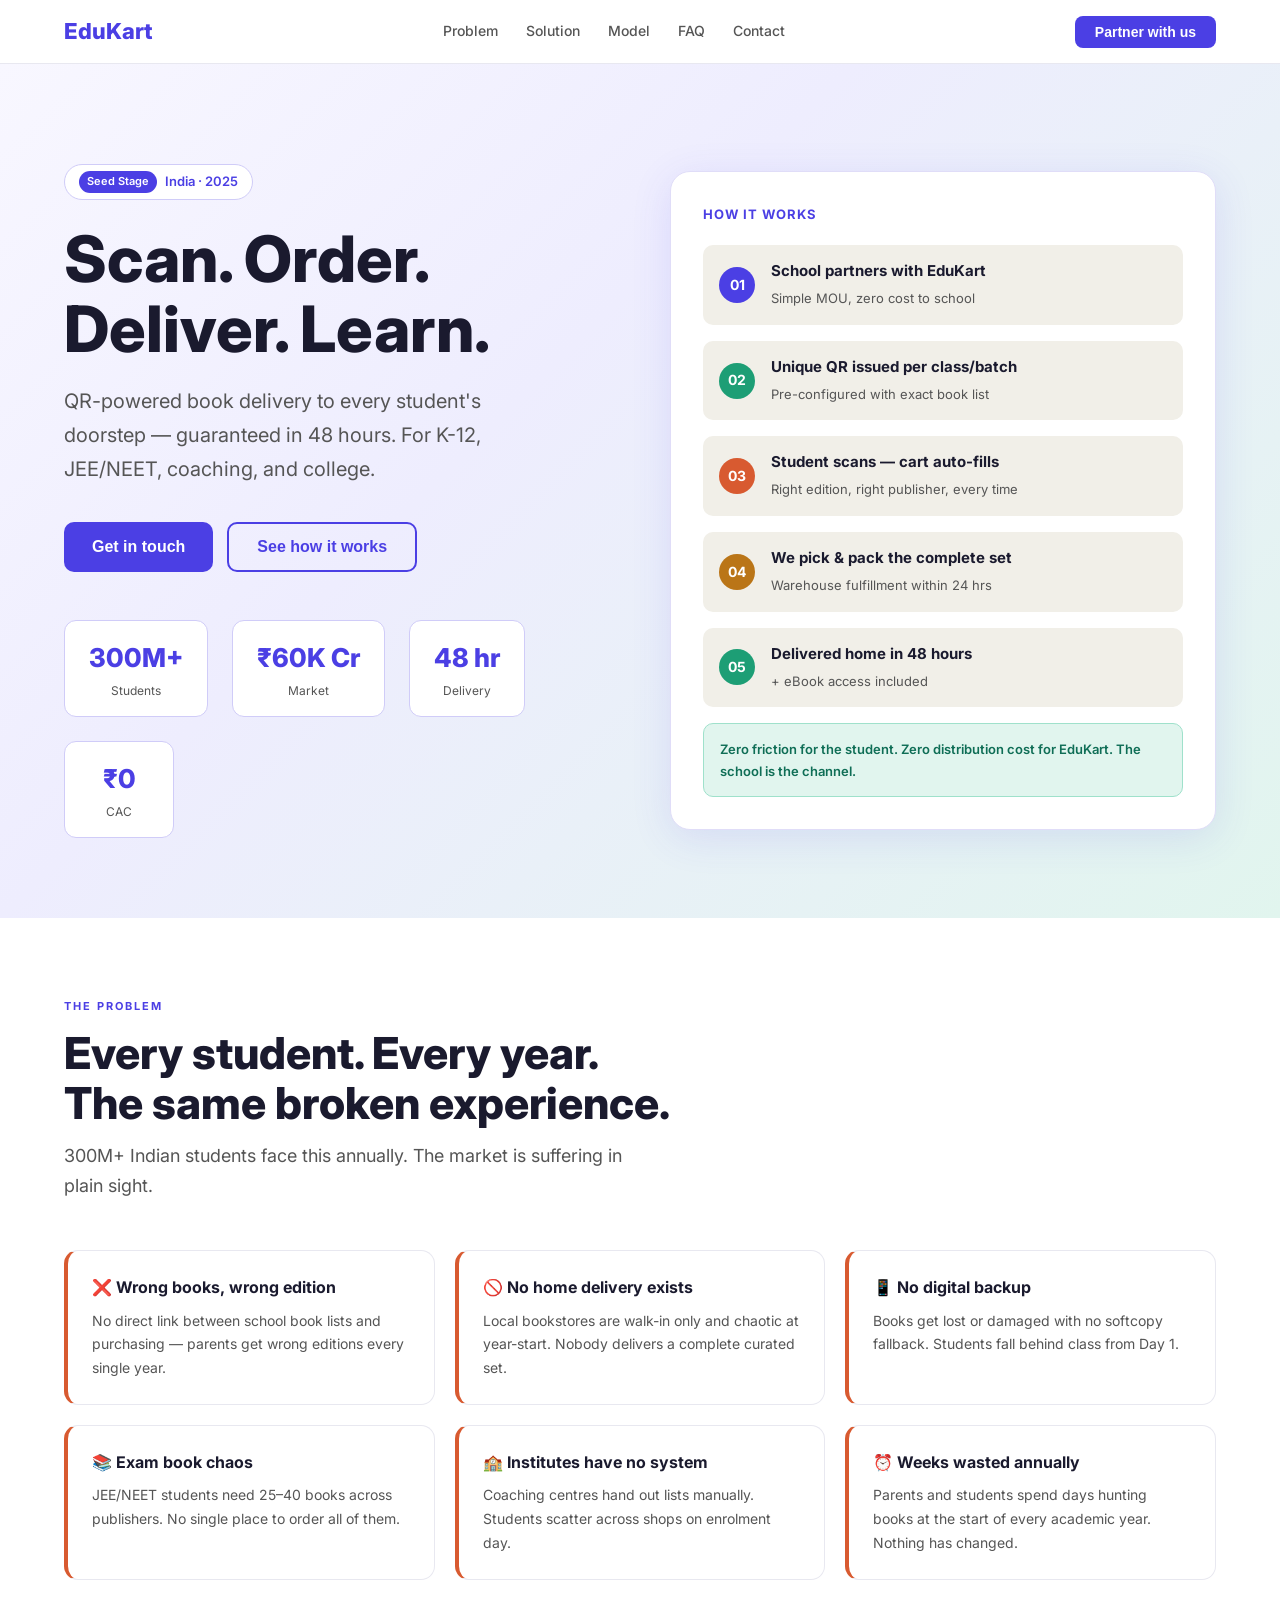
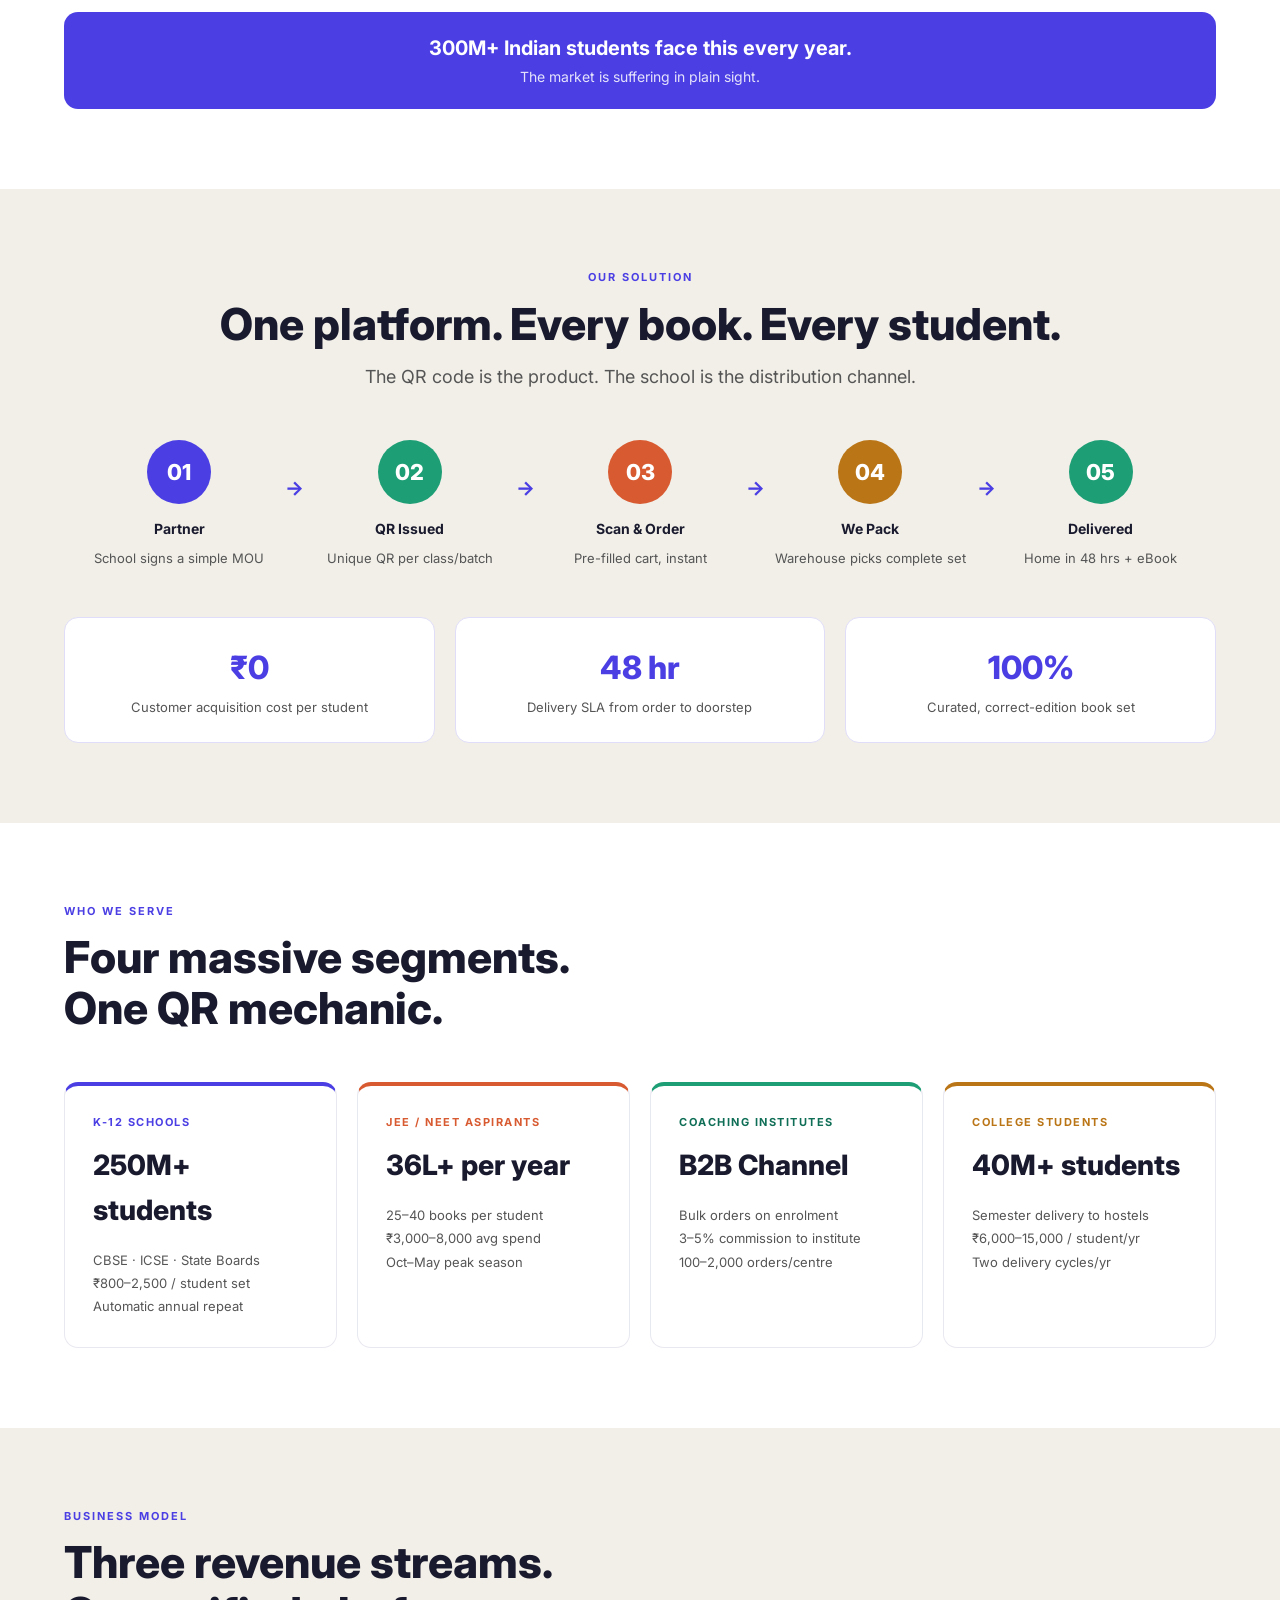
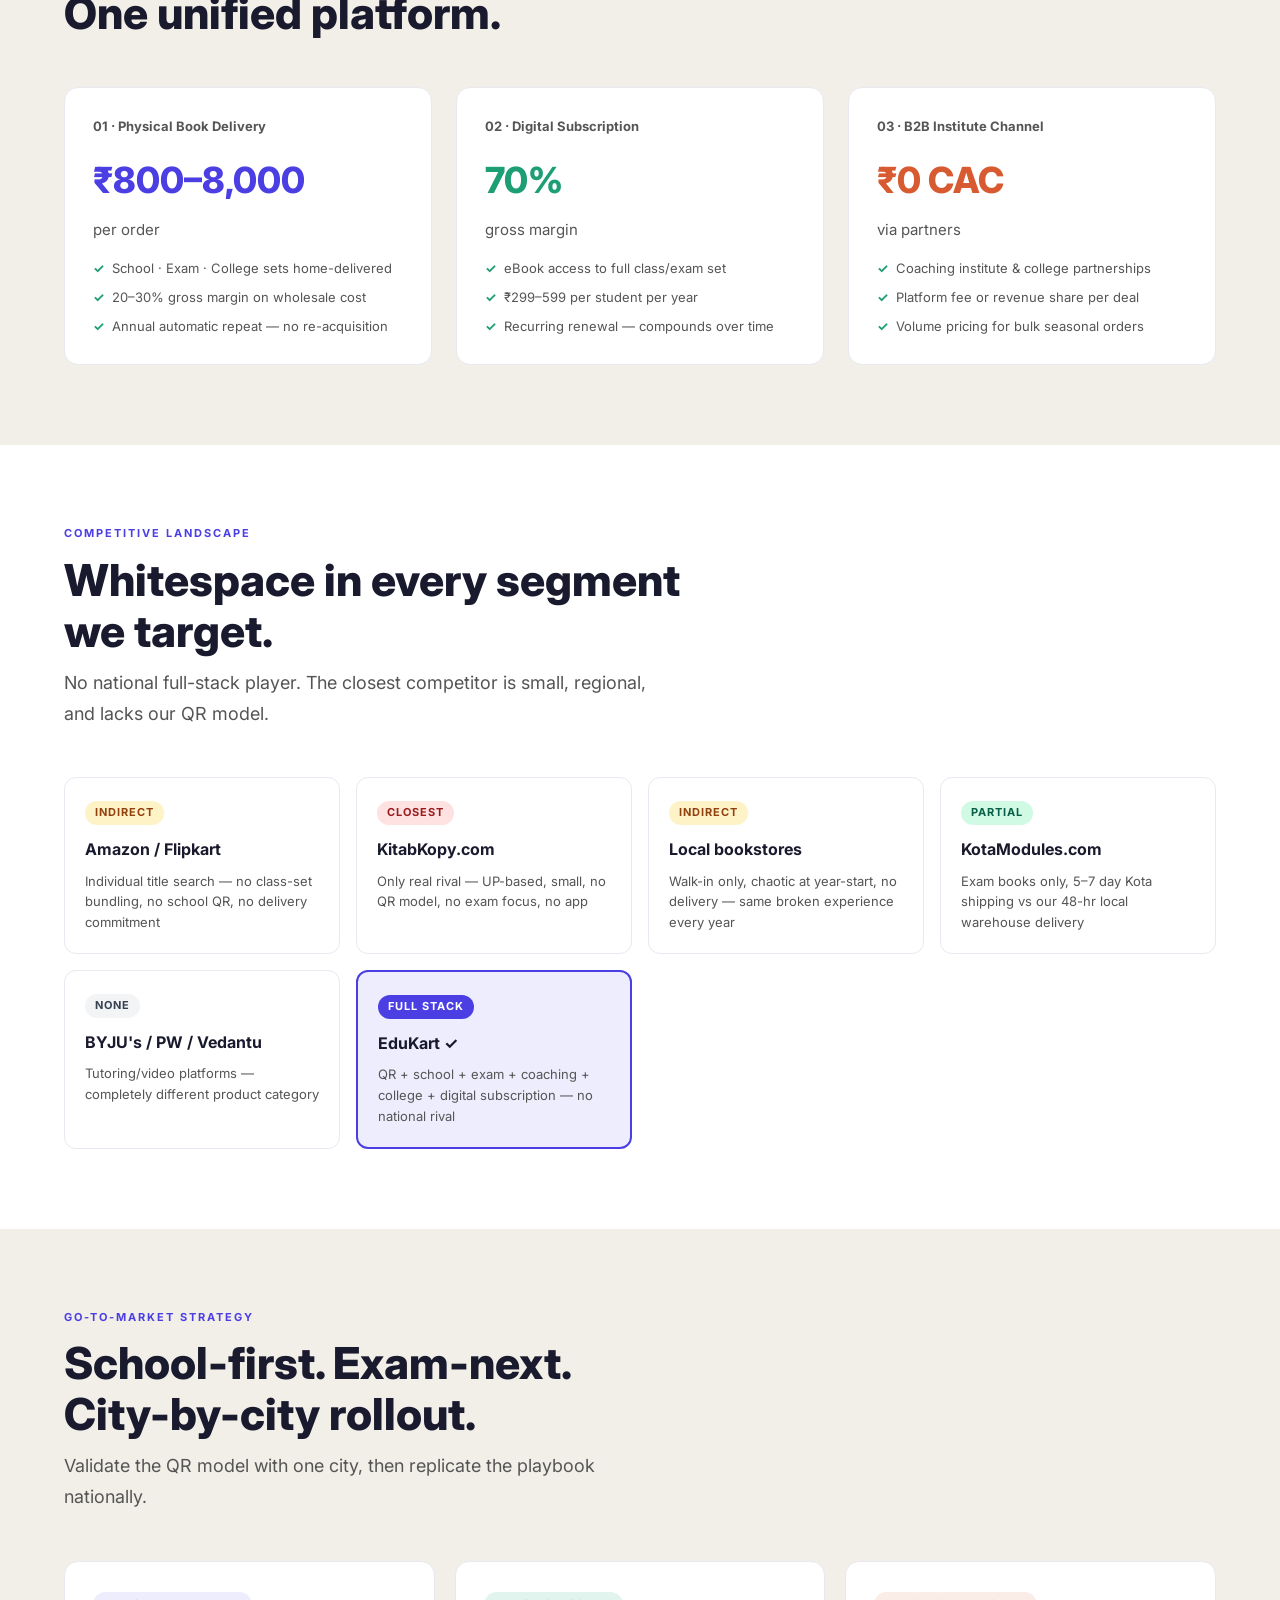
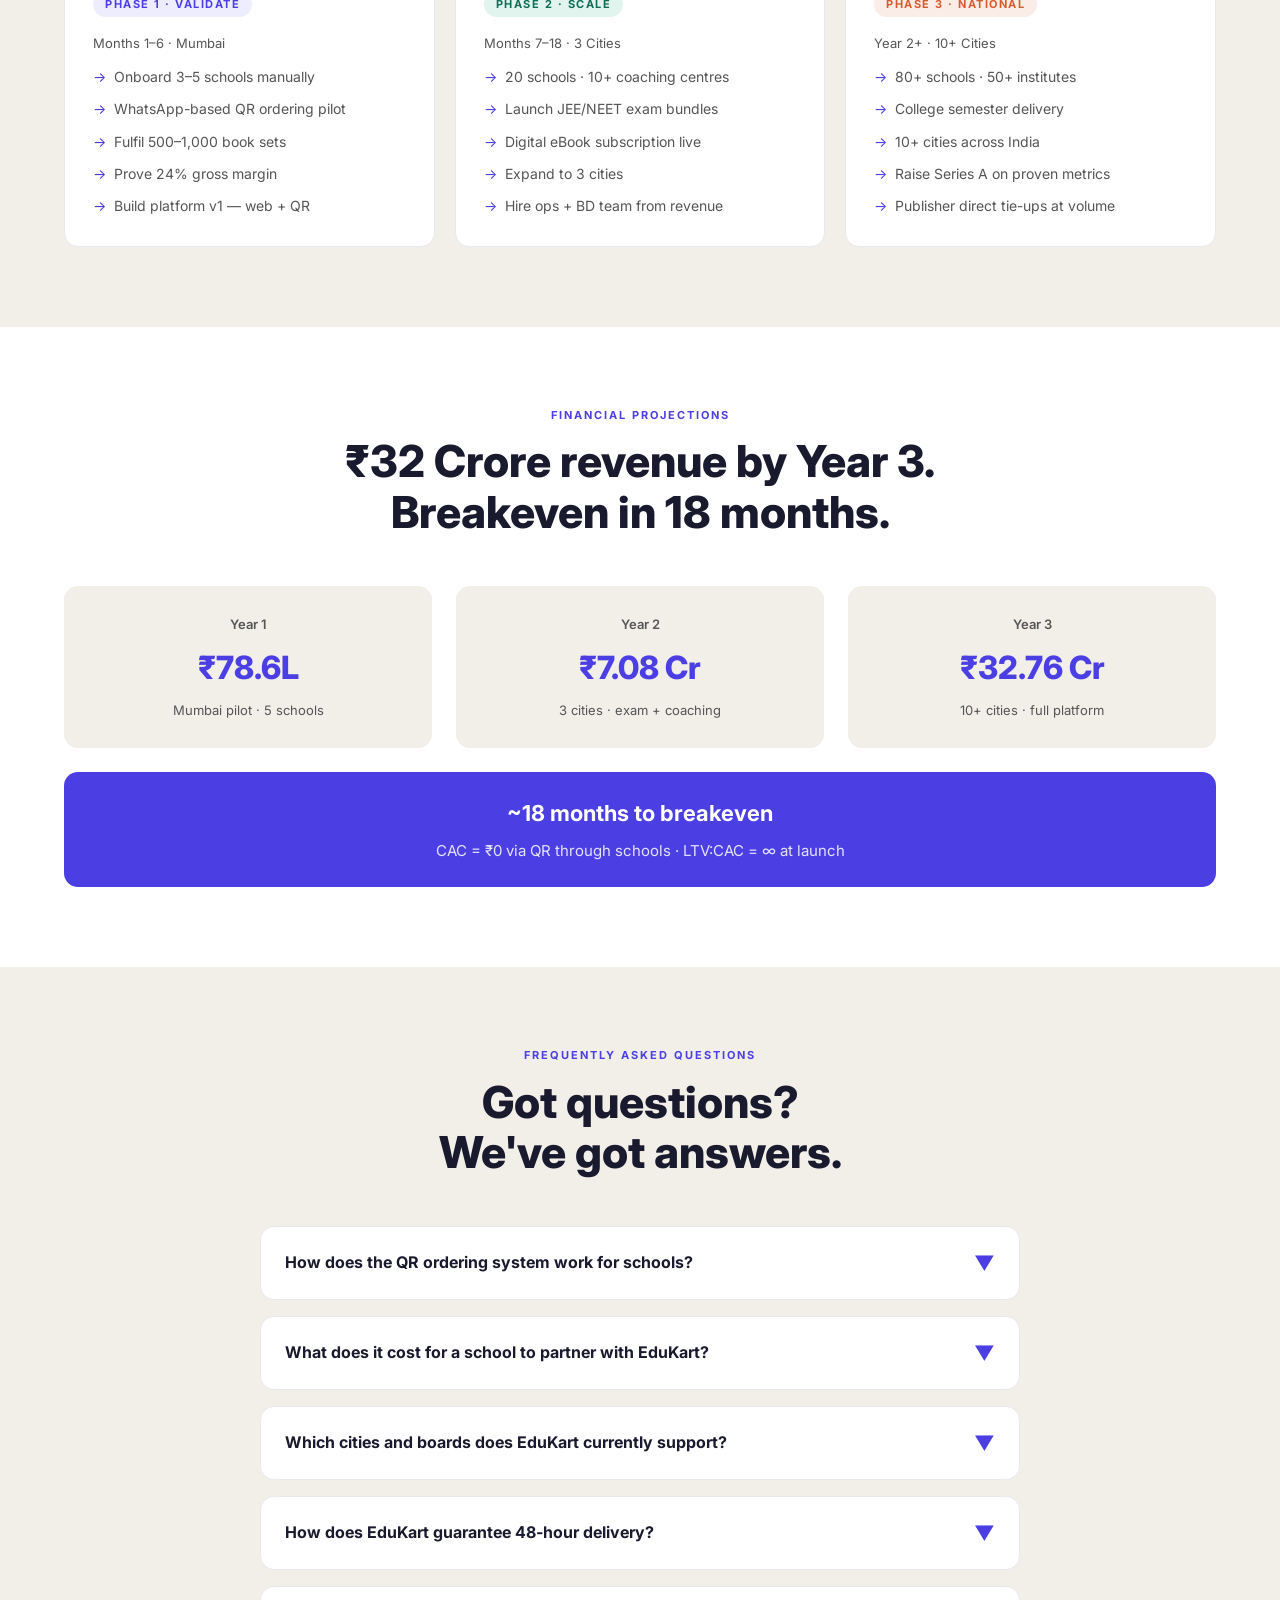
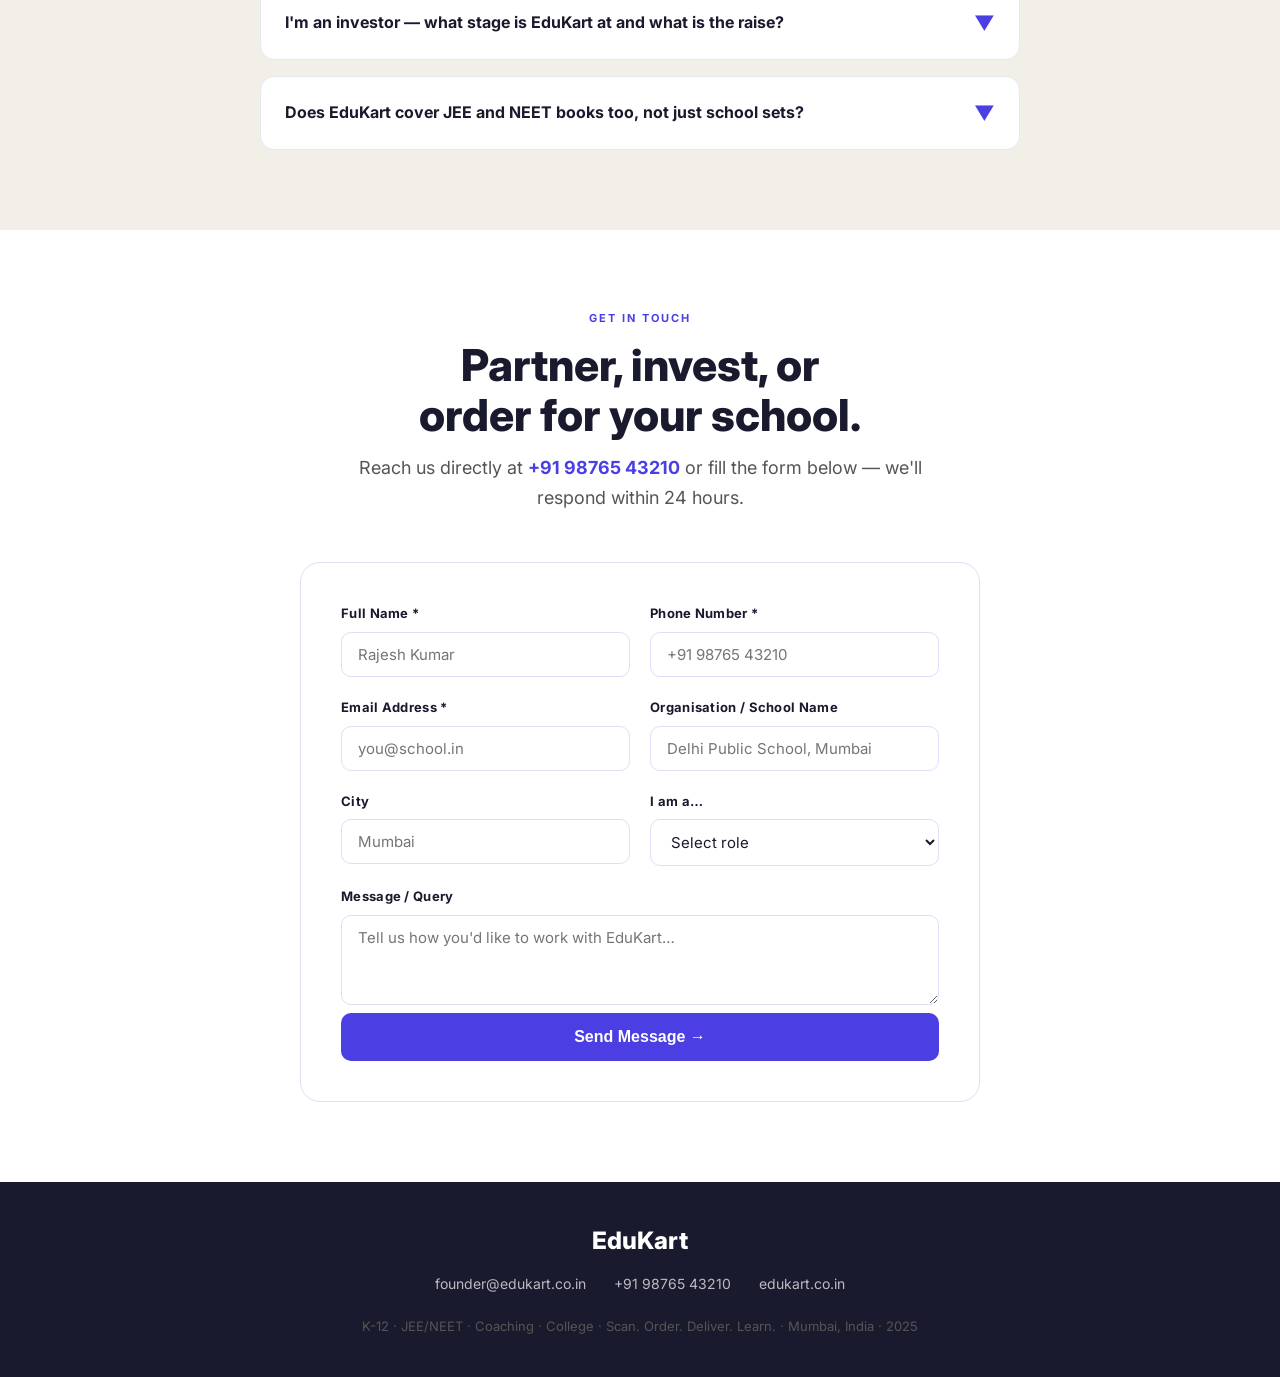
==== index.html @ 035c584d "Update index.html" ====
<!DOCTYPE html>
<html lang="en">
<head>
<meta charset="UTF-8">
<meta name="viewport" content="width=device-width, initial-scale=1.0">
<title>EduKart — India's Book Delivery & Education Platform</title>
<link href="https://fonts.googleapis.com/css2?family=Inter:wght@400;500;600;700;800&display=swap" rel="stylesheet">
<style>
*{margin:0;padding:0;box-sizing:border-box}
:root{
  --indigo:#4B3FE4;--indigo-dark:#3730b0;--indigo-light:#EEEDfe;
  --teal:#0F6E56;--teal-mid:#1D9E75;--teal-light:#E1F5EE;
  --coral:#D85A30;--coral-light:#FAECE7;
  --amber:#BA7517;--amber-light:#FAEEDA;
  --gray:#5F5E5A;--gray-light:#F1EFE8;
  --white:#fff;--text:#1a1a2e;--muted:#555;
}
body{font-family:'Inter',sans-serif;color:var(--text);background:#fff;line-height:1.6;overflow-x:hidden}
a{text-decoration:none;color:inherit}
nav{position:sticky;top:0;z-index:100;background:rgba(255,255,255,0.97);backdrop-filter:blur(8px);border-bottom:1px solid #e8e8f0;padding:0 5%;display:flex;align-items:center;justify-content:space-between;height:64px}
.nav-logo{font-size:22px;font-weight:800;color:var(--indigo)}
.nav-links{display:flex;gap:28px;font-size:14px;font-weight:500;color:var(--muted)}
.nav-links a:hover{color:var(--indigo)}
.nav-cta{background:var(--indigo);color:#fff;padding:8px 20px;border-radius:8px;font-size:14px;font-weight:600;cursor:pointer;border:none;transition:background 0.2s}
.nav-cta:hover{background:var(--indigo-dark)}
section{padding:80px 5%}
.section-label{font-size:11px;font-weight:700;letter-spacing:2px;text-transform:uppercase;color:var(--indigo);margin-bottom:12px}
h1{font-size:clamp(36px,5vw,64px);font-weight:800;line-height:1.1;color:var(--text)}
h2{font-size:clamp(28px,3.5vw,44px);font-weight:800;line-height:1.15;color:var(--text)}
h3{font-size:18px;font-weight:700;color:var(--text)}
p{color:var(--muted);font-size:16px;line-height:1.7}
.center{text-align:center}
.max-w{max-width:900px;margin:0 auto}
.subtitle{font-size:18px;color:var(--muted);margin-top:12px;max-width:600px}
.center .subtitle{margin:12px auto 0}

/* HERO */
#hero{background:linear-gradient(135deg,#f8f7ff 0%,#eeedfe 40%,#e1f5ee 100%);padding:100px 5% 80px;min-height:90vh;display:flex;align-items:center}
.hero-inner{max-width:1200px;margin:0 auto;display:grid;grid-template-columns:1fr 1fr;gap:60px;align-items:center}
.hero-tag{display:inline-flex;align-items:center;gap:8px;background:var(--white);border:1px solid #d0ccf8;border-radius:20px;padding:6px 14px;font-size:13px;font-weight:600;color:var(--indigo);margin-bottom:24px}
.hero-tag span{background:var(--indigo);color:#fff;border-radius:12px;padding:2px 8px;font-size:11px}
.hero-sub{font-size:20px;color:var(--muted);margin:20px 0 36px;max-width:480px}
.hero-btns{display:flex;gap:14px;flex-wrap:wrap}
.btn-primary{background:var(--indigo);color:#fff;padding:14px 28px;border-radius:10px;font-size:16px;font-weight:700;cursor:pointer;border:none;transition:all 0.2s;display:inline-block}
.btn-primary:hover{background:var(--indigo-dark);transform:translateY(-1px)}
.btn-outline{background:transparent;color:var(--indigo);padding:14px 28px;border-radius:10px;font-size:16px;font-weight:700;cursor:pointer;border:2px solid var(--indigo);transition:all 0.2s;display:inline-block}
.btn-outline:hover{background:var(--indigo-light)}
.stat-row{display:flex;gap:24px;margin-top:48px;flex-wrap:wrap}
.stat-box{background:var(--white);border:1px solid #d0ccf8;border-radius:12px;padding:16px 24px;text-align:center;min-width:110px}
.stat-num{font-size:26px;font-weight:800;color:var(--indigo)}
.stat-lbl{font-size:12px;color:var(--muted);margin-top:2px}
.hero-visual{background:var(--white);border-radius:20px;padding:32px;box-shadow:0 8px 40px rgba(75,63,228,0.12);border:1px solid #e0ddf8}
.hero-steps{display:flex;flex-direction:column;gap:16px}
.step-row{display:flex;align-items:center;gap:16px;padding:14px 16px;border-radius:10px;background:var(--gray-light)}
.step-num{width:36px;height:36px;border-radius:50%;background:var(--indigo);color:#fff;display:flex;align-items:center;justify-content:center;font-size:14px;font-weight:700;flex-shrink:0}
.step-text strong{display:block;font-size:15px;color:var(--text);margin-bottom:2px}
.step-text span{font-size:13px;color:var(--muted)}
.hero-badge{background:var(--teal-light);border:1px solid #9FE1CB;border-radius:10px;padding:14px 16px;margin-top:16px;display:flex;align-items:center;gap:10px}
.hero-badge p{font-size:13px;color:var(--teal);font-weight:600;margin:0}

/* PROBLEM */
.prob-grid{display:grid;grid-template-columns:repeat(auto-fit,minmax(280px,1fr));gap:20px;margin-top:48px}
.prob-card{border:1px solid #e8e8f0;border-radius:14px;padding:24px;border-left:4px solid var(--coral)}
.prob-card h3{font-size:16px;margin-bottom:8px;color:var(--text)}
.prob-card p{font-size:14px;color:var(--muted)}
.prob-stat{background:var(--indigo);color:#fff;text-align:center;padding:20px;border-radius:14px;margin-top:32px}
.prob-stat strong{font-size:20px;display:block}
.prob-stat span{font-size:14px;opacity:0.85}

/* SOLUTION */
.flow-steps{display:flex;gap:0;margin-top:48px;overflow-x:auto}
.flow-step{flex:1;min-width:160px;text-align:center;position:relative;padding:0 12px}
.flow-step:not(:last-child)::after{content:'→';position:absolute;right:-10px;top:32px;font-size:20px;color:var(--indigo);font-weight:700}
.flow-circle{width:64px;height:64px;border-radius:50%;background:var(--indigo);color:#fff;display:flex;align-items:center;justify-content:center;font-size:22px;font-weight:800;margin:0 auto 14px}
.flow-step h3{font-size:14px;font-weight:700;color:var(--text);margin-bottom:6px}
.flow-step p{font-size:13px;color:var(--muted)}
.solution-metrics{display:grid;grid-template-columns:repeat(3,1fr);gap:20px;margin-top:48px}
.sol-metric{background:var(--white);border-radius:14px;padding:24px;text-align:center;border:1px solid #e0ddf8}
.sol-num{font-size:32px;font-weight:800;color:var(--indigo);margin-bottom:4px}
.sol-lbl{font-size:13px;color:var(--muted)}

/* SEGMENTS */
.seg-grid{display:grid;grid-template-columns:repeat(auto-fit,minmax(240px,1fr));gap:20px;margin-top:48px}
.seg-card{border-radius:14px;padding:28px;border:1px solid #e8e8f0}
.seg-card.k12{border-top:4px solid var(--indigo)}
.seg-card.jee{border-top:4px solid var(--coral)}
.seg-card.coaching{border-top:4px solid var(--teal-mid)}
.seg-card.college{border-top:4px solid var(--amber)}
.seg-label{font-size:11px;font-weight:700;letter-spacing:1.5px;text-transform:uppercase;margin-bottom:12px}
.seg-label.k12{color:var(--indigo)}.seg-label.jee{color:var(--coral)}.seg-label.coaching{color:var(--teal)}.seg-label.college{color:var(--amber)}
.seg-big{font-size:28px;font-weight:800;color:var(--text);margin-bottom:16px}
.seg-detail{font-size:13px;color:var(--muted);line-height:1.8}

/* MODEL */
.model-grid{display:grid;grid-template-columns:repeat(auto-fit,minmax(280px,1fr));gap:24px;margin-top:48px}
.model-card{background:var(--white);border-radius:14px;padding:28px;border:1px solid #e8e8f0}
.model-num{font-size:13px;font-weight:700;color:var(--muted);margin-bottom:16px}
.model-val{font-size:36px;font-weight:800;margin-bottom:8px}
.model-val.indigo{color:var(--indigo)}.model-val.teal{color:var(--teal-mid)}.model-val.coral{color:var(--coral)}
.model-desc{font-size:14px;color:var(--muted);margin-bottom:16px}
.model-points{list-style:none;display:flex;flex-direction:column;gap:8px}
.model-points li{font-size:13px;color:var(--muted);display:flex;align-items:flex-start;gap:8px}
.model-points li::before{content:'✓';color:var(--teal-mid);font-weight:700;flex-shrink:0}

/* COMPETITIVE */
.comp-grid{display:grid;grid-template-columns:repeat(auto-fit,minmax(240px,1fr));gap:16px;margin-top:48px}
.comp-card{border-radius:12px;padding:20px;border:1px solid #e8e8f0}
.comp-badge{display:inline-block;font-size:11px;font-weight:700;letter-spacing:1px;text-transform:uppercase;padding:3px 10px;border-radius:20px;margin-bottom:12px}
.badge-indirect{background:#FEF3C7;color:#92400E}.badge-closest{background:#FEE2E2;color:#991B1B}
.badge-partial{background:#D1FAE5;color:#065F46}.badge-none{background:#F3F4F6;color:#374151}
.badge-us{background:var(--indigo);color:#fff}
.comp-name{font-size:16px;font-weight:700;color:var(--text);margin-bottom:8px}
.comp-desc{font-size:13px;color:var(--muted)}
.comp-card.us{border:2px solid var(--indigo);background:var(--indigo-light)}

/* GTM */
.phases{display:grid;grid-template-columns:repeat(3,1fr);gap:20px;margin-top:48px}
.phase-card{border-radius:14px;padding:28px;background:var(--white);border:1px solid #e8e8f0}
.phase-tag{display:inline-block;font-size:11px;font-weight:700;letter-spacing:1.5px;text-transform:uppercase;padding:4px 12px;border-radius:20px;margin-bottom:16px}
.phase-tag.p1{background:var(--indigo-light);color:var(--indigo)}.phase-tag.p2{background:var(--teal-light);color:var(--teal)}.phase-tag.p3{background:var(--coral-light);color:var(--coral)}
.phase-period{font-size:13px;color:var(--muted);margin-bottom:12px}
.phase-items{list-style:none;display:flex;flex-direction:column;gap:10px}
.phase-items li{font-size:14px;color:var(--muted);display:flex;gap:8px}
.phase-items li::before{content:'→';color:var(--indigo);flex-shrink:0}

/* FINANCIALS */
.fin-grid{display:grid;grid-template-columns:repeat(3,1fr);gap:24px;margin-top:48px}
.fin-card{text-align:center;background:var(--gray-light);border-radius:14px;padding:28px}
.fin-year{font-size:13px;color:var(--muted);margin-bottom:8px;font-weight:600}
.fin-rev{font-size:32px;font-weight:800;color:var(--indigo);margin-bottom:6px}
.fin-note{font-size:13px;color:var(--muted)}
.fin-highlight{background:var(--indigo);color:#fff;border-radius:14px;padding:24px;text-align:center;margin-top:24px}
.fin-highlight strong{font-size:22px;display:block;margin-bottom:6px}
.fin-highlight span{font-size:15px;opacity:0.85}

/* Q&A */
#qa{background:var(--gray-light)}
.qa-list{max-width:760px;margin:48px auto 0;display:flex;flex-direction:column;gap:16px}
.qa-item{background:var(--white);border-radius:14px;border:1px solid #e8e8f0;overflow:hidden}
.qa-q{padding:20px 24px;font-size:16px;font-weight:700;color:var(--text);cursor:pointer;display:flex;justify-content:space-between;align-items:center;user-select:none}
.qa-q:hover{background:var(--indigo-light)}
.qa-arrow{font-size:20px;color:var(--indigo);transition:transform 0.3s;flex-shrink:0;margin-left:12px}
.qa-a{max-height:0;overflow:hidden;transition:max-height 0.4s ease,padding 0.3s}
.qa-a-inner{padding:0 24px 20px;font-size:15px;color:var(--muted);line-height:1.8}
.qa-item.open .qa-arrow{transform:rotate(180deg)}
.qa-item.open .qa-a{max-height:300px}

/* CONTACT FORM */
#contact{background:#fff}
.form-wrap{max-width:680px;margin:48px auto 0;background:var(--white);border-radius:20px;border:1px solid #e0ddf8;padding:40px}
.form-grid{display:grid;grid-template-columns:1fr 1fr;gap:20px}
.form-group{display:flex;flex-direction:column;gap:8px}
.form-group.full{grid-column:1/-1}
.form-group label{font-size:13px;font-weight:700;color:var(--text);letter-spacing:0.3px}
.form-group input,.form-group select,.form-group textarea{padding:12px 16px;border-radius:10px;border:1.5px solid #e0ddf8;font-size:15px;font-family:'Inter',sans-serif;color:var(--text);outline:none;transition:border 0.2s;background:#fff}
.form-group input:focus,.form-group select:focus,.form-group textarea:focus{border-color:var(--indigo)}
.form-group textarea{resize:vertical;min-height:90px}
.form-submit{background:var(--indigo);color:#fff;border:none;border-radius:10px;padding:15px 32px;font-size:16px;font-weight:700;cursor:pointer;transition:all 0.2s;margin-top:8px;width:100%}
.form-submit:hover{background:var(--indigo-dark);transform:translateY(-1px)}
.form-submit:disabled{opacity:0.6;cursor:not-allowed;transform:none}
.form-msg{margin-top:16px;padding:14px 18px;border-radius:10px;font-size:14px;font-weight:600;display:none}
.form-msg.success{background:var(--teal-light);color:var(--teal);border:1px solid #9FE1CB;display:block}
.form-msg.error{background:var(--coral-light);color:var(--coral);border:1px solid #F0997B;display:block}
.script-note{background:var(--amber-light);border:1px solid #FAC775;border-radius:12px;padding:20px 24px;margin-bottom:28px;font-size:14px;color:#633806}
.script-note strong{display:block;margin-bottom:6px;font-size:15px}
.script-note code{background:rgba(0,0,0,0.07);padding:2px 6px;border-radius:4px;font-family:monospace;font-size:13px}

footer{background:var(--text);color:rgba(255,255,255,0.7);padding:40px 5%;text-align:center}
.footer-logo{font-size:24px;font-weight:800;color:#fff;margin-bottom:12px}
.footer-links{display:flex;justify-content:center;gap:28px;font-size:14px;margin-bottom:20px;flex-wrap:wrap}
.footer-links a{color:rgba(255,255,255,0.7)}.footer-links a:hover{color:#fff}
.footer-copy{font-size:13px}

@media(max-width:768px){
  .hero-inner{grid-template-columns:1fr}.hero-visual{display:none}
  .phases{grid-template-columns:1fr}.fin-grid{grid-template-columns:1fr}
  .solution-metrics{grid-template-columns:1fr}.form-grid{grid-template-columns:1fr}
  nav .nav-links{display:none}
  .flow-steps{flex-direction:column;align-items:stretch}
  .flow-step::after{display:none}
}
</style>
</head>
<body>

<nav>
  <div class="nav-logo">EduKart</div>
  <div class="nav-links">
    <a href="#problem">Problem</a>
    <a href="#solution">Solution</a>
    <a href="#model">Model</a>
    <a href="#qa">FAQ</a>
    <a href="#contact">Contact</a>
  </div>
  <button class="nav-cta" onclick="document.getElementById('contact').scrollIntoView({behavior:'smooth'})">Partner with us</button>
</nav>

<!-- HERO -->
<section id="hero">
  <div class="hero-inner">
    <div>
      <div class="hero-tag"><span>Seed Stage</span> India · 2025</div>
      <h1>Scan. Order.<br>Deliver. Learn.</h1>
      <p class="hero-sub">QR-powered book delivery to every student's doorstep — guaranteed in 48 hours. For K-12, JEE/NEET, coaching, and college.</p>
      <div class="hero-btns">
        <button class="btn-primary" onclick="document.getElementById('contact').scrollIntoView({behavior:'smooth'})">Get in touch</button>
        <button class="btn-outline" onclick="document.getElementById('solution').scrollIntoView({behavior:'smooth'})">See how it works</button>
      </div>
      <div class="stat-row">
        <div class="stat-box"><div class="stat-num">300M+</div><div class="stat-lbl">Students</div></div>
        <div class="stat-box"><div class="stat-num">₹60K Cr</div><div class="stat-lbl">Market</div></div>
        <div class="stat-box"><div class="stat-num">48 hr</div><div class="stat-lbl">Delivery</div></div>
        <div class="stat-box"><div class="stat-num">₹0</div><div class="stat-lbl">CAC</div></div>
      </div>
    </div>
    <div class="hero-visual">
      <div style="font-size:13px;font-weight:700;color:var(--indigo);margin-bottom:20px;text-transform:uppercase;letter-spacing:1px">How it works</div>
      <div class="hero-steps">
        <div class="step-row"><div class="step-num">01</div><div class="step-text"><strong>School partners with EduKart</strong><span>Simple MOU, zero cost to school</span></div></div>
        <div class="step-row"><div class="step-num" style="background:var(--teal-mid)">02</div><div class="step-text"><strong>Unique QR issued per class/batch</strong><span>Pre-configured with exact book list</span></div></div>
        <div class="step-row"><div class="step-num" style="background:var(--coral)">03</div><div class="step-text"><strong>Student scans — cart auto-fills</strong><span>Right edition, right publisher, every time</span></div></div>
        <div class="step-row"><div class="step-num" style="background:var(--amber)">04</div><div class="step-text"><strong>We pick & pack the complete set</strong><span>Warehouse fulfillment within 24 hrs</span></div></div>
        <div class="step-row"><div class="step-num" style="background:#1D9E75">05</div><div class="step-text"><strong>Delivered home in 48 hours</strong><span>+ eBook access included</span></div></div>
      </div>
      <div class="hero-badge"><p>Zero friction for the student. Zero distribution cost for EduKart. The school is the channel.</p></div>
    </div>
  </div>
</section>

<!-- PROBLEM -->
<section id="problem" style="background:#fff">
  <div class="section-label">The Problem</div>
  <h2>Every student. Every year.<br>The same broken experience.</h2>
  <p class="subtitle">300M+ Indian students face this annually. The market is suffering in plain sight.</p>
  <div class="prob-grid">
    <div class="prob-card"><h3>❌ Wrong books, wrong edition</h3><p>No direct link between school book lists and purchasing — parents get wrong editions every single year.</p></div>
    <div class="prob-card"><h3>🚫 No home delivery exists</h3><p>Local bookstores are walk-in only and chaotic at year-start. Nobody delivers a complete curated set.</p></div>
    <div class="prob-card"><h3>📱 No digital backup</h3><p>Books get lost or damaged with no softcopy fallback. Students fall behind class from Day 1.</p></div>
    <div class="prob-card"><h3>📚 Exam book chaos</h3><p>JEE/NEET students need 25–40 books across publishers. No single place to order all of them.</p></div>
    <div class="prob-card"><h3>🏫 Institutes have no system</h3><p>Coaching centres hand out lists manually. Students scatter across shops on enrolment day.</p></div>
    <div class="prob-card"><h3>⏰ Weeks wasted annually</h3><p>Parents and students spend days hunting books at the start of every academic year. Nothing has changed.</p></div>
  </div>
  <div class="prob-stat"><strong>300M+ Indian students face this every year.</strong><span>The market is suffering in plain sight.</span></div>
</section>

<!-- SOLUTION -->
<section id="solution" style="background:var(--gray-light)">
  <div class="center max-w">
    <div class="section-label">Our Solution</div>
    <h2>One platform. Every book. Every student.</h2>
    <p class="subtitle">The QR code is the product. The school is the distribution channel.</p>
  </div>
  <div class="flow-steps">
    <div class="flow-step"><div class="flow-circle">01</div><h3>Partner</h3><p>School signs a simple MOU</p></div>
    <div class="flow-step"><div class="flow-circle" style="background:var(--teal-mid)">02</div><h3>QR Issued</h3><p>Unique QR per class/batch</p></div>
    <div class="flow-step"><div class="flow-circle" style="background:var(--coral)">03</div><h3>Scan & Order</h3><p>Pre-filled cart, instant</p></div>
    <div class="flow-step"><div class="flow-circle" style="background:var(--amber)">04</div><h3>We Pack</h3><p>Warehouse picks complete set</p></div>
    <div class="flow-step"><div class="flow-circle" style="background:#1D9E75">05</div><h3>Delivered</h3><p>Home in 48 hrs + eBook</p></div>
  </div>
  <div class="solution-metrics">
    <div class="sol-metric"><div class="sol-num">₹0</div><div class="sol-lbl">Customer acquisition cost per student</div></div>
    <div class="sol-metric"><div class="sol-num">48 hr</div><div class="sol-lbl">Delivery SLA from order to doorstep</div></div>
    <div class="sol-metric"><div class="sol-num">100%</div><div class="sol-lbl">Curated, correct-edition book set</div></div>
  </div>
</section>

<!-- SEGMENTS -->
<section id="segments" style="background:#fff">
  <div class="section-label">Who We Serve</div>
  <h2>Four massive segments.<br>One QR mechanic.</h2>
  <div class="seg-grid">
    <div class="seg-card k12"><div class="seg-label k12">K-12 Schools</div><div class="seg-big">250M+ students</div><div class="seg-detail">CBSE · ICSE · State Boards<br>₹800–2,500 / student set<br>Automatic annual repeat</div></div>
    <div class="seg-card jee"><div class="seg-label jee">JEE / NEET Aspirants</div><div class="seg-big">36L+ per year</div><div class="seg-detail">25–40 books per student<br>₹3,000–8,000 avg spend<br>Oct–May peak season</div></div>
    <div class="seg-card coaching"><div class="seg-label coaching">Coaching Institutes</div><div class="seg-big">B2B Channel</div><div class="seg-detail">Bulk orders on enrolment<br>3–5% commission to institute<br>100–2,000 orders/centre</div></div>
    <div class="seg-card college"><div class="seg-label college">College Students</div><div class="seg-big">40M+ students</div><div class="seg-detail">Semester delivery to hostels<br>₹6,000–15,000 / student/yr<br>Two delivery cycles/yr</div></div>
  </div>
</section>

<!-- BUSINESS MODEL -->
<section id="model" style="background:var(--gray-light)">
  <div class="section-label">Business Model</div>
  <h2>Three revenue streams.<br>One unified platform.</h2>
  <div class="model-grid">
    <div class="model-card">
      <div class="model-num">01 · Physical Book Delivery</div>
      <div class="model-val indigo">₹800–8,000</div>
      <div style="font-size:15px;color:var(--muted);margin-bottom:16px">per order</div>
      <ul class="model-points"><li>School · Exam · College sets home-delivered</li><li>20–30% gross margin on wholesale cost</li><li>Annual automatic repeat — no re-acquisition</li></ul>
    </div>
    <div class="model-card">
      <div class="model-num">02 · Digital Subscription</div>
      <div class="model-val teal">70%</div>
      <div style="font-size:15px;color:var(--muted);margin-bottom:16px">gross margin</div>
      <ul class="model-points"><li>eBook access to full class/exam set</li><li>₹299–599 per student per year</li><li>Recurring renewal — compounds over time</li></ul>
    </div>
    <div class="model-card">
      <div class="model-num">03 · B2B Institute Channel</div>
      <div class="model-val coral">₹0 CAC</div>
      <div style="font-size:15px;color:var(--muted);margin-bottom:16px">via partners</div>
      <ul class="model-points"><li>Coaching institute & college partnerships</li><li>Platform fee or revenue share per deal</li><li>Volume pricing for bulk seasonal orders</li></ul>
    </div>
  </div>
</section>

<!-- COMPETITIVE -->
<section id="competitive" style="background:#fff">
  <div class="section-label">Competitive Landscape</div>
  <h2>Whitespace in every segment<br>we target.</h2>
  <p class="subtitle">No national full-stack player. The closest competitor is small, regional, and lacks our QR model.</p>
  <div class="comp-grid">
    <div class="comp-card"><span class="comp-badge badge-indirect">Indirect</span><div class="comp-name">Amazon / Flipkart</div><div class="comp-desc">Individual title search — no class-set bundling, no school QR, no delivery commitment</div></div>
    <div class="comp-card"><span class="comp-badge badge-closest">Closest</span><div class="comp-name">KitabKopy.com</div><div class="comp-desc">Only real rival — UP-based, small, no QR model, no exam focus, no app</div></div>
    <div class="comp-card"><span class="comp-badge badge-indirect">Indirect</span><div class="comp-name">Local bookstores</div><div class="comp-desc">Walk-in only, chaotic at year-start, no delivery — same broken experience every year</div></div>
    <div class="comp-card"><span class="comp-badge badge-partial">Partial</span><div class="comp-name">KotaModules.com</div><div class="comp-desc">Exam books only, 5–7 day Kota shipping vs our 48-hr local warehouse delivery</div></div>
    <div class="comp-card"><span class="comp-badge badge-none">None</span><div class="comp-name">BYJU's / PW / Vedantu</div><div class="comp-desc">Tutoring/video platforms — completely different product category</div></div>
    <div class="comp-card us"><span class="comp-badge badge-us">Full Stack</span><div class="comp-name">EduKart ✓</div><div class="comp-desc">QR + school + exam + coaching + college + digital subscription — no national rival</div></div>
  </div>
</section>

<!-- GTM -->
<section id="gtm" style="background:var(--gray-light)">
  <div class="section-label">Go-to-Market Strategy</div>
  <h2>School-first. Exam-next.<br>City-by-city rollout.</h2>
  <p class="subtitle">Validate the QR model with one city, then replicate the playbook nationally.</p>
  <div class="phases">
    <div class="phase-card"><span class="phase-tag p1">Phase 1 · Validate</span><div class="phase-period">Months 1–6 · Mumbai</div><ul class="phase-items"><li>Onboard 3–5 schools manually</li><li>WhatsApp-based QR ordering pilot</li><li>Fulfil 500–1,000 book sets</li><li>Prove 24% gross margin</li><li>Build platform v1 — web + QR</li></ul></div>
    <div class="phase-card"><span class="phase-tag p2">Phase 2 · Scale</span><div class="phase-period">Months 7–18 · 3 Cities</div><ul class="phase-items"><li>20 schools · 10+ coaching centres</li><li>Launch JEE/NEET exam bundles</li><li>Digital eBook subscription live</li><li>Expand to 3 cities</li><li>Hire ops + BD team from revenue</li></ul></div>
    <div class="phase-card"><span class="phase-tag p3">Phase 3 · National</span><div class="phase-period">Year 2+ · 10+ Cities</div><ul class="phase-items"><li>80+ schools · 50+ institutes</li><li>College semester delivery</li><li>10+ cities across India</li><li>Raise Series A on proven metrics</li><li>Publisher direct tie-ups at volume</li></ul></div>
  </div>
</section>

<!-- FINANCIALS -->
<section id="financials" style="background:#fff">
  <div class="center max-w">
    <div class="section-label">Financial Projections</div>
    <h2>₹32 Crore revenue by Year 3.<br>Breakeven in 18 months.</h2>
  </div>
  <div class="fin-grid">
    <div class="fin-card"><div class="fin-year">Year 1</div><div class="fin-rev">₹78.6L</div><div class="fin-note">Mumbai pilot · 5 schools</div></div>
    <div class="fin-card"><div class="fin-year">Year 2</div><div class="fin-rev">₹7.08 Cr</div><div class="fin-note">3 cities · exam + coaching</div></div>
    <div class="fin-card"><div class="fin-year">Year 3</div><div class="fin-rev">₹32.76 Cr</div><div class="fin-note">10+ cities · full platform</div></div>
  </div>
  <div class="fin-highlight"><strong>~18 months to breakeven</strong><span>CAC = ₹0 via QR through schools · LTV:CAC = ∞ at launch</span></div>
</section>

<!-- Q&A -->
<section id="qa" style="background:var(--gray-light)">
  <div class="center max-w">
    <div class="section-label">Frequently Asked Questions</div>
    <h2>Got questions?<br>We've got answers.</h2>
  </div>
  <div class="qa-list">
    <div class="qa-item">
      <div class="qa-q" onclick="toggleQA(this)">How does the QR ordering system work for schools? <span class="qa-arrow">▼</span></div>
      <div class="qa-a"><div class="qa-a-inner">Once a school signs a simple MOU with EduKart, we generate a unique QR code for each class or batch. This QR code is pre-loaded with the exact book list for that class — right edition, right publisher. When a parent or student scans it, their cart auto-fills instantly. No searching, no wrong editions. They simply review and pay. We handle the rest — packing and delivering the complete set to their doorstep within 48 hours.</div></div>
    </div>
    <div class="qa-item">
      <div class="qa-q" onclick="toggleQA(this)">What does it cost for a school to partner with EduKart? <span class="qa-arrow">▼</span></div>
      <div class="qa-a"><div class="qa-a-inner">Absolutely nothing. The QR service is completely free for schools. There is no setup fee, no annual cost, and no risk to the institution. EduKart earns its margin from the book orders — schools simply provide us access to their booklist and help distribute the QR code. It's a zero-friction, zero-cost partnership from the school's side, making adoption effortless.</div></div>
    </div>
    <div class="qa-item">
      <div class="qa-q" onclick="toggleQA(this)">Which cities and boards does EduKart currently support? <span class="qa-arrow">▼</span></div>
      <div class="qa-a"><div class="qa-a-inner">EduKart is launching first in Mumbai, covering CBSE, ICSE, and Maharashtra State Board schools. In Phase 2 (months 7–18), we expand to 3 cities and add JEE/NEET exam bundles. By Year 2, we target 10+ cities nationally. If your school is in our launch city, reach out now — early partners get priority onboarding and dedicated support throughout the first academic cycle.</div></div>
    </div>
    <div class="qa-item">
      <div class="qa-q" onclick="toggleQA(this)">How does EduKart guarantee 48-hour delivery? <span class="qa-arrow">▼</span></div>
      <div class="qa-a"><div class="qa-a-inner">Since school book lists are fixed and published well in advance, EduKart pre-stocks inventory at a local warehouse before the academic season begins. Unlike generic e-commerce, we know exactly which books each school needs before a single order is placed. This predictable demand allows us to pre-buy, pre-pack, and dispatch within 24 hours of an order — delivering to doorsteps within 48 hours via trusted 3PL partners like Shiprocket and Delhivery.</div></div>
    </div>
    <div class="qa-item">
      <div class="qa-q" onclick="toggleQA(this)">I'm an investor — what stage is EduKart at and what is the raise? <span class="qa-arrow">▼</span></div>
      <div class="qa-a"><div class="qa-a-inner">EduKart is at the idea stage and raising ₹1.2 Crore in seed funding. The funds will be deployed toward warehouse setup and initial stock (35%), technology build — platform, QR system and app (25%), team hires — CTO, BD, and Ops (20%), marketing and school acquisition (15%), and legal/compliance (5%). We are seeking a founder-believer investor. The target is Series A-ready metrics by Month 18. Please fill out the contact form below or call +91 98765 43210.</div></div>
    </div>
    <div class="qa-item">
      <div class="qa-q" onclick="toggleQA(this)">Does EduKart cover JEE and NEET books too, not just school sets? <span class="qa-arrow">▼</span></div>
      <div class="qa-a"><div class="qa-a-inner">Yes. JEE/NEET aspirants typically need 25–40 books across multiple publishers — an average spend of ₹3,000–8,000. EduKart will offer curated exam book bundles for each target exam, partnering with coaching institutes via our B2B channel. Coaching centres share our QR with students on enrolment day, triggering bulk orders with zero effort on the centre's side. EduKart pays the institute a 3–5% referral commission per order fulfilled.</div></div>
    </div>
  </div>
</section>

<!-- CONTACT FORM -->
<section id="contact" style="background:#fff">
  <div class="center max-w">
    <div class="section-label">Get in Touch</div>
    <h2>Partner, invest, or<br>order for your school.</h2>
    <p class="subtitle">Reach us directly at <strong style="color:var(--indigo)">+91 98765 43210</strong> or fill the form below — we'll respond within 24 hours.</p>
  </div>
  <div class="form-wrap">

    <div class="form-grid">
      <div class="form-group">
        <label>Full Name *</label>
        <input type="text" id="f-name" placeholder="Rajesh Kumar" required>
      </div>
      <div class="form-group">
        <label>Phone Number *</label>
        <input type="tel" id="f-phone" placeholder="+91 98765 43210" required>
      </div>
      <div class="form-group">
        <label>Email Address *</label>
        <input type="email" id="f-email" placeholder="you@school.in" required>
      </div>
      <div class="form-group">
        <label>Organisation / School Name</label>
        <input type="text" id="f-org" placeholder="Delhi Public School, Mumbai">
      </div>
      <div class="form-group">
        <label>City</label>
        <input type="text" id="f-city" placeholder="Mumbai">
      </div>
      <div class="form-group">
        <label>I am a…</label>
        <select id="f-type">
          <option value="">Select role</option>
          <option>School Principal / Admin</option>
          <option>Coaching Institute Owner</option>
          <option>Parent / Student</option>
          <option>Investor</option>
          <option>Publisher / Distributor</option>
          <option>Other</option>
        </select>
      </div>
      <div class="form-group full">
        <label>Message / Query</label>
        <textarea id="f-msg" placeholder="Tell us how you'd like to work with EduKart…"></textarea>
      </div>
    </div>
    <button class="form-submit" id="submit-btn" onclick="submitForm()">Send Message →</button>
    <div class="form-msg" id="form-msg"></div>
  </div>
</section>

<footer>
  <div class="footer-logo">EduKart</div>
  <div class="footer-links">
    <a href="mailto:founder@edukart.co.in">founder@edukart.co.in</a>
    <a href="tel:+919876543210">+91 98765 43210</a>
    <a href="https://edukart.co.in" target="_blank">edukart.co.in</a>
  </div>
  <p class="footer-copy">K-12 · JEE/NEET · Coaching · College · Scan. Order. Deliver. Learn. · Mumbai, India · 2025</p>
</footer>

<script>
// ─── REPLACE THIS with your deployed Google Apps Script Web App URL ───
const SCRIPT_URL = 'https://script.google.com/macros/s/AKfycbw8JRYial7GWZbgi9sQzrDX3OODBVzKzc1S2nZFIfmWeBLP21zfEfTV7XTdgFQfdOib0Q/exec';
// ─────────────────────────────────────────────────────────────────────

function toggleQA(el) {
  const item = el.parentElement;
  const isOpen = item.classList.contains('open');
  document.querySelectorAll('.qa-item.open').forEach(i => i.classList.remove('open'));
  if (!isOpen) item.classList.add('open');
}

async function submitForm() {
  const name = document.getElementById('f-name').value.trim();
  const phone = document.getElementById('f-phone').value.trim();
  const email = document.getElementById('f-email').value.trim();
  const org = document.getElementById('f-org').value.trim();
  const city = document.getElementById('f-city').value.trim();
  const type = document.getElementById('f-type').value;
  const msg = document.getElementById('f-msg').value.trim();
  const msgEl = document.getElementById('form-msg');
  const btn = document.getElementById('submit-btn');

  msgEl.className = 'form-msg';
  if (!name || !phone || !email) {
    msgEl.textContent = 'Please fill in Name, Phone, and Email.';
    msgEl.className = 'form-msg error';
    return;
  }

  if (SCRIPT_URL === 'YOUR_SCRIPT_URL_HERE') {
    msgEl.textContent = '⚠️ Google Sheets is not yet connected. See the setup note above. Your message was recorded locally.';
    msgEl.className = 'form-msg error';
    return;
  }

  btn.disabled = true;
  btn.textContent = 'Sending…';

  const payload = {
    timestamp: new Date().toLocaleString('en-IN', {timeZone:'Asia/Kolkata'}),
    name, phone, email, org, city, type, message: msg
  };

  try {
    await fetch(SCRIPT_URL, {
      method: 'POST',
      mode: 'no-cors',
      headers: {'Content-Type':'application/json'},
      body: JSON.stringify(payload)
    });
    msgEl.textContent = '✅ Thank you! We\'ll get back to you within 24 hours.';
    msgEl.className = 'form-msg success';
    ['f-name','f-phone','f-email','f-org','f-city','f-msg'].forEach(id => document.getElementById(id).value = '');
    document.getElementById('f-type').value = '';
    document.getElementById('setup-note').style.display = 'none';
  } catch(e) {
    msgEl.textContent = 'Something went wrong. Please call +91 98765 43210 directly.';
    msgEl.className = 'form-msg error';
  }
  btn.disabled = false;
  btn.textContent = 'Send Message →';
}

/* ══════════════════════════════════════════════
   SETUP_INSTRUCTIONS — paste this into Apps Script
   ══════════════════════════════════════════════
   1. Open your Google Sheet
   2. Click Extensions → Apps Script
   3. Replace all code with:

function doPost(e) {
  const sheet = SpreadsheetApp.getActiveSpreadsheet().getActiveSheet();
  const data = JSON.parse(e.postData.contents);
  if (sheet.getLastRow() === 0) {
    sheet.appendRow(['Timestamp','Name','Phone','Email','Organisation','City','Type','Message']);
  }
  sheet.appendRow([data.timestamp, data.name, data.phone, data.email, data.org, data.city, data.type, data.message]);
  return ContentService.createTextOutput(JSON.stringify({status:'ok'})).setMimeType(ContentService.MimeType.JSON);
}

   4. Click Deploy → New deployment → Web app
   5. Execute as: Me | Who has access: Anyone
   6. Copy the Web App URL and paste it above as SCRIPT_URL
*/
</script>
</body>
</html>
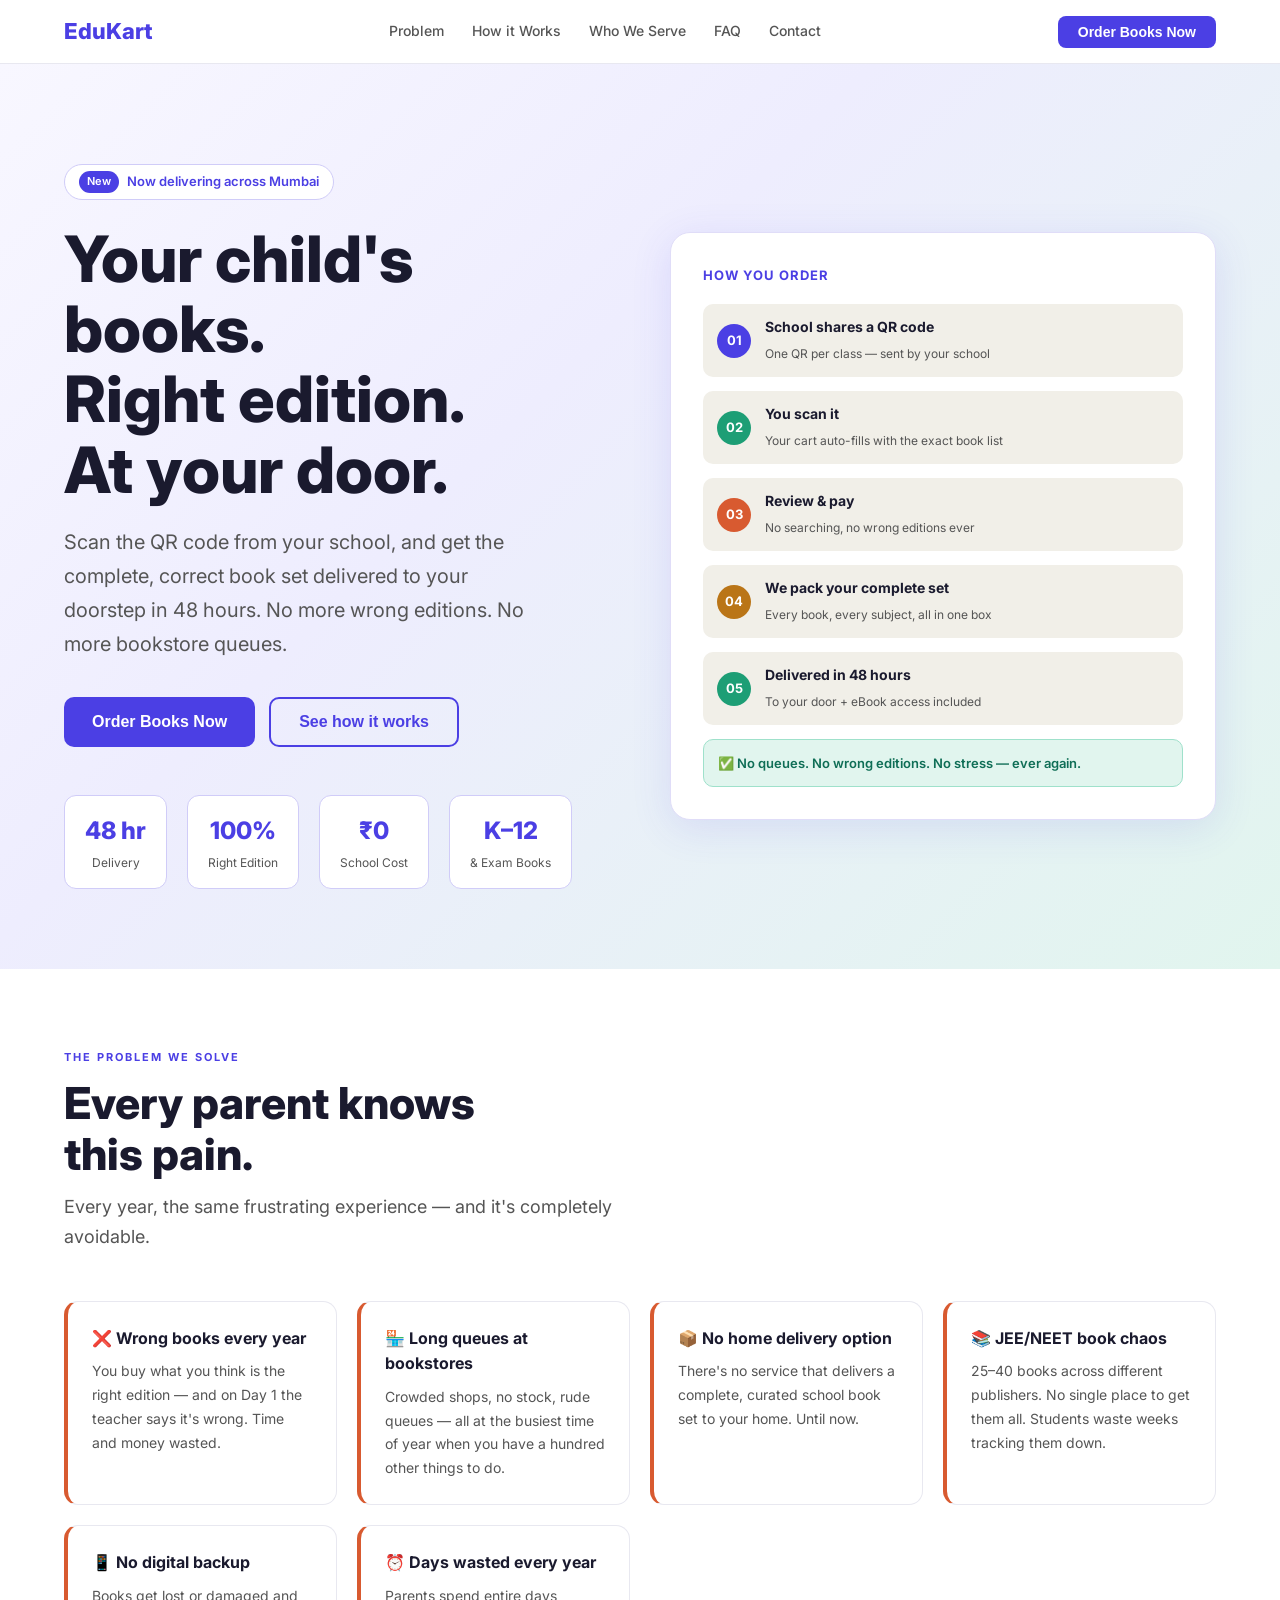
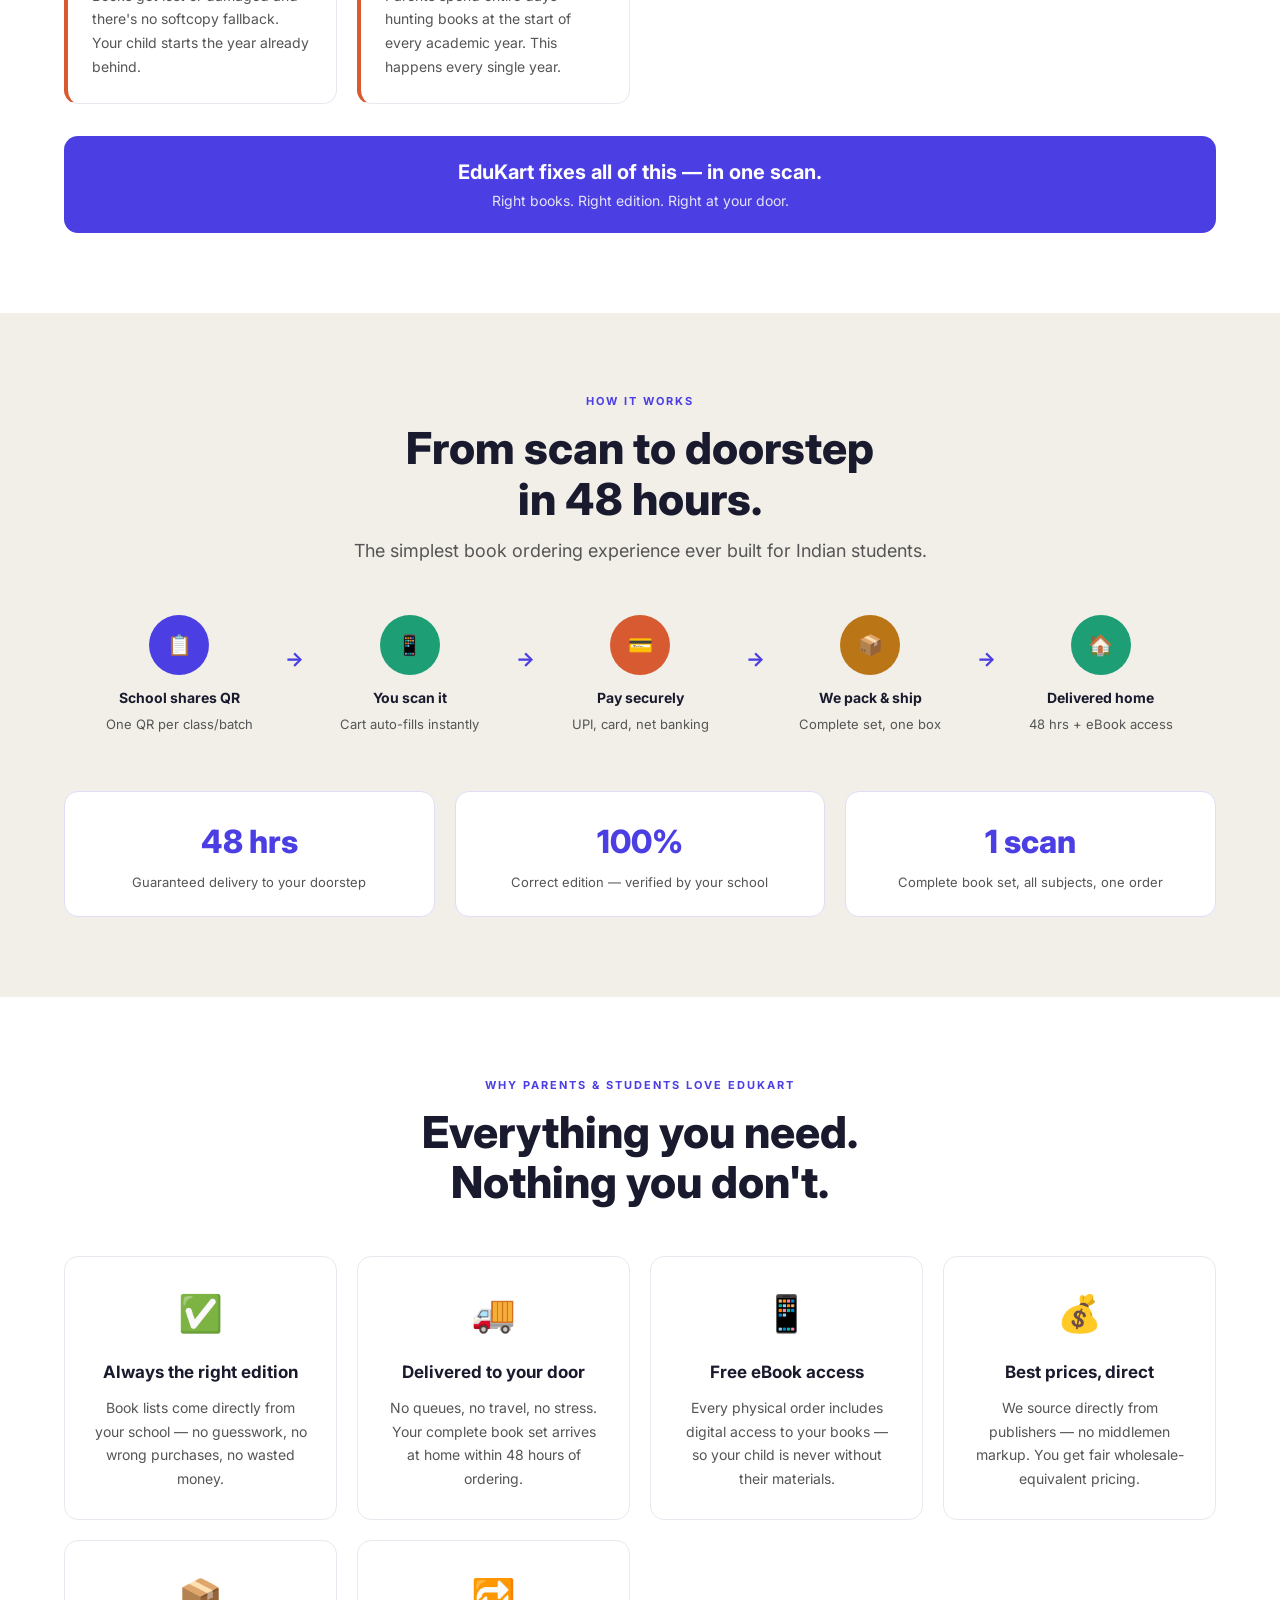
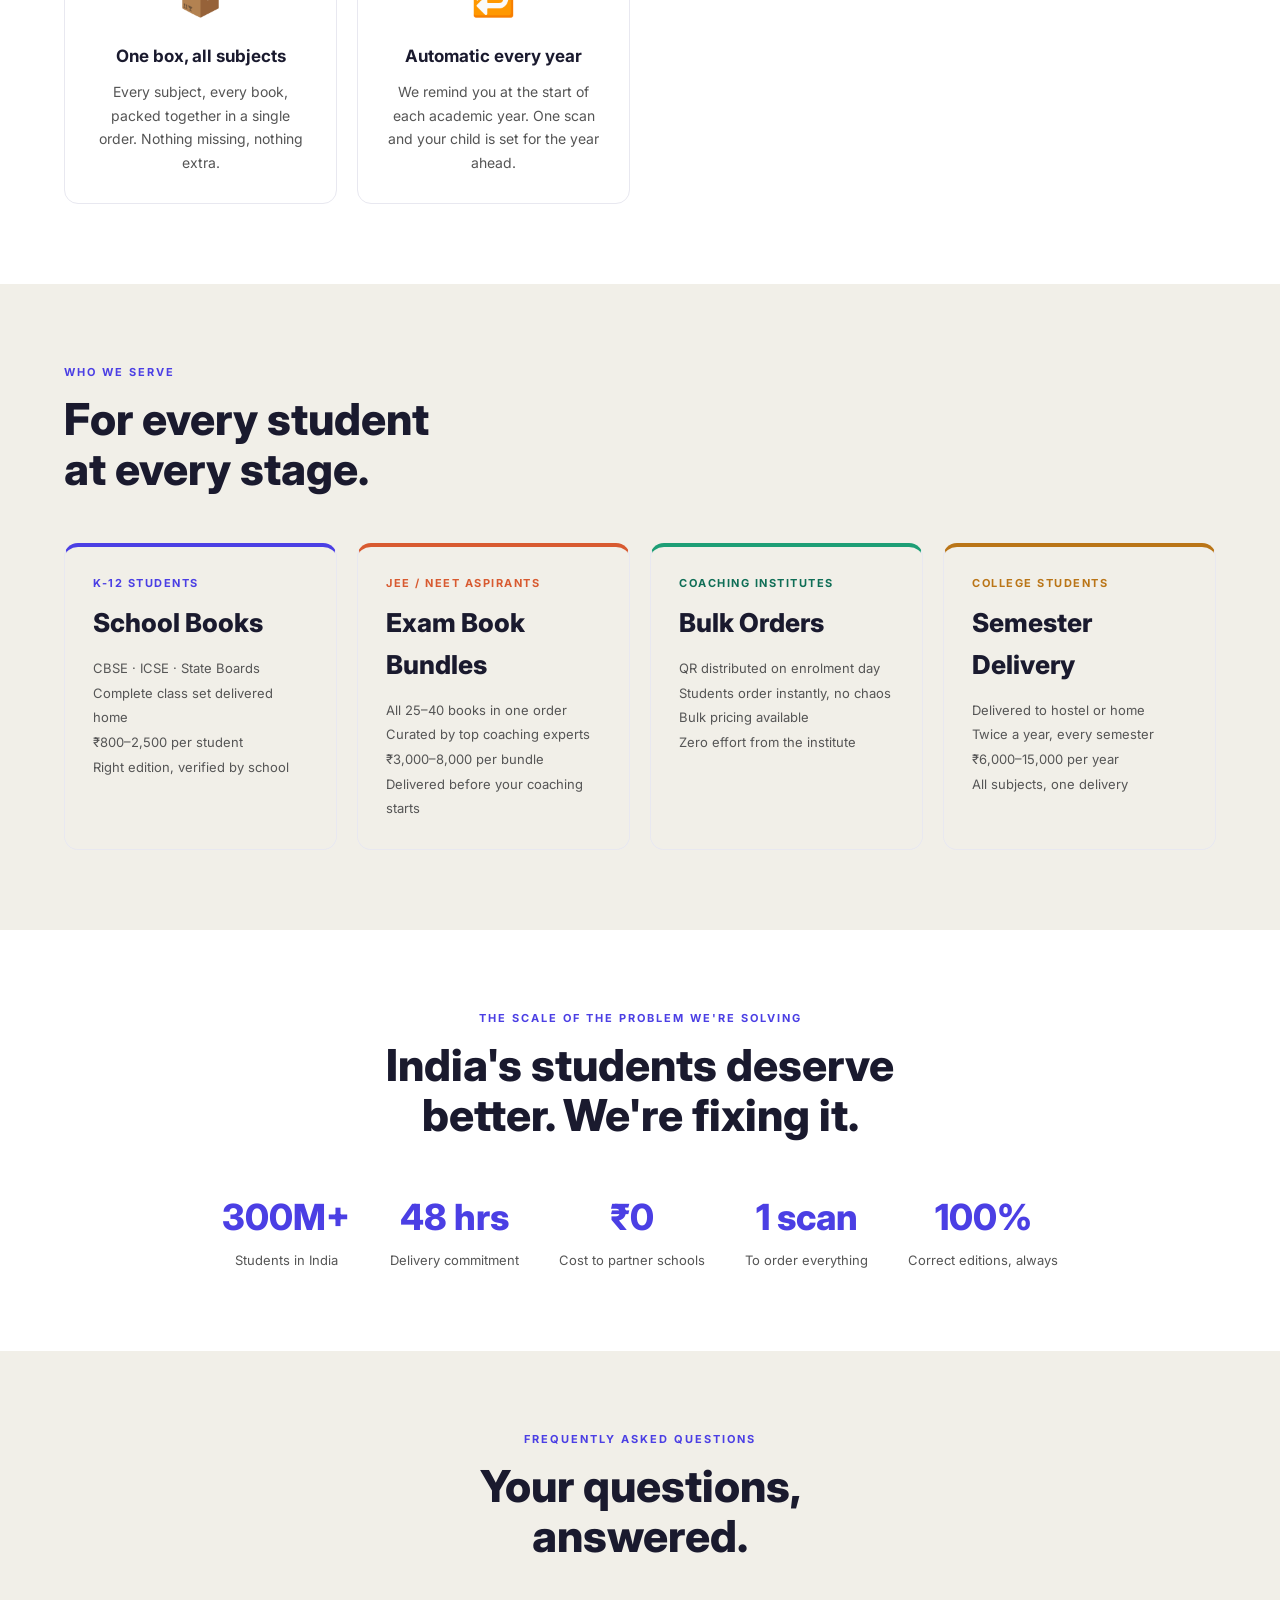
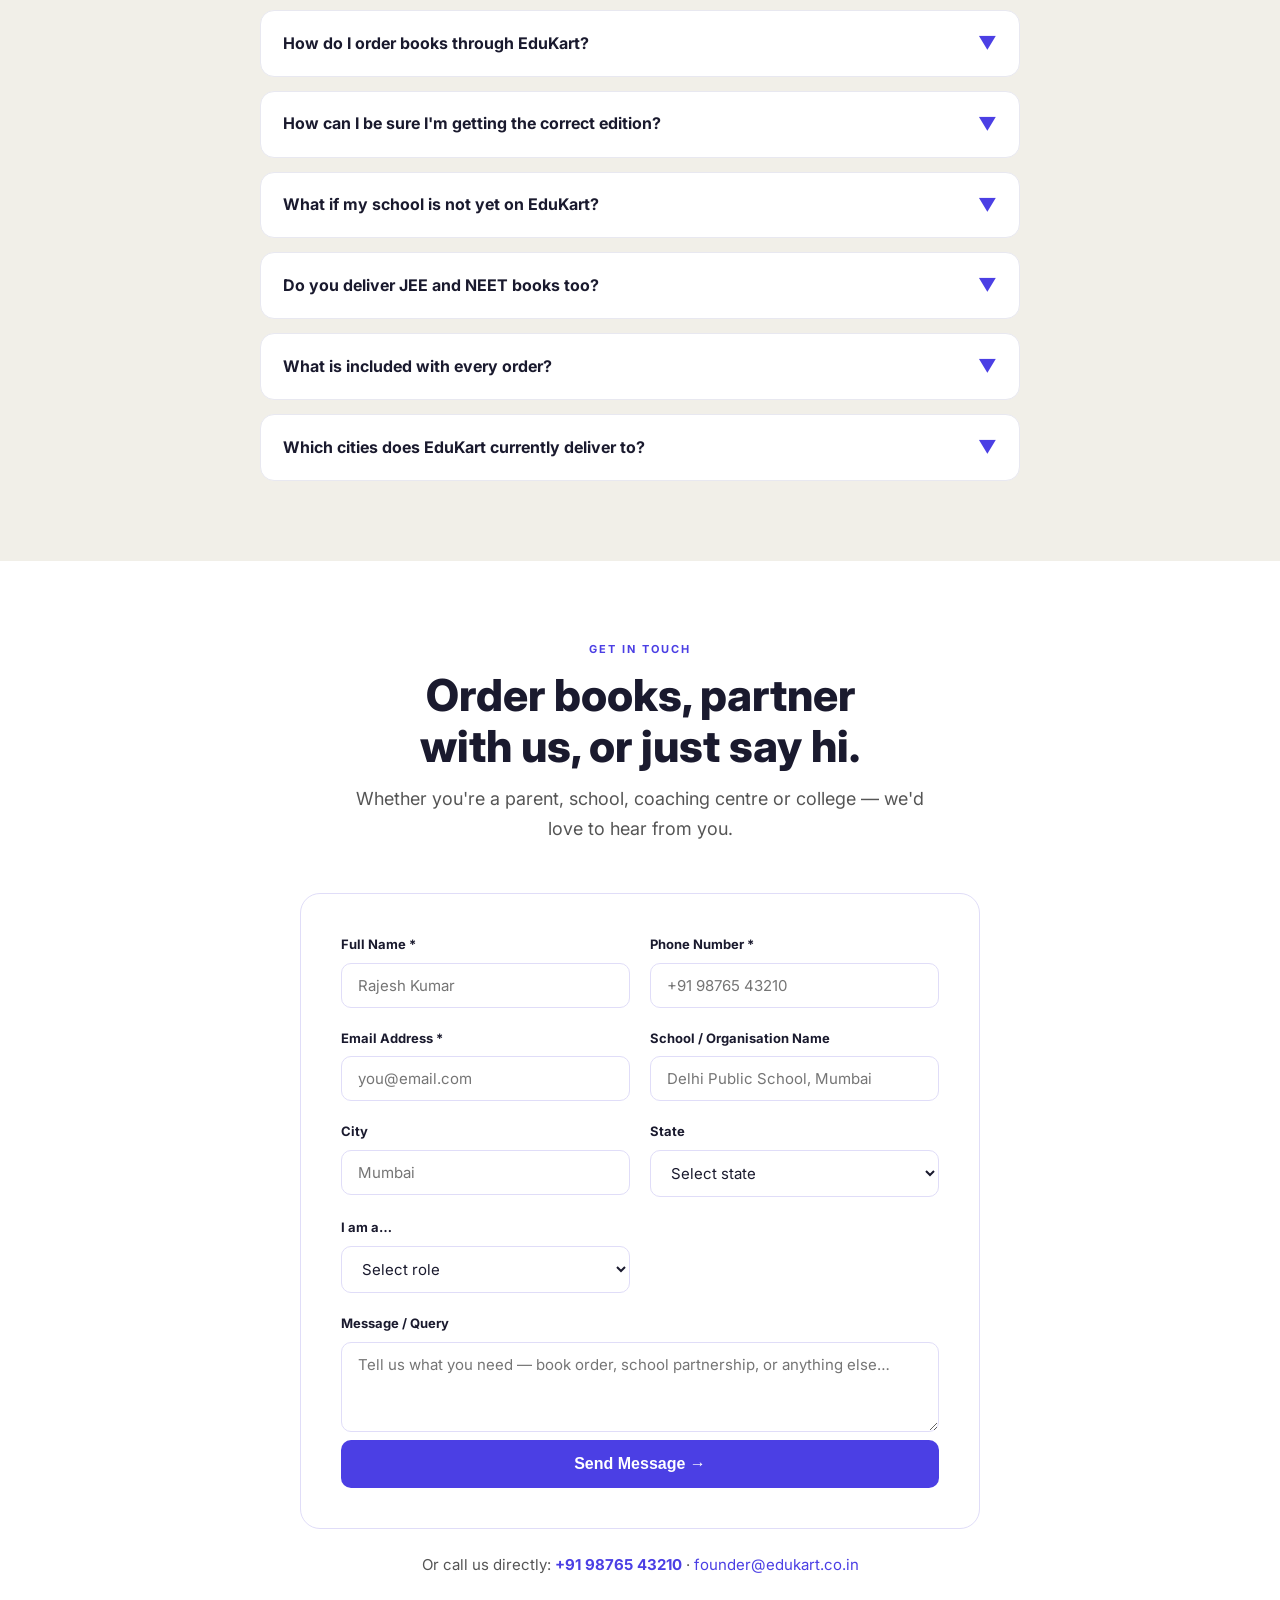
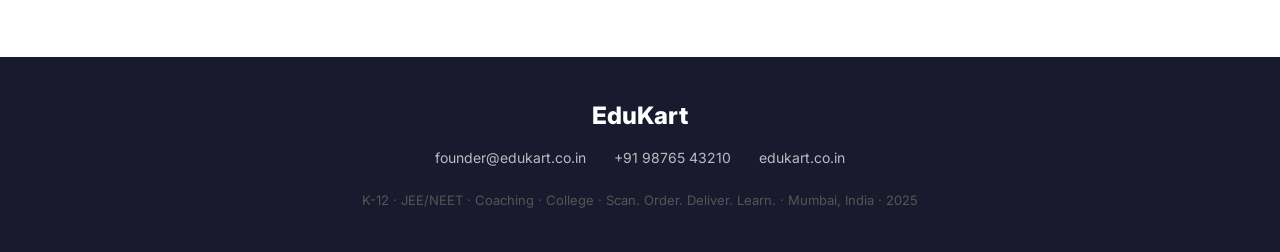
==== commit d76ea33e: "Update index.html" ====
--- a/index.html
+++ b/index.html
@@ -12,17 +12,18 @@
   --teal:#0F6E56;--teal-mid:#1D9E75;--teal-light:#E1F5EE;
   --coral:#D85A30;--coral-light:#FAECE7;
   --amber:#BA7517;--amber-light:#FAEEDA;
-  --gray:#5F5E5A;--gray-light:#F1EFE8;
-  --white:#fff;--text:#1a1a2e;--muted:#555;
+  --gray-light:#F1EFE8;--white:#fff;--text:#1a1a2e;--muted:#555;
 }
 body{font-family:'Inter',sans-serif;color:var(--text);background:#fff;line-height:1.6;overflow-x:hidden}
 a{text-decoration:none;color:inherit}
+
 nav{position:sticky;top:0;z-index:100;background:rgba(255,255,255,0.97);backdrop-filter:blur(8px);border-bottom:1px solid #e8e8f0;padding:0 5%;display:flex;align-items:center;justify-content:space-between;height:64px}
 .nav-logo{font-size:22px;font-weight:800;color:var(--indigo)}
 .nav-links{display:flex;gap:28px;font-size:14px;font-weight:500;color:var(--muted)}
 .nav-links a:hover{color:var(--indigo)}
 .nav-cta{background:var(--indigo);color:#fff;padding:8px 20px;border-radius:8px;font-size:14px;font-weight:600;cursor:pointer;border:none;transition:background 0.2s}
 .nav-cta:hover{background:var(--indigo-dark)}
+
 section{padding:80px 5%}
 .section-label{font-size:11px;font-weight:700;letter-spacing:2px;text-transform:uppercase;color:var(--indigo);margin-bottom:12px}
 h1{font-size:clamp(36px,5vw,64px);font-weight:800;line-height:1.1;color:var(--text)}
@@ -45,39 +46,46 @@
 .btn-primary:hover{background:var(--indigo-dark);transform:translateY(-1px)}
 .btn-outline{background:transparent;color:var(--indigo);padding:14px 28px;border-radius:10px;font-size:16px;font-weight:700;cursor:pointer;border:2px solid var(--indigo);transition:all 0.2s;display:inline-block}
 .btn-outline:hover{background:var(--indigo-light)}
-.stat-row{display:flex;gap:24px;margin-top:48px;flex-wrap:wrap}
-.stat-box{background:var(--white);border:1px solid #d0ccf8;border-radius:12px;padding:16px 24px;text-align:center;min-width:110px}
-.stat-num{font-size:26px;font-weight:800;color:var(--indigo)}
+.stat-row{display:flex;gap:20px;margin-top:48px;flex-wrap:wrap}
+.stat-box{background:var(--white);border:1px solid #d0ccf8;border-radius:12px;padding:16px 20px;text-align:center;min-width:100px}
+.stat-num{font-size:24px;font-weight:800;color:var(--indigo)}
 .stat-lbl{font-size:12px;color:var(--muted);margin-top:2px}
 .hero-visual{background:var(--white);border-radius:20px;padding:32px;box-shadow:0 8px 40px rgba(75,63,228,0.12);border:1px solid #e0ddf8}
-.hero-steps{display:flex;flex-direction:column;gap:16px}
-.step-row{display:flex;align-items:center;gap:16px;padding:14px 16px;border-radius:10px;background:var(--gray-light)}
-.step-num{width:36px;height:36px;border-radius:50%;background:var(--indigo);color:#fff;display:flex;align-items:center;justify-content:center;font-size:14px;font-weight:700;flex-shrink:0}
-.step-text strong{display:block;font-size:15px;color:var(--text);margin-bottom:2px}
-.step-text span{font-size:13px;color:var(--muted)}
-.hero-badge{background:var(--teal-light);border:1px solid #9FE1CB;border-radius:10px;padding:14px 16px;margin-top:16px;display:flex;align-items:center;gap:10px}
+.hero-steps{display:flex;flex-direction:column;gap:14px}
+.step-row{display:flex;align-items:center;gap:14px;padding:12px 14px;border-radius:10px;background:var(--gray-light)}
+.step-num{width:34px;height:34px;border-radius:50%;background:var(--indigo);color:#fff;display:flex;align-items:center;justify-content:center;font-size:13px;font-weight:700;flex-shrink:0}
+.step-text strong{display:block;font-size:14px;color:var(--text);margin-bottom:1px}
+.step-text span{font-size:12px;color:var(--muted)}
+.hero-badge{background:var(--teal-light);border:1px solid #9FE1CB;border-radius:10px;padding:12px 14px;margin-top:14px}
 .hero-badge p{font-size:13px;color:var(--teal);font-weight:600;margin:0}
 
 /* PROBLEM */
-.prob-grid{display:grid;grid-template-columns:repeat(auto-fit,minmax(280px,1fr));gap:20px;margin-top:48px}
+.prob-grid{display:grid;grid-template-columns:repeat(auto-fit,minmax(270px,1fr));gap:20px;margin-top:48px}
 .prob-card{border:1px solid #e8e8f0;border-radius:14px;padding:24px;border-left:4px solid var(--coral)}
-.prob-card h3{font-size:16px;margin-bottom:8px;color:var(--text)}
+.prob-card h3{font-size:16px;margin-bottom:8px}
 .prob-card p{font-size:14px;color:var(--muted)}
 .prob-stat{background:var(--indigo);color:#fff;text-align:center;padding:20px;border-radius:14px;margin-top:32px}
 .prob-stat strong{font-size:20px;display:block}
 .prob-stat span{font-size:14px;opacity:0.85}
 
-/* SOLUTION */
-.flow-steps{display:flex;gap:0;margin-top:48px;overflow-x:auto}
-.flow-step{flex:1;min-width:160px;text-align:center;position:relative;padding:0 12px}
-.flow-step:not(:last-child)::after{content:'→';position:absolute;right:-10px;top:32px;font-size:20px;color:var(--indigo);font-weight:700}
-.flow-circle{width:64px;height:64px;border-radius:50%;background:var(--indigo);color:#fff;display:flex;align-items:center;justify-content:center;font-size:22px;font-weight:800;margin:0 auto 14px}
-.flow-step h3{font-size:14px;font-weight:700;color:var(--text);margin-bottom:6px}
+/* HOW IT WORKS */
+.flow-steps{display:flex;gap:0;margin-top:48px;overflow-x:auto;padding-bottom:8px}
+.flow-step{flex:1;min-width:150px;text-align:center;position:relative;padding:0 12px}
+.flow-step:not(:last-child)::after{content:'→';position:absolute;right:-10px;top:28px;font-size:20px;color:var(--indigo);font-weight:700}
+.flow-circle{width:60px;height:60px;border-radius:50%;background:var(--indigo);color:#fff;display:flex;align-items:center;justify-content:center;font-size:20px;font-weight:800;margin:0 auto 12px}
+.flow-step h3{font-size:14px;font-weight:700;margin-bottom:4px}
 .flow-step p{font-size:13px;color:var(--muted)}
 .solution-metrics{display:grid;grid-template-columns:repeat(3,1fr);gap:20px;margin-top:48px}
 .sol-metric{background:var(--white);border-radius:14px;padding:24px;text-align:center;border:1px solid #e0ddf8}
 .sol-num{font-size:32px;font-weight:800;color:var(--indigo);margin-bottom:4px}
 .sol-lbl{font-size:13px;color:var(--muted)}
+
+/* BENEFITS */
+.benefits-grid{display:grid;grid-template-columns:repeat(auto-fit,minmax(240px,1fr));gap:20px;margin-top:48px}
+.benefit-card{border-radius:14px;padding:28px;background:var(--white);border:1px solid #e8e8f0;text-align:center}
+.benefit-icon{font-size:36px;margin-bottom:16px}
+.benefit-card h3{font-size:17px;margin-bottom:10px}
+.benefit-card p{font-size:14px;color:var(--muted)}
 
 /* SEGMENTS */
 .seg-grid{display:grid;grid-template-columns:repeat(auto-fit,minmax(240px,1fr));gap:20px;margin-top:48px}
@@ -86,72 +94,34 @@
 .seg-card.jee{border-top:4px solid var(--coral)}
 .seg-card.coaching{border-top:4px solid var(--teal-mid)}
 .seg-card.college{border-top:4px solid var(--amber)}
-.seg-label{font-size:11px;font-weight:700;letter-spacing:1.5px;text-transform:uppercase;margin-bottom:12px}
+.seg-label{font-size:11px;font-weight:700;letter-spacing:1.5px;text-transform:uppercase;margin-bottom:10px}
 .seg-label.k12{color:var(--indigo)}.seg-label.jee{color:var(--coral)}.seg-label.coaching{color:var(--teal)}.seg-label.college{color:var(--amber)}
-.seg-big{font-size:28px;font-weight:800;color:var(--text);margin-bottom:16px}
-.seg-detail{font-size:13px;color:var(--muted);line-height:1.8}
-
-/* MODEL */
-.model-grid{display:grid;grid-template-columns:repeat(auto-fit,minmax(280px,1fr));gap:24px;margin-top:48px}
-.model-card{background:var(--white);border-radius:14px;padding:28px;border:1px solid #e8e8f0}
-.model-num{font-size:13px;font-weight:700;color:var(--muted);margin-bottom:16px}
-.model-val{font-size:36px;font-weight:800;margin-bottom:8px}
-.model-val.indigo{color:var(--indigo)}.model-val.teal{color:var(--teal-mid)}.model-val.coral{color:var(--coral)}
-.model-desc{font-size:14px;color:var(--muted);margin-bottom:16px}
-.model-points{list-style:none;display:flex;flex-direction:column;gap:8px}
-.model-points li{font-size:13px;color:var(--muted);display:flex;align-items:flex-start;gap:8px}
-.model-points li::before{content:'✓';color:var(--teal-mid);font-weight:700;flex-shrink:0}
-
-/* COMPETITIVE */
-.comp-grid{display:grid;grid-template-columns:repeat(auto-fit,minmax(240px,1fr));gap:16px;margin-top:48px}
-.comp-card{border-radius:12px;padding:20px;border:1px solid #e8e8f0}
-.comp-badge{display:inline-block;font-size:11px;font-weight:700;letter-spacing:1px;text-transform:uppercase;padding:3px 10px;border-radius:20px;margin-bottom:12px}
-.badge-indirect{background:#FEF3C7;color:#92400E}.badge-closest{background:#FEE2E2;color:#991B1B}
-.badge-partial{background:#D1FAE5;color:#065F46}.badge-none{background:#F3F4F6;color:#374151}
-.badge-us{background:var(--indigo);color:#fff}
-.comp-name{font-size:16px;font-weight:700;color:var(--text);margin-bottom:8px}
-.comp-desc{font-size:13px;color:var(--muted)}
-.comp-card.us{border:2px solid var(--indigo);background:var(--indigo-light)}
-
-/* GTM */
-.phases{display:grid;grid-template-columns:repeat(3,1fr);gap:20px;margin-top:48px}
-.phase-card{border-radius:14px;padding:28px;background:var(--white);border:1px solid #e8e8f0}
-.phase-tag{display:inline-block;font-size:11px;font-weight:700;letter-spacing:1.5px;text-transform:uppercase;padding:4px 12px;border-radius:20px;margin-bottom:16px}
-.phase-tag.p1{background:var(--indigo-light);color:var(--indigo)}.phase-tag.p2{background:var(--teal-light);color:var(--teal)}.phase-tag.p3{background:var(--coral-light);color:var(--coral)}
-.phase-period{font-size:13px;color:var(--muted);margin-bottom:12px}
-.phase-items{list-style:none;display:flex;flex-direction:column;gap:10px}
-.phase-items li{font-size:14px;color:var(--muted);display:flex;gap:8px}
-.phase-items li::before{content:'→';color:var(--indigo);flex-shrink:0}
-
-/* FINANCIALS */
-.fin-grid{display:grid;grid-template-columns:repeat(3,1fr);gap:24px;margin-top:48px}
-.fin-card{text-align:center;background:var(--gray-light);border-radius:14px;padding:28px}
-.fin-year{font-size:13px;color:var(--muted);margin-bottom:8px;font-weight:600}
-.fin-rev{font-size:32px;font-weight:800;color:var(--indigo);margin-bottom:6px}
-.fin-note{font-size:13px;color:var(--muted)}
-.fin-highlight{background:var(--indigo);color:#fff;border-radius:14px;padding:24px;text-align:center;margin-top:24px}
-.fin-highlight strong{font-size:22px;display:block;margin-bottom:6px}
-.fin-highlight span{font-size:15px;opacity:0.85}
+.seg-big{font-size:26px;font-weight:800;color:var(--text);margin-bottom:12px}
+.seg-detail{font-size:13px;color:var(--muted);line-height:1.9}
+
+/* TESTIMONIAL / TRUST */
+.trust-bar{display:flex;justify-content:center;gap:40px;flex-wrap:wrap;margin-top:48px}
+.trust-item{text-align:center}
+.trust-num{font-size:36px;font-weight:800;color:var(--indigo)}
+.trust-lbl{font-size:13px;color:var(--muted);margin-top:4px}
 
 /* Q&A */
-#qa{background:var(--gray-light)}
-.qa-list{max-width:760px;margin:48px auto 0;display:flex;flex-direction:column;gap:16px}
+.qa-list{max-width:760px;margin:48px auto 0;display:flex;flex-direction:column;gap:14px}
 .qa-item{background:var(--white);border-radius:14px;border:1px solid #e8e8f0;overflow:hidden}
-.qa-q{padding:20px 24px;font-size:16px;font-weight:700;color:var(--text);cursor:pointer;display:flex;justify-content:space-between;align-items:center;user-select:none}
+.qa-q{padding:18px 22px;font-size:16px;font-weight:700;color:var(--text);cursor:pointer;display:flex;justify-content:space-between;align-items:center;user-select:none}
 .qa-q:hover{background:var(--indigo-light)}
-.qa-arrow{font-size:20px;color:var(--indigo);transition:transform 0.3s;flex-shrink:0;margin-left:12px}
-.qa-a{max-height:0;overflow:hidden;transition:max-height 0.4s ease,padding 0.3s}
-.qa-a-inner{padding:0 24px 20px;font-size:15px;color:var(--muted);line-height:1.8}
+.qa-arrow{font-size:18px;color:var(--indigo);transition:transform 0.3s;flex-shrink:0;margin-left:12px}
+.qa-a{max-height:0;overflow:hidden;transition:max-height 0.4s ease}
+.qa-a-inner{padding:0 22px 18px;font-size:15px;color:var(--muted);line-height:1.8}
 .qa-item.open .qa-arrow{transform:rotate(180deg)}
 .qa-item.open .qa-a{max-height:300px}
 
-/* CONTACT FORM */
-#contact{background:#fff}
+/* CONTACT */
 .form-wrap{max-width:680px;margin:48px auto 0;background:var(--white);border-radius:20px;border:1px solid #e0ddf8;padding:40px}
 .form-grid{display:grid;grid-template-columns:1fr 1fr;gap:20px}
 .form-group{display:flex;flex-direction:column;gap:8px}
 .form-group.full{grid-column:1/-1}
-.form-group label{font-size:13px;font-weight:700;color:var(--text);letter-spacing:0.3px}
+.form-group label{font-size:13px;font-weight:700;color:var(--text)}
 .form-group input,.form-group select,.form-group textarea{padding:12px 16px;border-radius:10px;border:1.5px solid #e0ddf8;font-size:15px;font-family:'Inter',sans-serif;color:var(--text);outline:none;transition:border 0.2s;background:#fff}
 .form-group input:focus,.form-group select:focus,.form-group textarea:focus{border-color:var(--indigo)}
 .form-group textarea{resize:vertical;min-height:90px}
@@ -161,9 +131,8 @@
 .form-msg{margin-top:16px;padding:14px 18px;border-radius:10px;font-size:14px;font-weight:600;display:none}
 .form-msg.success{background:var(--teal-light);color:var(--teal);border:1px solid #9FE1CB;display:block}
 .form-msg.error{background:var(--coral-light);color:var(--coral);border:1px solid #F0997B;display:block}
-.script-note{background:var(--amber-light);border:1px solid #FAC775;border-radius:12px;padding:20px 24px;margin-bottom:28px;font-size:14px;color:#633806}
-.script-note strong{display:block;margin-bottom:6px;font-size:15px}
-.script-note code{background:rgba(0,0,0,0.07);padding:2px 6px;border-radius:4px;font-family:monospace;font-size:13px}
+.contact-phone{text-align:center;margin-top:24px;font-size:15px;color:var(--muted)}
+.contact-phone strong{color:var(--indigo)}
 
 footer{background:var(--text);color:rgba(255,255,255,0.7);padding:40px 5%;text-align:center}
 .footer-logo{font-size:24px;font-weight:800;color:#fff;margin-bottom:12px}
@@ -173,10 +142,9 @@
 
 @media(max-width:768px){
   .hero-inner{grid-template-columns:1fr}.hero-visual{display:none}
-  .phases{grid-template-columns:1fr}.fin-grid{grid-template-columns:1fr}
   .solution-metrics{grid-template-columns:1fr}.form-grid{grid-template-columns:1fr}
   nav .nav-links{display:none}
-  .flow-steps{flex-direction:column;align-items:stretch}
+  .flow-steps{flex-direction:column;align-items:center}
   .flow-step::after{display:none}
 }
 </style>
@@ -187,205 +155,228 @@
   <div class="nav-logo">EduKart</div>
   <div class="nav-links">
     <a href="#problem">Problem</a>
-    <a href="#solution">Solution</a>
-    <a href="#model">Model</a>
+    <a href="#how">How it Works</a>
+    <a href="#segments">Who We Serve</a>
     <a href="#qa">FAQ</a>
     <a href="#contact">Contact</a>
   </div>
-  <button class="nav-cta" onclick="document.getElementById('contact').scrollIntoView({behavior:'smooth'})">Partner with us</button>
+  <button class="nav-cta" onclick="document.getElementById('contact').scrollIntoView({behavior:'smooth'})">Order Books Now</button>
 </nav>
 
 <!-- HERO -->
 <section id="hero">
   <div class="hero-inner">
     <div>
-      <div class="hero-tag"><span>Seed Stage</span> India · 2025</div>
-      <h1>Scan. Order.<br>Deliver. Learn.</h1>
-      <p class="hero-sub">QR-powered book delivery to every student's doorstep — guaranteed in 48 hours. For K-12, JEE/NEET, coaching, and college.</p>
+      <div class="hero-tag"><span>New</span> Now delivering across Mumbai</div>
+      <h1>Your child's books.<br>Right edition.<br>At your door.</h1>
+      <p class="hero-sub">Scan the QR code from your school, and get the complete, correct book set delivered to your doorstep in 48 hours. No more wrong editions. No more bookstore queues.</p>
       <div class="hero-btns">
-        <button class="btn-primary" onclick="document.getElementById('contact').scrollIntoView({behavior:'smooth'})">Get in touch</button>
-        <button class="btn-outline" onclick="document.getElementById('solution').scrollIntoView({behavior:'smooth'})">See how it works</button>
+        <button class="btn-primary" onclick="document.getElementById('contact').scrollIntoView({behavior:'smooth'})">Order Books Now</button>
+        <button class="btn-outline" onclick="document.getElementById('how').scrollIntoView({behavior:'smooth'})">See how it works</button>
       </div>
       <div class="stat-row">
-        <div class="stat-box"><div class="stat-num">300M+</div><div class="stat-lbl">Students</div></div>
-        <div class="stat-box"><div class="stat-num">₹60K Cr</div><div class="stat-lbl">Market</div></div>
         <div class="stat-box"><div class="stat-num">48 hr</div><div class="stat-lbl">Delivery</div></div>
-        <div class="stat-box"><div class="stat-num">₹0</div><div class="stat-lbl">CAC</div></div>
+        <div class="stat-box"><div class="stat-num">100%</div><div class="stat-lbl">Right Edition</div></div>
+        <div class="stat-box"><div class="stat-num">₹0</div><div class="stat-lbl">School Cost</div></div>
+        <div class="stat-box"><div class="stat-num">K–12</div><div class="stat-lbl">& Exam Books</div></div>
       </div>
     </div>
     <div class="hero-visual">
-      <div style="font-size:13px;font-weight:700;color:var(--indigo);margin-bottom:20px;text-transform:uppercase;letter-spacing:1px">How it works</div>
+      <div style="font-size:13px;font-weight:700;color:var(--indigo);margin-bottom:18px;text-transform:uppercase;letter-spacing:1px">How you order</div>
       <div class="hero-steps">
-        <div class="step-row"><div class="step-num">01</div><div class="step-text"><strong>School partners with EduKart</strong><span>Simple MOU, zero cost to school</span></div></div>
-        <div class="step-row"><div class="step-num" style="background:var(--teal-mid)">02</div><div class="step-text"><strong>Unique QR issued per class/batch</strong><span>Pre-configured with exact book list</span></div></div>
-        <div class="step-row"><div class="step-num" style="background:var(--coral)">03</div><div class="step-text"><strong>Student scans — cart auto-fills</strong><span>Right edition, right publisher, every time</span></div></div>
-        <div class="step-row"><div class="step-num" style="background:var(--amber)">04</div><div class="step-text"><strong>We pick & pack the complete set</strong><span>Warehouse fulfillment within 24 hrs</span></div></div>
-        <div class="step-row"><div class="step-num" style="background:#1D9E75">05</div><div class="step-text"><strong>Delivered home in 48 hours</strong><span>+ eBook access included</span></div></div>
-      </div>
-      <div class="hero-badge"><p>Zero friction for the student. Zero distribution cost for EduKart. The school is the channel.</p></div>
+        <div class="step-row"><div class="step-num">01</div><div class="step-text"><strong>School shares a QR code</strong><span>One QR per class — sent by your school</span></div></div>
+        <div class="step-row"><div class="step-num" style="background:var(--teal-mid)">02</div><div class="step-text"><strong>You scan it</strong><span>Your cart auto-fills with the exact book list</span></div></div>
+        <div class="step-row"><div class="step-num" style="background:var(--coral)">03</div><div class="step-text"><strong>Review & pay</strong><span>No searching, no wrong editions ever</span></div></div>
+        <div class="step-row"><div class="step-num" style="background:var(--amber)">04</div><div class="step-text"><strong>We pack your complete set</strong><span>Every book, every subject, all in one box</span></div></div>
+        <div class="step-row"><div class="step-num" style="background:#1D9E75">05</div><div class="step-text"><strong>Delivered in 48 hours</strong><span>To your door + eBook access included</span></div></div>
+      </div>
+      <div class="hero-badge"><p>✅ No queues. No wrong editions. No stress — ever again.</p></div>
     </div>
   </div>
 </section>
 
 <!-- PROBLEM -->
 <section id="problem" style="background:#fff">
-  <div class="section-label">The Problem</div>
-  <h2>Every student. Every year.<br>The same broken experience.</h2>
-  <p class="subtitle">300M+ Indian students face this annually. The market is suffering in plain sight.</p>
+  <div class="section-label">The Problem We Solve</div>
+  <h2>Every parent knows<br>this pain.</h2>
+  <p class="subtitle">Every year, the same frustrating experience — and it's completely avoidable.</p>
   <div class="prob-grid">
-    <div class="prob-card"><h3>❌ Wrong books, wrong edition</h3><p>No direct link between school book lists and purchasing — parents get wrong editions every single year.</p></div>
-    <div class="prob-card"><h3>🚫 No home delivery exists</h3><p>Local bookstores are walk-in only and chaotic at year-start. Nobody delivers a complete curated set.</p></div>
-    <div class="prob-card"><h3>📱 No digital backup</h3><p>Books get lost or damaged with no softcopy fallback. Students fall behind class from Day 1.</p></div>
-    <div class="prob-card"><h3>📚 Exam book chaos</h3><p>JEE/NEET students need 25–40 books across publishers. No single place to order all of them.</p></div>
-    <div class="prob-card"><h3>🏫 Institutes have no system</h3><p>Coaching centres hand out lists manually. Students scatter across shops on enrolment day.</p></div>
-    <div class="prob-card"><h3>⏰ Weeks wasted annually</h3><p>Parents and students spend days hunting books at the start of every academic year. Nothing has changed.</p></div>
-  </div>
-  <div class="prob-stat"><strong>300M+ Indian students face this every year.</strong><span>The market is suffering in plain sight.</span></div>
-</section>
-
-<!-- SOLUTION -->
-<section id="solution" style="background:var(--gray-light)">
+    <div class="prob-card"><h3>❌ Wrong books every year</h3><p>You buy what you think is the right edition — and on Day 1 the teacher says it's wrong. Time and money wasted.</p></div>
+    <div class="prob-card"><h3>🏪 Long queues at bookstores</h3><p>Crowded shops, no stock, rude queues — all at the busiest time of year when you have a hundred other things to do.</p></div>
+    <div class="prob-card"><h3>📦 No home delivery option</h3><p>There's no service that delivers a complete, curated school book set to your home. Until now.</p></div>
+    <div class="prob-card"><h3>📚 JEE/NEET book chaos</h3><p>25–40 books across different publishers. No single place to get them all. Students waste weeks tracking them down.</p></div>
+    <div class="prob-card"><h3>📱 No digital backup</h3><p>Books get lost or damaged and there's no softcopy fallback. Your child starts the year already behind.</p></div>
+    <div class="prob-card"><h3>⏰ Days wasted every year</h3><p>Parents spend entire days hunting books at the start of every academic year. This happens every single year.</p></div>
+  </div>
+  <div class="prob-stat"><strong>EduKart fixes all of this — in one scan.</strong><span>Right books. Right edition. Right at your door.</span></div>
+</section>
+
+<!-- HOW IT WORKS -->
+<section id="how" style="background:var(--gray-light)">
   <div class="center max-w">
-    <div class="section-label">Our Solution</div>
-    <h2>One platform. Every book. Every student.</h2>
-    <p class="subtitle">The QR code is the product. The school is the distribution channel.</p>
+    <div class="section-label">How It Works</div>
+    <h2>From scan to doorstep<br>in 48 hours.</h2>
+    <p class="subtitle">The simplest book ordering experience ever built for Indian students.</p>
   </div>
   <div class="flow-steps">
-    <div class="flow-step"><div class="flow-circle">01</div><h3>Partner</h3><p>School signs a simple MOU</p></div>
-    <div class="flow-step"><div class="flow-circle" style="background:var(--teal-mid)">02</div><h3>QR Issued</h3><p>Unique QR per class/batch</p></div>
-    <div class="flow-step"><div class="flow-circle" style="background:var(--coral)">03</div><h3>Scan & Order</h3><p>Pre-filled cart, instant</p></div>
-    <div class="flow-step"><div class="flow-circle" style="background:var(--amber)">04</div><h3>We Pack</h3><p>Warehouse picks complete set</p></div>
-    <div class="flow-step"><div class="flow-circle" style="background:#1D9E75">05</div><h3>Delivered</h3><p>Home in 48 hrs + eBook</p></div>
+    <div class="flow-step"><div class="flow-circle">📋</div><h3>School shares QR</h3><p>One QR per class/batch</p></div>
+    <div class="flow-step"><div class="flow-circle" style="background:var(--teal-mid)">📱</div><h3>You scan it</h3><p>Cart auto-fills instantly</p></div>
+    <div class="flow-step"><div class="flow-circle" style="background:var(--coral)">💳</div><h3>Pay securely</h3><p>UPI, card, net banking</p></div>
+    <div class="flow-step"><div class="flow-circle" style="background:var(--amber)">📦</div><h3>We pack & ship</h3><p>Complete set, one box</p></div>
+    <div class="flow-step"><div class="flow-circle" style="background:#1D9E75">🏠</div><h3>Delivered home</h3><p>48 hrs + eBook access</p></div>
   </div>
   <div class="solution-metrics">
-    <div class="sol-metric"><div class="sol-num">₹0</div><div class="sol-lbl">Customer acquisition cost per student</div></div>
-    <div class="sol-metric"><div class="sol-num">48 hr</div><div class="sol-lbl">Delivery SLA from order to doorstep</div></div>
-    <div class="sol-metric"><div class="sol-num">100%</div><div class="sol-lbl">Curated, correct-edition book set</div></div>
+    <div class="sol-metric"><div class="sol-num">48 hrs</div><div class="sol-lbl">Guaranteed delivery to your doorstep</div></div>
+    <div class="sol-metric"><div class="sol-num">100%</div><div class="sol-lbl">Correct edition — verified by your school</div></div>
+    <div class="sol-metric"><div class="sol-num">1 scan</div><div class="sol-lbl">Complete book set, all subjects, one order</div></div>
+  </div>
+</section>
+
+<!-- BENEFITS -->
+<section id="benefits" style="background:#fff">
+  <div class="center max-w">
+    <div class="section-label">Why Parents & Students Love EduKart</div>
+    <h2>Everything you need.<br>Nothing you don't.</h2>
+  </div>
+  <div class="benefits-grid">
+    <div class="benefit-card">
+      <div class="benefit-icon">✅</div>
+      <h3>Always the right edition</h3>
+      <p>Book lists come directly from your school — no guesswork, no wrong purchases, no wasted money.</p>
+    </div>
+    <div class="benefit-card">
+      <div class="benefit-icon">🚚</div>
+      <h3>Delivered to your door</h3>
+      <p>No queues, no travel, no stress. Your complete book set arrives at home within 48 hours of ordering.</p>
+    </div>
+    <div class="benefit-card">
+      <div class="benefit-icon">📱</div>
+      <h3>Free eBook access</h3>
+      <p>Every physical order includes digital access to your books — so your child is never without their materials.</p>
+    </div>
+    <div class="benefit-card">
+      <div class="benefit-icon">💰</div>
+      <h3>Best prices, direct</h3>
+      <p>We source directly from publishers — no middlemen markup. You get fair wholesale-equivalent pricing.</p>
+    </div>
+    <div class="benefit-card">
+      <div class="benefit-icon">📦</div>
+      <h3>One box, all subjects</h3>
+      <p>Every subject, every book, packed together in a single order. Nothing missing, nothing extra.</p>
+    </div>
+    <div class="benefit-card">
+      <div class="benefit-icon">🔁</div>
+      <h3>Automatic every year</h3>
+      <p>We remind you at the start of each academic year. One scan and your child is set for the year ahead.</p>
+    </div>
   </div>
 </section>
 
 <!-- SEGMENTS -->
-<section id="segments" style="background:#fff">
+<section id="segments" style="background:var(--gray-light)">
   <div class="section-label">Who We Serve</div>
-  <h2>Four massive segments.<br>One QR mechanic.</h2>
+  <h2>For every student<br>at every stage.</h2>
   <div class="seg-grid">
-    <div class="seg-card k12"><div class="seg-label k12">K-12 Schools</div><div class="seg-big">250M+ students</div><div class="seg-detail">CBSE · ICSE · State Boards<br>₹800–2,500 / student set<br>Automatic annual repeat</div></div>
-    <div class="seg-card jee"><div class="seg-label jee">JEE / NEET Aspirants</div><div class="seg-big">36L+ per year</div><div class="seg-detail">25–40 books per student<br>₹3,000–8,000 avg spend<br>Oct–May peak season</div></div>
-    <div class="seg-card coaching"><div class="seg-label coaching">Coaching Institutes</div><div class="seg-big">B2B Channel</div><div class="seg-detail">Bulk orders on enrolment<br>3–5% commission to institute<br>100–2,000 orders/centre</div></div>
-    <div class="seg-card college"><div class="seg-label college">College Students</div><div class="seg-big">40M+ students</div><div class="seg-detail">Semester delivery to hostels<br>₹6,000–15,000 / student/yr<br>Two delivery cycles/yr</div></div>
-  </div>
-</section>
-
-<!-- BUSINESS MODEL -->
-<section id="model" style="background:var(--gray-light)">
-  <div class="section-label">Business Model</div>
-  <h2>Three revenue streams.<br>One unified platform.</h2>
-  <div class="model-grid">
-    <div class="model-card">
-      <div class="model-num">01 · Physical Book Delivery</div>
-      <div class="model-val indigo">₹800–8,000</div>
-      <div style="font-size:15px;color:var(--muted);margin-bottom:16px">per order</div>
-      <ul class="model-points"><li>School · Exam · College sets home-delivered</li><li>20–30% gross margin on wholesale cost</li><li>Annual automatic repeat — no re-acquisition</li></ul>
-    </div>
-    <div class="model-card">
-      <div class="model-num">02 · Digital Subscription</div>
-      <div class="model-val teal">70%</div>
-      <div style="font-size:15px;color:var(--muted);margin-bottom:16px">gross margin</div>
-      <ul class="model-points"><li>eBook access to full class/exam set</li><li>₹299–599 per student per year</li><li>Recurring renewal — compounds over time</li></ul>
-    </div>
-    <div class="model-card">
-      <div class="model-num">03 · B2B Institute Channel</div>
-      <div class="model-val coral">₹0 CAC</div>
-      <div style="font-size:15px;color:var(--muted);margin-bottom:16px">via partners</div>
-      <ul class="model-points"><li>Coaching institute & college partnerships</li><li>Platform fee or revenue share per deal</li><li>Volume pricing for bulk seasonal orders</li></ul>
-    </div>
-  </div>
-</section>
-
-<!-- COMPETITIVE -->
-<section id="competitive" style="background:#fff">
-  <div class="section-label">Competitive Landscape</div>
-  <h2>Whitespace in every segment<br>we target.</h2>
-  <p class="subtitle">No national full-stack player. The closest competitor is small, regional, and lacks our QR model.</p>
-  <div class="comp-grid">
-    <div class="comp-card"><span class="comp-badge badge-indirect">Indirect</span><div class="comp-name">Amazon / Flipkart</div><div class="comp-desc">Individual title search — no class-set bundling, no school QR, no delivery commitment</div></div>
-    <div class="comp-card"><span class="comp-badge badge-closest">Closest</span><div class="comp-name">KitabKopy.com</div><div class="comp-desc">Only real rival — UP-based, small, no QR model, no exam focus, no app</div></div>
-    <div class="comp-card"><span class="comp-badge badge-indirect">Indirect</span><div class="comp-name">Local bookstores</div><div class="comp-desc">Walk-in only, chaotic at year-start, no delivery — same broken experience every year</div></div>
-    <div class="comp-card"><span class="comp-badge badge-partial">Partial</span><div class="comp-name">KotaModules.com</div><div class="comp-desc">Exam books only, 5–7 day Kota shipping vs our 48-hr local warehouse delivery</div></div>
-    <div class="comp-card"><span class="comp-badge badge-none">None</span><div class="comp-name">BYJU's / PW / Vedantu</div><div class="comp-desc">Tutoring/video platforms — completely different product category</div></div>
-    <div class="comp-card us"><span class="comp-badge badge-us">Full Stack</span><div class="comp-name">EduKart ✓</div><div class="comp-desc">QR + school + exam + coaching + college + digital subscription — no national rival</div></div>
-  </div>
-</section>
-
-<!-- GTM -->
-<section id="gtm" style="background:var(--gray-light)">
-  <div class="section-label">Go-to-Market Strategy</div>
-  <h2>School-first. Exam-next.<br>City-by-city rollout.</h2>
-  <p class="subtitle">Validate the QR model with one city, then replicate the playbook nationally.</p>
-  <div class="phases">
-    <div class="phase-card"><span class="phase-tag p1">Phase 1 · Validate</span><div class="phase-period">Months 1–6 · Mumbai</div><ul class="phase-items"><li>Onboard 3–5 schools manually</li><li>WhatsApp-based QR ordering pilot</li><li>Fulfil 500–1,000 book sets</li><li>Prove 24% gross margin</li><li>Build platform v1 — web + QR</li></ul></div>
-    <div class="phase-card"><span class="phase-tag p2">Phase 2 · Scale</span><div class="phase-period">Months 7–18 · 3 Cities</div><ul class="phase-items"><li>20 schools · 10+ coaching centres</li><li>Launch JEE/NEET exam bundles</li><li>Digital eBook subscription live</li><li>Expand to 3 cities</li><li>Hire ops + BD team from revenue</li></ul></div>
-    <div class="phase-card"><span class="phase-tag p3">Phase 3 · National</span><div class="phase-period">Year 2+ · 10+ Cities</div><ul class="phase-items"><li>80+ schools · 50+ institutes</li><li>College semester delivery</li><li>10+ cities across India</li><li>Raise Series A on proven metrics</li><li>Publisher direct tie-ups at volume</li></ul></div>
-  </div>
-</section>
-
-<!-- FINANCIALS -->
-<section id="financials" style="background:#fff">
+    <div class="seg-card k12">
+      <div class="seg-label k12">K-12 Students</div>
+      <div class="seg-big">School Books</div>
+      <div class="seg-detail">
+        CBSE · ICSE · State Boards<br>
+        Complete class set delivered home<br>
+        ₹800–2,500 per student<br>
+        Right edition, verified by school
+      </div>
+    </div>
+    <div class="seg-card jee">
+      <div class="seg-label jee">JEE / NEET Aspirants</div>
+      <div class="seg-big">Exam Book Bundles</div>
+      <div class="seg-detail">
+        All 25–40 books in one order<br>
+        Curated by top coaching experts<br>
+        ₹3,000–8,000 per bundle<br>
+        Delivered before your coaching starts
+      </div>
+    </div>
+    <div class="seg-card coaching">
+      <div class="seg-label coaching">Coaching Institutes</div>
+      <div class="seg-big">Bulk Orders</div>
+      <div class="seg-detail">
+        QR distributed on enrolment day<br>
+        Students order instantly, no chaos<br>
+        Bulk pricing available<br>
+        Zero effort from the institute
+      </div>
+    </div>
+    <div class="seg-card college">
+      <div class="seg-label college">College Students</div>
+      <div class="seg-big">Semester Delivery</div>
+      <div class="seg-detail">
+        Delivered to hostel or home<br>
+        Twice a year, every semester<br>
+        ₹6,000–15,000 per year<br>
+        All subjects, one delivery
+      </div>
+    </div>
+  </div>
+</section>
+
+<!-- TRUST NUMBERS -->
+<section id="trust" style="background:#fff">
   <div class="center max-w">
-    <div class="section-label">Financial Projections</div>
-    <h2>₹32 Crore revenue by Year 3.<br>Breakeven in 18 months.</h2>
-  </div>
-  <div class="fin-grid">
-    <div class="fin-card"><div class="fin-year">Year 1</div><div class="fin-rev">₹78.6L</div><div class="fin-note">Mumbai pilot · 5 schools</div></div>
-    <div class="fin-card"><div class="fin-year">Year 2</div><div class="fin-rev">₹7.08 Cr</div><div class="fin-note">3 cities · exam + coaching</div></div>
-    <div class="fin-card"><div class="fin-year">Year 3</div><div class="fin-rev">₹32.76 Cr</div><div class="fin-note">10+ cities · full platform</div></div>
-  </div>
-  <div class="fin-highlight"><strong>~18 months to breakeven</strong><span>CAC = ₹0 via QR through schools · LTV:CAC = ∞ at launch</span></div>
+    <div class="section-label">The Scale of the Problem We're Solving</div>
+    <h2>India's students deserve<br>better. We're fixing it.</h2>
+  </div>
+  <div class="trust-bar">
+    <div class="trust-item"><div class="trust-num">300M+</div><div class="trust-lbl">Students in India</div></div>
+    <div class="trust-item"><div class="trust-num">48 hrs</div><div class="trust-lbl">Delivery commitment</div></div>
+    <div class="trust-item"><div class="trust-num">₹0</div><div class="trust-lbl">Cost to partner schools</div></div>
+    <div class="trust-item"><div class="trust-num">1 scan</div><div class="trust-lbl">To order everything</div></div>
+    <div class="trust-item"><div class="trust-num">100%</div><div class="trust-lbl">Correct editions, always</div></div>
+  </div>
 </section>
 
 <!-- Q&A -->
 <section id="qa" style="background:var(--gray-light)">
   <div class="center max-w">
     <div class="section-label">Frequently Asked Questions</div>
-    <h2>Got questions?<br>We've got answers.</h2>
+    <h2>Your questions,<br>answered.</h2>
   </div>
   <div class="qa-list">
     <div class="qa-item">
-      <div class="qa-q" onclick="toggleQA(this)">How does the QR ordering system work for schools? <span class="qa-arrow">▼</span></div>
-      <div class="qa-a"><div class="qa-a-inner">Once a school signs a simple MOU with EduKart, we generate a unique QR code for each class or batch. This QR code is pre-loaded with the exact book list for that class — right edition, right publisher. When a parent or student scans it, their cart auto-fills instantly. No searching, no wrong editions. They simply review and pay. We handle the rest — packing and delivering the complete set to their doorstep within 48 hours.</div></div>
+      <div class="qa-q" onclick="toggleQA(this)">How do I order books through EduKart? <span class="qa-arrow">▼</span></div>
+      <div class="qa-a"><div class="qa-a-inner">It's simple — your school will share a QR code for your child's class. Just scan it with your phone camera, and your cart automatically fills with the exact books required for that class — right edition, right publisher. Review the list, make payment via UPI, card, or net banking, and your complete book set will be delivered to your home within 48 hours.</div></div>
     </div>
     <div class="qa-item">
-      <div class="qa-q" onclick="toggleQA(this)">What does it cost for a school to partner with EduKart? <span class="qa-arrow">▼</span></div>
-      <div class="qa-a"><div class="qa-a-inner">Absolutely nothing. The QR service is completely free for schools. There is no setup fee, no annual cost, and no risk to the institution. EduKart earns its margin from the book orders — schools simply provide us access to their booklist and help distribute the QR code. It's a zero-friction, zero-cost partnership from the school's side, making adoption effortless.</div></div>
+      <div class="qa-q" onclick="toggleQA(this)">How can I be sure I'm getting the correct edition? <span class="qa-arrow">▼</span></div>
+      <div class="qa-a"><div class="qa-a-inner">That's the core promise of EduKart. Every QR code is configured directly with your school's official book list for the academic year. When you scan, the books that appear are exactly what the school has specified — correct title, correct publisher, correct edition. There is no manual searching involved, which completely eliminates the risk of buying the wrong edition.</div></div>
     </div>
     <div class="qa-item">
-      <div class="qa-q" onclick="toggleQA(this)">Which cities and boards does EduKart currently support? <span class="qa-arrow">▼</span></div>
-      <div class="qa-a"><div class="qa-a-inner">EduKart is launching first in Mumbai, covering CBSE, ICSE, and Maharashtra State Board schools. In Phase 2 (months 7–18), we expand to 3 cities and add JEE/NEET exam bundles. By Year 2, we target 10+ cities nationally. If your school is in our launch city, reach out now — early partners get priority onboarding and dedicated support throughout the first academic cycle.</div></div>
+      <div class="qa-q" onclick="toggleQA(this)">What if my school is not yet on EduKart? <span class="qa-arrow">▼</span></div>
+      <div class="qa-a"><div class="qa-a-inner">You can still reach out to us! Fill out the contact form below or call +91 98765 43210 and let us know your school's name and city. We will proactively contact your school's administration to onboard them. The service is completely free for schools — so adoption is quick and easy. You can also ask your school's principal or admin to contact us directly.</div></div>
     </div>
     <div class="qa-item">
-      <div class="qa-q" onclick="toggleQA(this)">How does EduKart guarantee 48-hour delivery? <span class="qa-arrow">▼</span></div>
-      <div class="qa-a"><div class="qa-a-inner">Since school book lists are fixed and published well in advance, EduKart pre-stocks inventory at a local warehouse before the academic season begins. Unlike generic e-commerce, we know exactly which books each school needs before a single order is placed. This predictable demand allows us to pre-buy, pre-pack, and dispatch within 24 hours of an order — delivering to doorsteps within 48 hours via trusted 3PL partners like Shiprocket and Delhivery.</div></div>
+      <div class="qa-q" onclick="toggleQA(this)">Do you deliver JEE and NEET books too? <span class="qa-arrow">▼</span></div>
+      <div class="qa-a"><div class="qa-a-inner">Yes! JEE and NEET aspirants typically need 25–40 books spread across multiple publishers — which is an exhausting and expensive process to manage alone. EduKart offers curated exam book bundles covering all the required titles in a single order. If your coaching centre is partnered with EduKart, you'll receive a QR on enrolment day. You can also order directly through our platform.</div></div>
     </div>
     <div class="qa-item">
-      <div class="qa-q" onclick="toggleQA(this)">I'm an investor — what stage is EduKart at and what is the raise? <span class="qa-arrow">▼</span></div>
-      <div class="qa-a"><div class="qa-a-inner">EduKart is at the idea stage and raising ₹1.2 Crore in seed funding. The funds will be deployed toward warehouse setup and initial stock (35%), technology build — platform, QR system and app (25%), team hires — CTO, BD, and Ops (20%), marketing and school acquisition (15%), and legal/compliance (5%). We are seeking a founder-believer investor. The target is Series A-ready metrics by Month 18. Please fill out the contact form below or call +91 98765 43210.</div></div>
+      <div class="qa-q" onclick="toggleQA(this)">What is included with every order? <span class="qa-arrow">▼</span></div>
+      <div class="qa-a"><div class="qa-a-inner">Every EduKart order includes the complete physical book set for your class or exam — all subjects, all books, packed together in one box. In addition, every order includes digital eBook access to your full book set, so your child can study from their phone or tablet even before the physical books arrive or in case a book is misplaced. It's the most complete book delivery experience available in India.</div></div>
     </div>
     <div class="qa-item">
-      <div class="qa-q" onclick="toggleQA(this)">Does EduKart cover JEE and NEET books too, not just school sets? <span class="qa-arrow">▼</span></div>
-      <div class="qa-a"><div class="qa-a-inner">Yes. JEE/NEET aspirants typically need 25–40 books across multiple publishers — an average spend of ₹3,000–8,000. EduKart will offer curated exam book bundles for each target exam, partnering with coaching institutes via our B2B channel. Coaching centres share our QR with students on enrolment day, triggering bulk orders with zero effort on the centre's side. EduKart pays the institute a 3–5% referral commission per order fulfilled.</div></div>
-    </div>
-  </div>
-</section>
-
-<!-- CONTACT FORM -->
+      <div class="qa-q" onclick="toggleQA(this)">Which cities does EduKart currently deliver to? <span class="qa-arrow">▼</span></div>
+      <div class="qa-a"><div class="qa-a-inner">EduKart is currently launching in Mumbai and will be expanding to more cities very soon. If you're outside Mumbai, fill in the contact form with your city — we're prioritising expansion based on demand. The more people who register interest from a city, the faster we arrive there. We plan to cover 10+ cities across India within the next 2 years.</div></div>
+    </div>
+  </div>
+</section>
+
+<!-- CONTACT -->
 <section id="contact" style="background:#fff">
   <div class="center max-w">
     <div class="section-label">Get in Touch</div>
-    <h2>Partner, invest, or<br>order for your school.</h2>
-    <p class="subtitle">Reach us directly at <strong style="color:var(--indigo)">+91 98765 43210</strong> or fill the form below — we'll respond within 24 hours.</p>
+    <h2>Order books, partner<br>with us, or just say hi.</h2>
+    <p class="subtitle">Whether you're a parent, school, coaching centre or college — we'd love to hear from you.</p>
   </div>
   <div class="form-wrap">
-
     <div class="form-grid">
       <div class="form-group">
         <label>Full Name *</label>
@@ -397,36 +388,76 @@
       </div>
       <div class="form-group">
         <label>Email Address *</label>
-        <input type="email" id="f-email" placeholder="you@school.in" required>
-      </div>
-      <div class="form-group">
-        <label>Organisation / School Name</label>
+        <input type="email" id="f-email" placeholder="you@email.com" required>
+      </div>
+      <div class="form-group">
+        <label>School / Organisation Name</label>
         <input type="text" id="f-org" placeholder="Delhi Public School, Mumbai">
       </div>
       <div class="form-group">
         <label>City</label>
         <input type="text" id="f-city" placeholder="Mumbai">
+      </div>
+      <div class="form-group">
+        <label>State</label>
+        <select id="f-state">
+          <option value="">Select state</option>
+          <option>Andhra Pradesh</option>
+          <option>Arunachal Pradesh</option>
+          <option>Assam</option>
+          <option>Bihar</option>
+          <option>Chhattisgarh</option>
+          <option>Goa</option>
+          <option>Gujarat</option>
+          <option>Haryana</option>
+          <option>Himachal Pradesh</option>
+          <option>Jharkhand</option>
+          <option>Karnataka</option>
+          <option>Kerala</option>
+          <option>Madhya Pradesh</option>
+          <option>Maharashtra</option>
+          <option>Manipur</option>
+          <option>Meghalaya</option>
+          <option>Mizoram</option>
+          <option>Nagaland</option>
+          <option>Odisha</option>
+          <option>Punjab</option>
+          <option>Rajasthan</option>
+          <option>Sikkim</option>
+          <option>Tamil Nadu</option>
+          <option>Telangana</option>
+          <option>Tripura</option>
+          <option>Uttar Pradesh</option>
+          <option>Uttarakhand</option>
+          <option>West Bengal</option>
+          <option>Delhi (NCT)</option>
+          <option>Jammu & Kashmir</option>
+          <option>Ladakh</option>
+          <option>Chandigarh</option>
+          <option>Puducherry</option>
+        </select>
       </div>
       <div class="form-group">
         <label>I am a…</label>
         <select id="f-type">
           <option value="">Select role</option>
+          <option>Parent</option>
+          <option>Student</option>
           <option>School Principal / Admin</option>
           <option>Coaching Institute Owner</option>
-          <option>Parent / Student</option>
-          <option>Investor</option>
-          <option>Publisher / Distributor</option>
+          <option>College Admin</option>
           <option>Other</option>
         </select>
       </div>
       <div class="form-group full">
         <label>Message / Query</label>
-        <textarea id="f-msg" placeholder="Tell us how you'd like to work with EduKart…"></textarea>
+        <textarea id="f-msg" placeholder="Tell us what you need — book order, school partnership, or anything else…"></textarea>
       </div>
     </div>
     <button class="form-submit" id="submit-btn" onclick="submitForm()">Send Message →</button>
     <div class="form-msg" id="form-msg"></div>
   </div>
+  <div class="contact-phone">Or call us directly: <strong>+91 98765 43210</strong> · <a href="mailto:founder@edukart.co.in" style="color:var(--indigo)">founder@edukart.co.in</a></div>
 </section>
 
 <footer>
@@ -440,9 +471,7 @@
 </footer>
 
 <script>
-// ─── REPLACE THIS with your deployed Google Apps Script Web App URL ───
-const SCRIPT_URL = 'https://script.google.com/macros/s/AKfycbw8JRYial7GWZbgi9sQzrDX3OODBVzKzc1S2nZFIfmWeBLP21zfEfTV7XTdgFQfdOib0Q/exec';
-// ─────────────────────────────────────────────────────────────────────
+const SCRIPT_URL = 'https://script.google.com/macros/s/AKfycbzyl8iBTmqDou0JP8dk5u6JNJUPMMfk074OEwKy9qbye9QanzG-bm-FzaG8F1avPdrLHw/exec';
 
 function toggleQA(el) {
   const item = el.parentElement;
@@ -457,6 +486,7 @@
   const email = document.getElementById('f-email').value.trim();
   const org = document.getElementById('f-org').value.trim();
   const city = document.getElementById('f-city').value.trim();
+  const state = document.getElementById('f-state').value;
   const type = document.getElementById('f-type').value;
   const msg = document.getElementById('f-msg').value.trim();
   const msgEl = document.getElementById('form-msg');
@@ -469,61 +499,28 @@
     return;
   }
 
-  if (SCRIPT_URL === 'YOUR_SCRIPT_URL_HERE') {
-    msgEl.textContent = '⚠️ Google Sheets is not yet connected. See the setup note above. Your message was recorded locally.';
-    msgEl.className = 'form-msg error';
-    return;
-  }
-
   btn.disabled = true;
   btn.textContent = 'Sending…';
 
   const payload = {
     timestamp: new Date().toLocaleString('en-IN', {timeZone:'Asia/Kolkata'}),
-    name, phone, email, org, city, type, message: msg
+    name, phone, email, org, city, state, type, message: msg
   };
 
-  try {
-    await fetch(SCRIPT_URL, {
-      method: 'POST',
-      mode: 'no-cors',
-      headers: {'Content-Type':'application/json'},
-      body: JSON.stringify(payload)
-    });
-    msgEl.textContent = '✅ Thank you! We\'ll get back to you within 24 hours.';
-    msgEl.className = 'form-msg success';
-    ['f-name','f-phone','f-email','f-org','f-city','f-msg'].forEach(id => document.getElementById(id).value = '');
-    document.getElementById('f-type').value = '';
-    document.getElementById('setup-note').style.display = 'none';
-  } catch(e) {
-    msgEl.textContent = 'Something went wrong. Please call +91 98765 43210 directly.';
-    msgEl.className = 'form-msg error';
-  }
+  fetch(SCRIPT_URL, {
+    method: 'POST',
+    mode: 'no-cors',
+    headers: {'Content-Type':'application/json'},
+    body: JSON.stringify(payload)
+  });
+
+  msgEl.textContent = '✅ Thank you! We\'ll get back to you within 24 hours.';
+  msgEl.className = 'form-msg success';
+  ['f-name','f-phone','f-email','f-org','f-city','f-msg'].forEach(id => document.getElementById(id).value = '');
+  document.getElementById('f-type').value = '';
   btn.disabled = false;
   btn.textContent = 'Send Message →';
 }
-
-/* ══════════════════════════════════════════════
-   SETUP_INSTRUCTIONS — paste this into Apps Script
-   ══════════════════════════════════════════════
-   1. Open your Google Sheet
-   2. Click Extensions → Apps Script
-   3. Replace all code with:
-
-function doPost(e) {
-  const sheet = SpreadsheetApp.getActiveSpreadsheet().getActiveSheet();
-  const data = JSON.parse(e.postData.contents);
-  if (sheet.getLastRow() === 0) {
-    sheet.appendRow(['Timestamp','Name','Phone','Email','Organisation','City','Type','Message']);
-  }
-  sheet.appendRow([data.timestamp, data.name, data.phone, data.email, data.org, data.city, data.type, data.message]);
-  return ContentService.createTextOutput(JSON.stringify({status:'ok'})).setMimeType(ContentService.MimeType.JSON);
-}
-
-   4. Click Deploy → New deployment → Web app
-   5. Execute as: Me | Who has access: Anyone
-   6. Copy the Web App URL and paste it above as SCRIPT_URL
-*/
 </script>
 </body>
 </html>
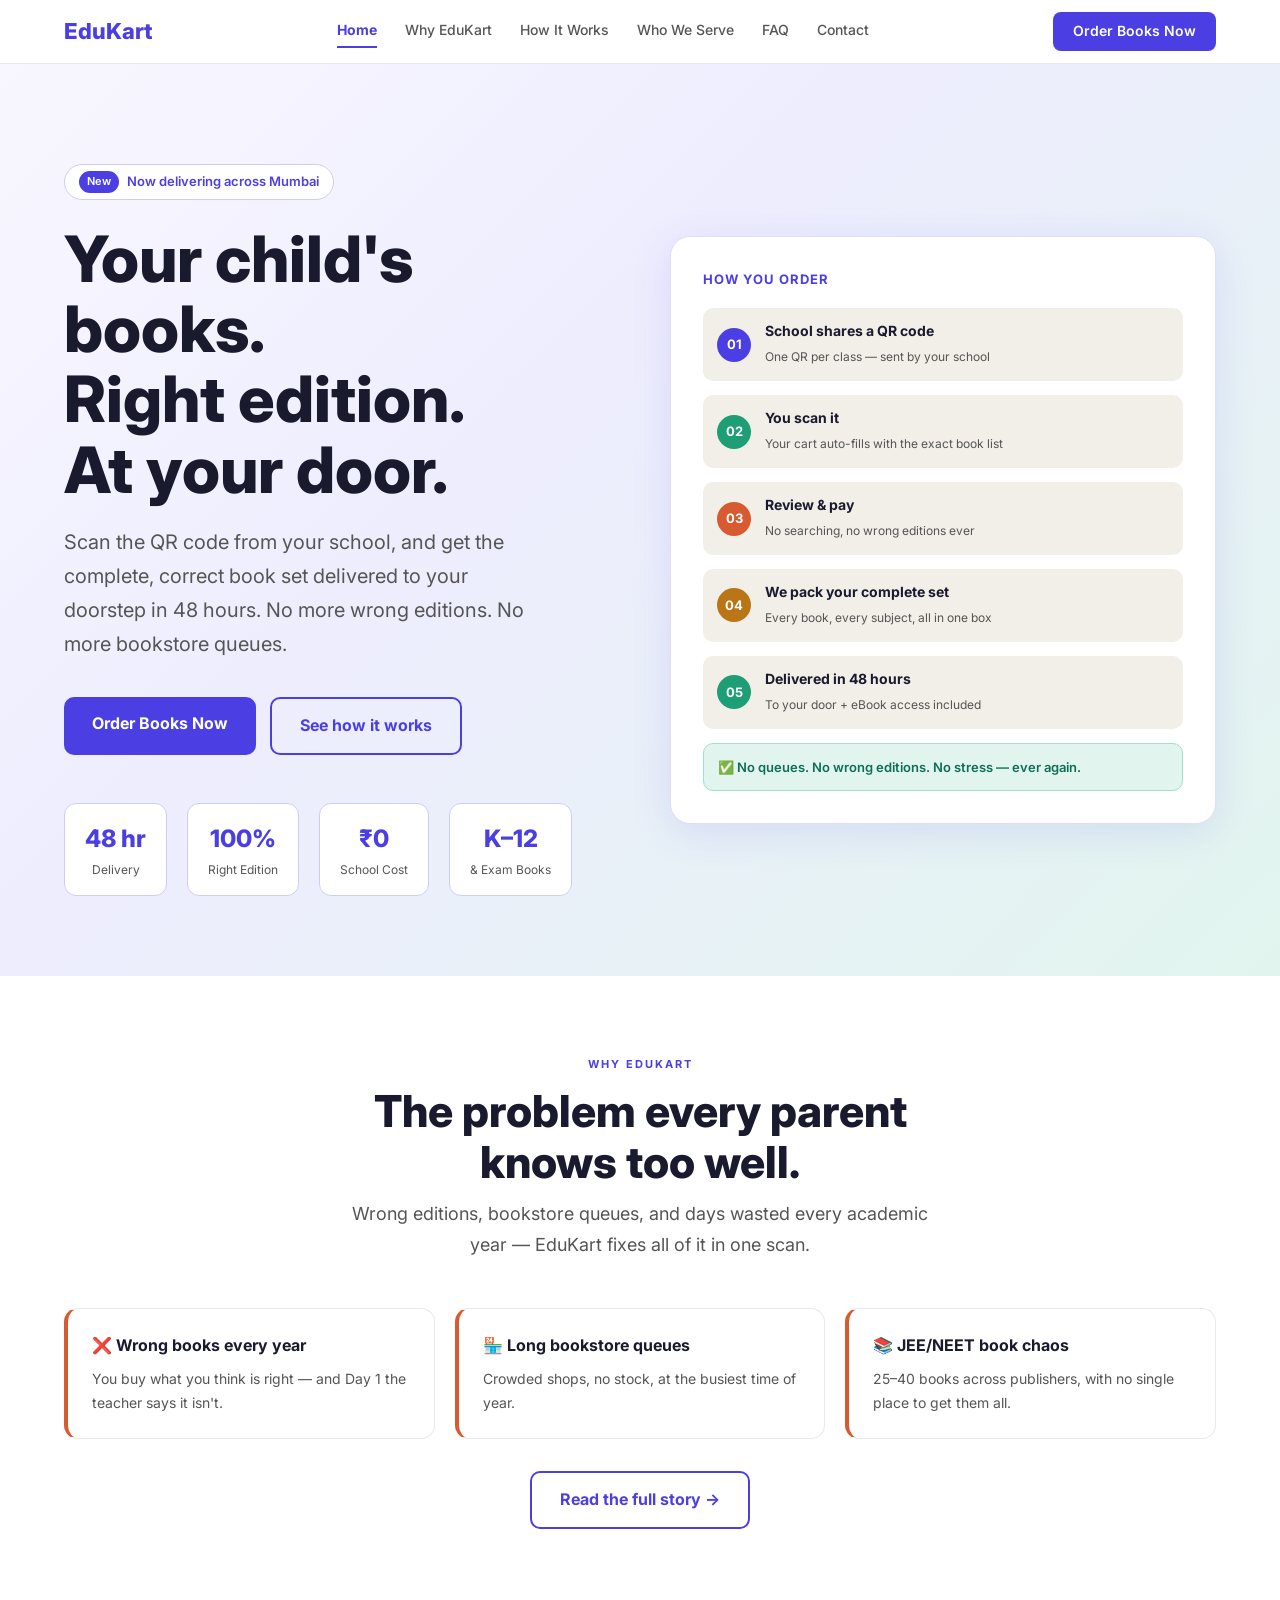
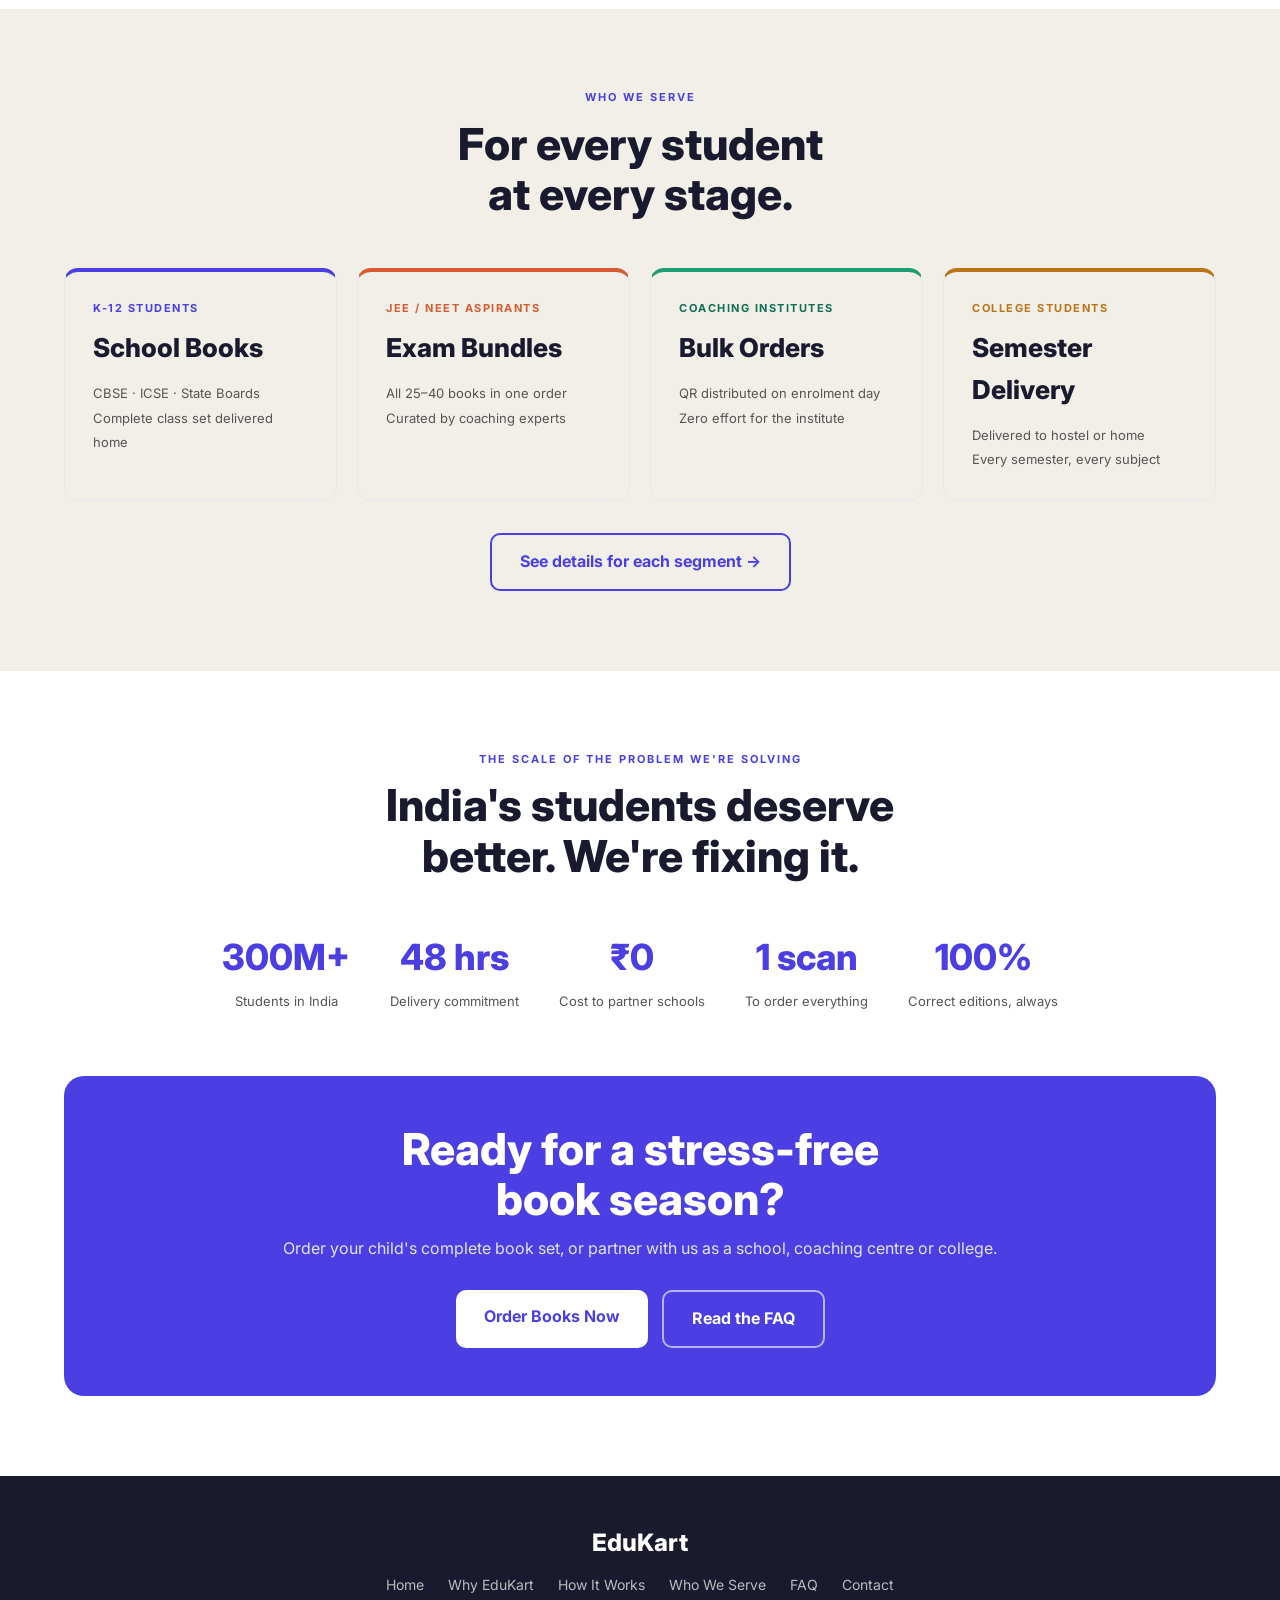
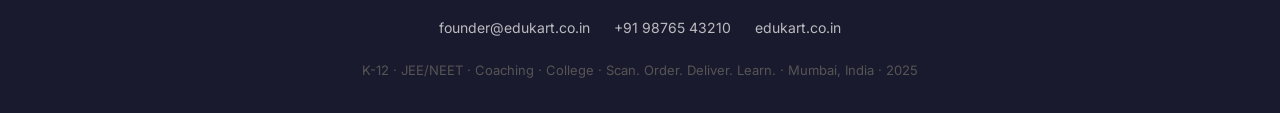
==== commit 6da3becc: "Restructure site into a proper multi-page layout Split the single scrolling landing page into dedica" ====
--- a/index.html
+++ b/index.html
@@ -4,164 +4,36 @@
 <meta charset="UTF-8">
 <meta name="viewport" content="width=device-width, initial-scale=1.0">
 <title>EduKart — India's Book Delivery & Education Platform</title>
+<meta name="description" content="Scan your school's QR code and get the complete, correct book set delivered to your door in 48 hours. No wrong editions, no bookstore queues.">
 <link href="https://fonts.googleapis.com/css2?family=Inter:wght@400;500;600;700;800&display=swap" rel="stylesheet">
-<style>
-*{margin:0;padding:0;box-sizing:border-box}
-:root{
-  --indigo:#4B3FE4;--indigo-dark:#3730b0;--indigo-light:#EEEDfe;
-  --teal:#0F6E56;--teal-mid:#1D9E75;--teal-light:#E1F5EE;
-  --coral:#D85A30;--coral-light:#FAECE7;
-  --amber:#BA7517;--amber-light:#FAEEDA;
-  --gray-light:#F1EFE8;--white:#fff;--text:#1a1a2e;--muted:#555;
-}
-body{font-family:'Inter',sans-serif;color:var(--text);background:#fff;line-height:1.6;overflow-x:hidden}
-a{text-decoration:none;color:inherit}
-
-nav{position:sticky;top:0;z-index:100;background:rgba(255,255,255,0.97);backdrop-filter:blur(8px);border-bottom:1px solid #e8e8f0;padding:0 5%;display:flex;align-items:center;justify-content:space-between;height:64px}
-.nav-logo{font-size:22px;font-weight:800;color:var(--indigo)}
-.nav-links{display:flex;gap:28px;font-size:14px;font-weight:500;color:var(--muted)}
-.nav-links a:hover{color:var(--indigo)}
-.nav-cta{background:var(--indigo);color:#fff;padding:8px 20px;border-radius:8px;font-size:14px;font-weight:600;cursor:pointer;border:none;transition:background 0.2s}
-.nav-cta:hover{background:var(--indigo-dark)}
-
-section{padding:80px 5%}
-.section-label{font-size:11px;font-weight:700;letter-spacing:2px;text-transform:uppercase;color:var(--indigo);margin-bottom:12px}
-h1{font-size:clamp(36px,5vw,64px);font-weight:800;line-height:1.1;color:var(--text)}
-h2{font-size:clamp(28px,3.5vw,44px);font-weight:800;line-height:1.15;color:var(--text)}
-h3{font-size:18px;font-weight:700;color:var(--text)}
-p{color:var(--muted);font-size:16px;line-height:1.7}
-.center{text-align:center}
-.max-w{max-width:900px;margin:0 auto}
-.subtitle{font-size:18px;color:var(--muted);margin-top:12px;max-width:600px}
-.center .subtitle{margin:12px auto 0}
-
-/* HERO */
-#hero{background:linear-gradient(135deg,#f8f7ff 0%,#eeedfe 40%,#e1f5ee 100%);padding:100px 5% 80px;min-height:90vh;display:flex;align-items:center}
-.hero-inner{max-width:1200px;margin:0 auto;display:grid;grid-template-columns:1fr 1fr;gap:60px;align-items:center}
-.hero-tag{display:inline-flex;align-items:center;gap:8px;background:var(--white);border:1px solid #d0ccf8;border-radius:20px;padding:6px 14px;font-size:13px;font-weight:600;color:var(--indigo);margin-bottom:24px}
-.hero-tag span{background:var(--indigo);color:#fff;border-radius:12px;padding:2px 8px;font-size:11px}
-.hero-sub{font-size:20px;color:var(--muted);margin:20px 0 36px;max-width:480px}
-.hero-btns{display:flex;gap:14px;flex-wrap:wrap}
-.btn-primary{background:var(--indigo);color:#fff;padding:14px 28px;border-radius:10px;font-size:16px;font-weight:700;cursor:pointer;border:none;transition:all 0.2s;display:inline-block}
-.btn-primary:hover{background:var(--indigo-dark);transform:translateY(-1px)}
-.btn-outline{background:transparent;color:var(--indigo);padding:14px 28px;border-radius:10px;font-size:16px;font-weight:700;cursor:pointer;border:2px solid var(--indigo);transition:all 0.2s;display:inline-block}
-.btn-outline:hover{background:var(--indigo-light)}
-.stat-row{display:flex;gap:20px;margin-top:48px;flex-wrap:wrap}
-.stat-box{background:var(--white);border:1px solid #d0ccf8;border-radius:12px;padding:16px 20px;text-align:center;min-width:100px}
-.stat-num{font-size:24px;font-weight:800;color:var(--indigo)}
-.stat-lbl{font-size:12px;color:var(--muted);margin-top:2px}
-.hero-visual{background:var(--white);border-radius:20px;padding:32px;box-shadow:0 8px 40px rgba(75,63,228,0.12);border:1px solid #e0ddf8}
-.hero-steps{display:flex;flex-direction:column;gap:14px}
-.step-row{display:flex;align-items:center;gap:14px;padding:12px 14px;border-radius:10px;background:var(--gray-light)}
-.step-num{width:34px;height:34px;border-radius:50%;background:var(--indigo);color:#fff;display:flex;align-items:center;justify-content:center;font-size:13px;font-weight:700;flex-shrink:0}
-.step-text strong{display:block;font-size:14px;color:var(--text);margin-bottom:1px}
-.step-text span{font-size:12px;color:var(--muted)}
-.hero-badge{background:var(--teal-light);border:1px solid #9FE1CB;border-radius:10px;padding:12px 14px;margin-top:14px}
-.hero-badge p{font-size:13px;color:var(--teal);font-weight:600;margin:0}
-
-/* PROBLEM */
-.prob-grid{display:grid;grid-template-columns:repeat(auto-fit,minmax(270px,1fr));gap:20px;margin-top:48px}
-.prob-card{border:1px solid #e8e8f0;border-radius:14px;padding:24px;border-left:4px solid var(--coral)}
-.prob-card h3{font-size:16px;margin-bottom:8px}
-.prob-card p{font-size:14px;color:var(--muted)}
-.prob-stat{background:var(--indigo);color:#fff;text-align:center;padding:20px;border-radius:14px;margin-top:32px}
-.prob-stat strong{font-size:20px;display:block}
-.prob-stat span{font-size:14px;opacity:0.85}
-
-/* HOW IT WORKS */
-.flow-steps{display:flex;gap:0;margin-top:48px;overflow-x:auto;padding-bottom:8px}
-.flow-step{flex:1;min-width:150px;text-align:center;position:relative;padding:0 12px}
-.flow-step:not(:last-child)::after{content:'→';position:absolute;right:-10px;top:28px;font-size:20px;color:var(--indigo);font-weight:700}
-.flow-circle{width:60px;height:60px;border-radius:50%;background:var(--indigo);color:#fff;display:flex;align-items:center;justify-content:center;font-size:20px;font-weight:800;margin:0 auto 12px}
-.flow-step h3{font-size:14px;font-weight:700;margin-bottom:4px}
-.flow-step p{font-size:13px;color:var(--muted)}
-.solution-metrics{display:grid;grid-template-columns:repeat(3,1fr);gap:20px;margin-top:48px}
-.sol-metric{background:var(--white);border-radius:14px;padding:24px;text-align:center;border:1px solid #e0ddf8}
-.sol-num{font-size:32px;font-weight:800;color:var(--indigo);margin-bottom:4px}
-.sol-lbl{font-size:13px;color:var(--muted)}
-
-/* BENEFITS */
-.benefits-grid{display:grid;grid-template-columns:repeat(auto-fit,minmax(240px,1fr));gap:20px;margin-top:48px}
-.benefit-card{border-radius:14px;padding:28px;background:var(--white);border:1px solid #e8e8f0;text-align:center}
-.benefit-icon{font-size:36px;margin-bottom:16px}
-.benefit-card h3{font-size:17px;margin-bottom:10px}
-.benefit-card p{font-size:14px;color:var(--muted)}
-
-/* SEGMENTS */
-.seg-grid{display:grid;grid-template-columns:repeat(auto-fit,minmax(240px,1fr));gap:20px;margin-top:48px}
-.seg-card{border-radius:14px;padding:28px;border:1px solid #e8e8f0}
-.seg-card.k12{border-top:4px solid var(--indigo)}
-.seg-card.jee{border-top:4px solid var(--coral)}
-.seg-card.coaching{border-top:4px solid var(--teal-mid)}
-.seg-card.college{border-top:4px solid var(--amber)}
-.seg-label{font-size:11px;font-weight:700;letter-spacing:1.5px;text-transform:uppercase;margin-bottom:10px}
-.seg-label.k12{color:var(--indigo)}.seg-label.jee{color:var(--coral)}.seg-label.coaching{color:var(--teal)}.seg-label.college{color:var(--amber)}
-.seg-big{font-size:26px;font-weight:800;color:var(--text);margin-bottom:12px}
-.seg-detail{font-size:13px;color:var(--muted);line-height:1.9}
-
-/* TESTIMONIAL / TRUST */
-.trust-bar{display:flex;justify-content:center;gap:40px;flex-wrap:wrap;margin-top:48px}
-.trust-item{text-align:center}
-.trust-num{font-size:36px;font-weight:800;color:var(--indigo)}
-.trust-lbl{font-size:13px;color:var(--muted);margin-top:4px}
-
-/* Q&A */
-.qa-list{max-width:760px;margin:48px auto 0;display:flex;flex-direction:column;gap:14px}
-.qa-item{background:var(--white);border-radius:14px;border:1px solid #e8e8f0;overflow:hidden}
-.qa-q{padding:18px 22px;font-size:16px;font-weight:700;color:var(--text);cursor:pointer;display:flex;justify-content:space-between;align-items:center;user-select:none}
-.qa-q:hover{background:var(--indigo-light)}
-.qa-arrow{font-size:18px;color:var(--indigo);transition:transform 0.3s;flex-shrink:0;margin-left:12px}
-.qa-a{max-height:0;overflow:hidden;transition:max-height 0.4s ease}
-.qa-a-inner{padding:0 22px 18px;font-size:15px;color:var(--muted);line-height:1.8}
-.qa-item.open .qa-arrow{transform:rotate(180deg)}
-.qa-item.open .qa-a{max-height:300px}
-
-/* CONTACT */
-.form-wrap{max-width:680px;margin:48px auto 0;background:var(--white);border-radius:20px;border:1px solid #e0ddf8;padding:40px}
-.form-grid{display:grid;grid-template-columns:1fr 1fr;gap:20px}
-.form-group{display:flex;flex-direction:column;gap:8px}
-.form-group.full{grid-column:1/-1}
-.form-group label{font-size:13px;font-weight:700;color:var(--text)}
-.form-group input,.form-group select,.form-group textarea{padding:12px 16px;border-radius:10px;border:1.5px solid #e0ddf8;font-size:15px;font-family:'Inter',sans-serif;color:var(--text);outline:none;transition:border 0.2s;background:#fff}
-.form-group input:focus,.form-group select:focus,.form-group textarea:focus{border-color:var(--indigo)}
-.form-group textarea{resize:vertical;min-height:90px}
-.form-submit{background:var(--indigo);color:#fff;border:none;border-radius:10px;padding:15px 32px;font-size:16px;font-weight:700;cursor:pointer;transition:all 0.2s;margin-top:8px;width:100%}
-.form-submit:hover{background:var(--indigo-dark);transform:translateY(-1px)}
-.form-submit:disabled{opacity:0.6;cursor:not-allowed;transform:none}
-.form-msg{margin-top:16px;padding:14px 18px;border-radius:10px;font-size:14px;font-weight:600;display:none}
-.form-msg.success{background:var(--teal-light);color:var(--teal);border:1px solid #9FE1CB;display:block}
-.form-msg.error{background:var(--coral-light);color:var(--coral);border:1px solid #F0997B;display:block}
-.contact-phone{text-align:center;margin-top:24px;font-size:15px;color:var(--muted)}
-.contact-phone strong{color:var(--indigo)}
-
-footer{background:var(--text);color:rgba(255,255,255,0.7);padding:40px 5%;text-align:center}
-.footer-logo{font-size:24px;font-weight:800;color:#fff;margin-bottom:12px}
-.footer-links{display:flex;justify-content:center;gap:28px;font-size:14px;margin-bottom:20px;flex-wrap:wrap}
-.footer-links a{color:rgba(255,255,255,0.7)}.footer-links a:hover{color:#fff}
-.footer-copy{font-size:13px}
-
-@media(max-width:768px){
-  .hero-inner{grid-template-columns:1fr}.hero-visual{display:none}
-  .solution-metrics{grid-template-columns:1fr}.form-grid{grid-template-columns:1fr}
-  nav .nav-links{display:none}
-  .flow-steps{flex-direction:column;align-items:center}
-  .flow-step::after{display:none}
-}
-</style>
+<link rel="stylesheet" href="assets/style.css">
 </head>
 <body>
 
 <nav>
-  <div class="nav-logo">EduKart</div>
+  <a href="index.html" class="nav-logo">EduKart</a>
   <div class="nav-links">
-    <a href="#problem">Problem</a>
-    <a href="#how">How it Works</a>
-    <a href="#segments">Who We Serve</a>
-    <a href="#qa">FAQ</a>
-    <a href="#contact">Contact</a>
+    <a href="index.html" class="active">Home</a>
+    <a href="about.html">Why EduKart</a>
+    <a href="how-it-works.html">How It Works</a>
+    <a href="who-we-serve.html">Who We Serve</a>
+    <a href="faq.html">FAQ</a>
+    <a href="contact.html">Contact</a>
   </div>
-  <button class="nav-cta" onclick="document.getElementById('contact').scrollIntoView({behavior:'smooth'})">Order Books Now</button>
+  <div class="nav-right">
+    <a class="nav-cta" href="contact.html">Order Books Now</a>
+    <button class="nav-toggle" onclick="toggleNav()" aria-label="Toggle menu"><span></span><span></span><span></span></button>
+  </div>
 </nav>
+<div class="nav-mobile" id="nav-mobile">
+  <a href="index.html" class="active">Home</a>
+  <a href="about.html">Why EduKart</a>
+  <a href="how-it-works.html">How It Works</a>
+  <a href="who-we-serve.html">Who We Serve</a>
+  <a href="faq.html">FAQ</a>
+  <a href="contact.html">Contact</a>
+  <a class="nav-cta" href="contact.html">Order Books Now</a>
+</div>
 
 <!-- HERO -->
 <section id="hero">
@@ -171,8 +43,8 @@
       <h1>Your child's books.<br>Right edition.<br>At your door.</h1>
       <p class="hero-sub">Scan the QR code from your school, and get the complete, correct book set delivered to your doorstep in 48 hours. No more wrong editions. No more bookstore queues.</p>
       <div class="hero-btns">
-        <button class="btn-primary" onclick="document.getElementById('contact').scrollIntoView({behavior:'smooth'})">Order Books Now</button>
-        <button class="btn-outline" onclick="document.getElementById('how').scrollIntoView({behavior:'smooth'})">See how it works</button>
+        <a class="btn-primary" href="contact.html">Order Books Now</a>
+        <a class="btn-outline" href="how-it-works.html">See how it works</a>
       </div>
       <div class="stat-row">
         <div class="stat-box"><div class="stat-num">48 hr</div><div class="stat-lbl">Delivery</div></div>
@@ -195,133 +67,42 @@
   </div>
 </section>
 
-<!-- PROBLEM -->
-<section id="problem" style="background:#fff">
-  <div class="section-label">The Problem We Solve</div>
-  <h2>Every parent knows<br>this pain.</h2>
-  <p class="subtitle">Every year, the same frustrating experience — and it's completely avoidable.</p>
+<!-- WHY EDUKART TEASER -->
+<section style="background:#fff">
+  <div class="center max-w">
+    <div class="section-label">Why EduKart</div>
+    <h2>The problem every parent<br>knows too well.</h2>
+    <p class="subtitle">Wrong editions, bookstore queues, and days wasted every academic year — EduKart fixes all of it in one scan.</p>
+  </div>
   <div class="prob-grid">
-    <div class="prob-card"><h3>❌ Wrong books every year</h3><p>You buy what you think is the right edition — and on Day 1 the teacher says it's wrong. Time and money wasted.</p></div>
-    <div class="prob-card"><h3>🏪 Long queues at bookstores</h3><p>Crowded shops, no stock, rude queues — all at the busiest time of year when you have a hundred other things to do.</p></div>
-    <div class="prob-card"><h3>📦 No home delivery option</h3><p>There's no service that delivers a complete, curated school book set to your home. Until now.</p></div>
-    <div class="prob-card"><h3>📚 JEE/NEET book chaos</h3><p>25–40 books across different publishers. No single place to get them all. Students waste weeks tracking them down.</p></div>
-    <div class="prob-card"><h3>📱 No digital backup</h3><p>Books get lost or damaged and there's no softcopy fallback. Your child starts the year already behind.</p></div>
-    <div class="prob-card"><h3>⏰ Days wasted every year</h3><p>Parents spend entire days hunting books at the start of every academic year. This happens every single year.</p></div>
+    <div class="prob-card"><h3>❌ Wrong books every year</h3><p>You buy what you think is right — and Day 1 the teacher says it isn't.</p></div>
+    <div class="prob-card"><h3>🏪 Long bookstore queues</h3><p>Crowded shops, no stock, at the busiest time of year.</p></div>
+    <div class="prob-card"><h3>📚 JEE/NEET book chaos</h3><p>25–40 books across publishers, with no single place to get them all.</p></div>
   </div>
-  <div class="prob-stat"><strong>EduKart fixes all of this — in one scan.</strong><span>Right books. Right edition. Right at your door.</span></div>
-</section>
-
-<!-- HOW IT WORKS -->
-<section id="how" style="background:var(--gray-light)">
-  <div class="center max-w">
-    <div class="section-label">How It Works</div>
-    <h2>From scan to doorstep<br>in 48 hours.</h2>
-    <p class="subtitle">The simplest book ordering experience ever built for Indian students.</p>
-  </div>
-  <div class="flow-steps">
-    <div class="flow-step"><div class="flow-circle">📋</div><h3>School shares QR</h3><p>One QR per class/batch</p></div>
-    <div class="flow-step"><div class="flow-circle" style="background:var(--teal-mid)">📱</div><h3>You scan it</h3><p>Cart auto-fills instantly</p></div>
-    <div class="flow-step"><div class="flow-circle" style="background:var(--coral)">💳</div><h3>Pay securely</h3><p>UPI, card, net banking</p></div>
-    <div class="flow-step"><div class="flow-circle" style="background:var(--amber)">📦</div><h3>We pack & ship</h3><p>Complete set, one box</p></div>
-    <div class="flow-step"><div class="flow-circle" style="background:#1D9E75">🏠</div><h3>Delivered home</h3><p>48 hrs + eBook access</p></div>
-  </div>
-  <div class="solution-metrics">
-    <div class="sol-metric"><div class="sol-num">48 hrs</div><div class="sol-lbl">Guaranteed delivery to your doorstep</div></div>
-    <div class="sol-metric"><div class="sol-num">100%</div><div class="sol-lbl">Correct edition — verified by your school</div></div>
-    <div class="sol-metric"><div class="sol-num">1 scan</div><div class="sol-lbl">Complete book set, all subjects, one order</div></div>
+  <div class="center" style="margin-top:32px">
+    <a class="btn-outline" href="about.html">Read the full story →</a>
   </div>
 </section>
 
-<!-- BENEFITS -->
-<section id="benefits" style="background:#fff">
+<!-- WHO WE SERVE TEASER -->
+<section style="background:var(--gray-light)">
   <div class="center max-w">
-    <div class="section-label">Why Parents & Students Love EduKart</div>
-    <h2>Everything you need.<br>Nothing you don't.</h2>
+    <div class="section-label">Who We Serve</div>
+    <h2>For every student<br>at every stage.</h2>
   </div>
-  <div class="benefits-grid">
-    <div class="benefit-card">
-      <div class="benefit-icon">✅</div>
-      <h3>Always the right edition</h3>
-      <p>Book lists come directly from your school — no guesswork, no wrong purchases, no wasted money.</p>
-    </div>
-    <div class="benefit-card">
-      <div class="benefit-icon">🚚</div>
-      <h3>Delivered to your door</h3>
-      <p>No queues, no travel, no stress. Your complete book set arrives at home within 48 hours of ordering.</p>
-    </div>
-    <div class="benefit-card">
-      <div class="benefit-icon">📱</div>
-      <h3>Free eBook access</h3>
-      <p>Every physical order includes digital access to your books — so your child is never without their materials.</p>
-    </div>
-    <div class="benefit-card">
-      <div class="benefit-icon">💰</div>
-      <h3>Best prices, direct</h3>
-      <p>We source directly from publishers — no middlemen markup. You get fair wholesale-equivalent pricing.</p>
-    </div>
-    <div class="benefit-card">
-      <div class="benefit-icon">📦</div>
-      <h3>One box, all subjects</h3>
-      <p>Every subject, every book, packed together in a single order. Nothing missing, nothing extra.</p>
-    </div>
-    <div class="benefit-card">
-      <div class="benefit-icon">🔁</div>
-      <h3>Automatic every year</h3>
-      <p>We remind you at the start of each academic year. One scan and your child is set for the year ahead.</p>
-    </div>
+  <div class="seg-grid">
+    <div class="seg-card k12"><div class="seg-label k12">K-12 Students</div><div class="seg-big">School Books</div><div class="seg-detail">CBSE · ICSE · State Boards<br>Complete class set delivered home</div></div>
+    <div class="seg-card jee"><div class="seg-label jee">JEE / NEET Aspirants</div><div class="seg-big">Exam Bundles</div><div class="seg-detail">All 25–40 books in one order<br>Curated by coaching experts</div></div>
+    <div class="seg-card coaching"><div class="seg-label coaching">Coaching Institutes</div><div class="seg-big">Bulk Orders</div><div class="seg-detail">QR distributed on enrolment day<br>Zero effort for the institute</div></div>
+    <div class="seg-card college"><div class="seg-label college">College Students</div><div class="seg-big">Semester Delivery</div><div class="seg-detail">Delivered to hostel or home<br>Every semester, every subject</div></div>
   </div>
-</section>
-
-<!-- SEGMENTS -->
-<section id="segments" style="background:var(--gray-light)">
-  <div class="section-label">Who We Serve</div>
-  <h2>For every student<br>at every stage.</h2>
-  <div class="seg-grid">
-    <div class="seg-card k12">
-      <div class="seg-label k12">K-12 Students</div>
-      <div class="seg-big">School Books</div>
-      <div class="seg-detail">
-        CBSE · ICSE · State Boards<br>
-        Complete class set delivered home<br>
-        ₹800–2,500 per student<br>
-        Right edition, verified by school
-      </div>
-    </div>
-    <div class="seg-card jee">
-      <div class="seg-label jee">JEE / NEET Aspirants</div>
-      <div class="seg-big">Exam Book Bundles</div>
-      <div class="seg-detail">
-        All 25–40 books in one order<br>
-        Curated by top coaching experts<br>
-        ₹3,000–8,000 per bundle<br>
-        Delivered before your coaching starts
-      </div>
-    </div>
-    <div class="seg-card coaching">
-      <div class="seg-label coaching">Coaching Institutes</div>
-      <div class="seg-big">Bulk Orders</div>
-      <div class="seg-detail">
-        QR distributed on enrolment day<br>
-        Students order instantly, no chaos<br>
-        Bulk pricing available<br>
-        Zero effort from the institute
-      </div>
-    </div>
-    <div class="seg-card college">
-      <div class="seg-label college">College Students</div>
-      <div class="seg-big">Semester Delivery</div>
-      <div class="seg-detail">
-        Delivered to hostel or home<br>
-        Twice a year, every semester<br>
-        ₹6,000–15,000 per year<br>
-        All subjects, one delivery
-      </div>
-    </div>
+  <div class="center" style="margin-top:32px">
+    <a class="btn-outline" href="who-we-serve.html">See details for each segment →</a>
   </div>
 </section>
 
 <!-- TRUST NUMBERS -->
-<section id="trust" style="background:#fff">
+<section style="background:#fff">
   <div class="center max-w">
     <div class="section-label">The Scale of the Problem We're Solving</div>
     <h2>India's students deserve<br>better. We're fixing it.</h2>
@@ -333,136 +114,27 @@
     <div class="trust-item"><div class="trust-num">1 scan</div><div class="trust-lbl">To order everything</div></div>
     <div class="trust-item"><div class="trust-num">100%</div><div class="trust-lbl">Correct editions, always</div></div>
   </div>
-</section>
-
-<!-- Q&A -->
-<section id="qa" style="background:var(--gray-light)">
-  <div class="center max-w">
-    <div class="section-label">Frequently Asked Questions</div>
-    <h2>Your questions,<br>answered.</h2>
-  </div>
-  <div class="qa-list">
-    <div class="qa-item">
-      <div class="qa-q" onclick="toggleQA(this)">How do I order books through EduKart? <span class="qa-arrow">▼</span></div>
-      <div class="qa-a"><div class="qa-a-inner">It's simple — your school will share a QR code for your child's class. Just scan it with your phone camera, and your cart automatically fills with the exact books required for that class — right edition, right publisher. Review the list, make payment via UPI, card, or net banking, and your complete book set will be delivered to your home within 48 hours.</div></div>
-    </div>
-    <div class="qa-item">
-      <div class="qa-q" onclick="toggleQA(this)">How can I be sure I'm getting the correct edition? <span class="qa-arrow">▼</span></div>
-      <div class="qa-a"><div class="qa-a-inner">That's the core promise of EduKart. Every QR code is configured directly with your school's official book list for the academic year. When you scan, the books that appear are exactly what the school has specified — correct title, correct publisher, correct edition. There is no manual searching involved, which completely eliminates the risk of buying the wrong edition.</div></div>
-    </div>
-    <div class="qa-item">
-      <div class="qa-q" onclick="toggleQA(this)">What if my school is not yet on EduKart? <span class="qa-arrow">▼</span></div>
-      <div class="qa-a"><div class="qa-a-inner">You can still reach out to us! Fill out the contact form below or call +91 98765 43210 and let us know your school's name and city. We will proactively contact your school's administration to onboard them. The service is completely free for schools — so adoption is quick and easy. You can also ask your school's principal or admin to contact us directly.</div></div>
-    </div>
-    <div class="qa-item">
-      <div class="qa-q" onclick="toggleQA(this)">Do you deliver JEE and NEET books too? <span class="qa-arrow">▼</span></div>
-      <div class="qa-a"><div class="qa-a-inner">Yes! JEE and NEET aspirants typically need 25–40 books spread across multiple publishers — which is an exhausting and expensive process to manage alone. EduKart offers curated exam book bundles covering all the required titles in a single order. If your coaching centre is partnered with EduKart, you'll receive a QR on enrolment day. You can also order directly through our platform.</div></div>
-    </div>
-    <div class="qa-item">
-      <div class="qa-q" onclick="toggleQA(this)">What is included with every order? <span class="qa-arrow">▼</span></div>
-      <div class="qa-a"><div class="qa-a-inner">Every EduKart order includes the complete physical book set for your class or exam — all subjects, all books, packed together in one box. In addition, every order includes digital eBook access to your full book set, so your child can study from their phone or tablet even before the physical books arrive or in case a book is misplaced. It's the most complete book delivery experience available in India.</div></div>
-    </div>
-    <div class="qa-item">
-      <div class="qa-q" onclick="toggleQA(this)">Which cities does EduKart currently deliver to? <span class="qa-arrow">▼</span></div>
-      <div class="qa-a"><div class="qa-a-inner">EduKart is currently launching in Mumbai and will be expanding to more cities very soon. If you're outside Mumbai, fill in the contact form with your city — we're prioritising expansion based on demand. The more people who register interest from a city, the faster we arrive there. We plan to cover 10+ cities across India within the next 2 years.</div></div>
+  <div class="cta-banner">
+    <h2>Ready for a stress-free<br>book season?</h2>
+    <p>Order your child's complete book set, or partner with us as a school, coaching centre or college.</p>
+    <div class="hero-btns">
+      <a class="btn-primary" href="contact.html" style="background:#fff;color:var(--indigo)">Order Books Now</a>
+      <a class="btn-outline" href="faq.html">Read the FAQ</a>
     </div>
   </div>
-</section>
-
-<!-- CONTACT -->
-<section id="contact" style="background:#fff">
-  <div class="center max-w">
-    <div class="section-label">Get in Touch</div>
-    <h2>Order books, partner<br>with us, or just say hi.</h2>
-    <p class="subtitle">Whether you're a parent, school, coaching centre or college — we'd love to hear from you.</p>
-  </div>
-  <div class="form-wrap">
-    <div class="form-grid">
-      <div class="form-group">
-        <label>Full Name *</label>
-        <input type="text" id="f-name" placeholder="Rajesh Kumar" required>
-      </div>
-      <div class="form-group">
-        <label>Phone Number *</label>
-        <input type="tel" id="f-phone" placeholder="+91 98765 43210" required>
-      </div>
-      <div class="form-group">
-        <label>Email Address *</label>
-        <input type="email" id="f-email" placeholder="you@email.com" required>
-      </div>
-      <div class="form-group">
-        <label>School / Organisation Name</label>
-        <input type="text" id="f-org" placeholder="Delhi Public School, Mumbai">
-      </div>
-      <div class="form-group">
-        <label>City</label>
-        <input type="text" id="f-city" placeholder="Mumbai">
-      </div>
-      <div class="form-group">
-        <label>State</label>
-        <select id="f-state">
-          <option value="">Select state</option>
-          <option>Andhra Pradesh</option>
-          <option>Arunachal Pradesh</option>
-          <option>Assam</option>
-          <option>Bihar</option>
-          <option>Chhattisgarh</option>
-          <option>Goa</option>
-          <option>Gujarat</option>
-          <option>Haryana</option>
-          <option>Himachal Pradesh</option>
-          <option>Jharkhand</option>
-          <option>Karnataka</option>
-          <option>Kerala</option>
-          <option>Madhya Pradesh</option>
-          <option>Maharashtra</option>
-          <option>Manipur</option>
-          <option>Meghalaya</option>
-          <option>Mizoram</option>
-          <option>Nagaland</option>
-          <option>Odisha</option>
-          <option>Punjab</option>
-          <option>Rajasthan</option>
-          <option>Sikkim</option>
-          <option>Tamil Nadu</option>
-          <option>Telangana</option>
-          <option>Tripura</option>
-          <option>Uttar Pradesh</option>
-          <option>Uttarakhand</option>
-          <option>West Bengal</option>
-          <option>Delhi (NCT)</option>
-          <option>Jammu & Kashmir</option>
-          <option>Ladakh</option>
-          <option>Chandigarh</option>
-          <option>Puducherry</option>
-        </select>
-      </div>
-      <div class="form-group">
-        <label>I am a…</label>
-        <select id="f-type">
-          <option value="">Select role</option>
-          <option>Parent</option>
-          <option>Student</option>
-          <option>School Principal / Admin</option>
-          <option>Coaching Institute Owner</option>
-          <option>College Admin</option>
-          <option>Other</option>
-        </select>
-      </div>
-      <div class="form-group full">
-        <label>Message / Query</label>
-        <textarea id="f-msg" placeholder="Tell us what you need — book order, school partnership, or anything else…"></textarea>
-      </div>
-    </div>
-    <button class="form-submit" id="submit-btn" onclick="submitForm()">Send Message →</button>
-    <div class="form-msg" id="form-msg"></div>
-  </div>
-  <div class="contact-phone">Or call us directly: <strong>+91 98765 43210</strong> · <a href="mailto:founder@edukart.co.in" style="color:var(--indigo)">founder@edukart.co.in</a></div>
 </section>
 
 <footer>
   <div class="footer-logo">EduKart</div>
   <div class="footer-links">
+    <a href="index.html">Home</a>
+    <a href="about.html">Why EduKart</a>
+    <a href="how-it-works.html">How It Works</a>
+    <a href="who-we-serve.html">Who We Serve</a>
+    <a href="faq.html">FAQ</a>
+    <a href="contact.html">Contact</a>
+  </div>
+  <div class="footer-contact">
     <a href="mailto:founder@edukart.co.in">founder@edukart.co.in</a>
     <a href="tel:+919876543210">+91 98765 43210</a>
     <a href="https://edukart.co.in" target="_blank">edukart.co.in</a>
@@ -470,57 +142,6 @@
   <p class="footer-copy">K-12 · JEE/NEET · Coaching · College · Scan. Order. Deliver. Learn. · Mumbai, India · 2025</p>
 </footer>
 
-<script>
-const SCRIPT_URL = 'https://script.google.com/macros/s/AKfycbzyl8iBTmqDou0JP8dk5u6JNJUPMMfk074OEwKy9qbye9QanzG-bm-FzaG8F1avPdrLHw/exec';
-
-function toggleQA(el) {
-  const item = el.parentElement;
-  const isOpen = item.classList.contains('open');
-  document.querySelectorAll('.qa-item.open').forEach(i => i.classList.remove('open'));
-  if (!isOpen) item.classList.add('open');
-}
-
-async function submitForm() {
-  const name = document.getElementById('f-name').value.trim();
-  const phone = document.getElementById('f-phone').value.trim();
-  const email = document.getElementById('f-email').value.trim();
-  const org = document.getElementById('f-org').value.trim();
-  const city = document.getElementById('f-city').value.trim();
-  const state = document.getElementById('f-state').value;
-  const type = document.getElementById('f-type').value;
-  const msg = document.getElementById('f-msg').value.trim();
-  const msgEl = document.getElementById('form-msg');
-  const btn = document.getElementById('submit-btn');
-
-  msgEl.className = 'form-msg';
-  if (!name || !phone || !email) {
-    msgEl.textContent = 'Please fill in Name, Phone, and Email.';
-    msgEl.className = 'form-msg error';
-    return;
-  }
-
-  btn.disabled = true;
-  btn.textContent = 'Sending…';
-
-  const payload = {
-    timestamp: new Date().toLocaleString('en-IN', {timeZone:'Asia/Kolkata'}),
-    name, phone, email, org, city, state, type, message: msg
-  };
-
-  fetch(SCRIPT_URL, {
-    method: 'POST',
-    mode: 'no-cors',
-    headers: {'Content-Type':'application/json'},
-    body: JSON.stringify(payload)
-  });
-
-  msgEl.textContent = '✅ Thank you! We\'ll get back to you within 24 hours.';
-  msgEl.className = 'form-msg success';
-  ['f-name','f-phone','f-email','f-org','f-city','f-msg'].forEach(id => document.getElementById(id).value = '');
-  document.getElementById('f-type').value = '';
-  btn.disabled = false;
-  btn.textContent = 'Send Message →';
-}
-</script>
+<script src="assets/main.js"></script>
 </body>
 </html>
--- a/assets/style.css
+++ b/assets/style.css
@@ -0,0 +1,175 @@
+*{margin:0;padding:0;box-sizing:border-box}
+:root{
+  --indigo:#4B3FE4;--indigo-dark:#3730b0;--indigo-light:#EEEDfe;
+  --teal:#0F6E56;--teal-mid:#1D9E75;--teal-light:#E1F5EE;
+  --coral:#D85A30;--coral-light:#FAECE7;
+  --amber:#BA7517;--amber-light:#FAEEDA;
+  --gray-light:#F1EFE8;--white:#fff;--text:#1a1a2e;--muted:#555;
+}
+html{scroll-behavior:smooth}
+body{font-family:'Inter',sans-serif;color:var(--text);background:#fff;line-height:1.6;overflow-x:hidden}
+a{text-decoration:none;color:inherit}
+ul{list-style:none}
+
+/* NAV */
+nav{position:sticky;top:0;z-index:200;background:rgba(255,255,255,0.97);backdrop-filter:blur(8px);border-bottom:1px solid #e8e8f0;padding:0 5%;display:flex;align-items:center;justify-content:space-between;height:64px}
+.nav-logo{font-size:22px;font-weight:800;color:var(--indigo)}
+.nav-links{display:flex;gap:28px;font-size:14px;font-weight:500;color:var(--muted)}
+.nav-links a{padding:4px 0;border-bottom:2px solid transparent;transition:color 0.2s,border-color 0.2s}
+.nav-links a:hover{color:var(--indigo)}
+.nav-links a.active{color:var(--indigo);border-bottom-color:var(--indigo);font-weight:700}
+.nav-cta{background:var(--indigo);color:#fff;padding:8px 20px;border-radius:8px;font-size:14px;font-weight:600;cursor:pointer;border:none;transition:background 0.2s;display:inline-block}
+.nav-cta:hover{background:var(--indigo-dark)}
+.nav-right{display:flex;align-items:center;gap:24px}
+.nav-toggle{display:none;flex-direction:column;gap:5px;background:none;border:none;cursor:pointer;padding:8px}
+.nav-toggle span{width:22px;height:2px;background:var(--text)}
+.nav-mobile{display:none}
+
+section{padding:80px 5%}
+.section-label{font-size:11px;font-weight:700;letter-spacing:2px;text-transform:uppercase;color:var(--indigo);margin-bottom:12px}
+h1{font-size:clamp(36px,5vw,64px);font-weight:800;line-height:1.1;color:var(--text)}
+h2{font-size:clamp(28px,3.5vw,44px);font-weight:800;line-height:1.15;color:var(--text)}
+h3{font-size:18px;font-weight:700;color:var(--text)}
+p{color:var(--muted);font-size:16px;line-height:1.7}
+.center{text-align:center}
+.max-w{max-width:900px;margin:0 auto}
+.subtitle{font-size:18px;color:var(--muted);margin-top:12px;max-width:600px}
+.center .subtitle{margin:12px auto 0}
+
+/* PAGE HEADER (inner pages) */
+.page-header{background:linear-gradient(135deg,#f8f7ff 0%,#eeedfe 40%,#e1f5ee 100%);padding:64px 5% 56px;text-align:center}
+.page-header .section-label{justify-content:center}
+.breadcrumb{font-size:13px;color:var(--muted);margin-bottom:16px}
+.breadcrumb a{color:var(--indigo);font-weight:600}
+.breadcrumb span{margin:0 6px;color:#bbb}
+
+/* HERO (home only) */
+#hero{background:linear-gradient(135deg,#f8f7ff 0%,#eeedfe 40%,#e1f5ee 100%);padding:100px 5% 80px;min-height:90vh;display:flex;align-items:center}
+.hero-inner{max-width:1200px;margin:0 auto;display:grid;grid-template-columns:1fr 1fr;gap:60px;align-items:center}
+.hero-tag{display:inline-flex;align-items:center;gap:8px;background:var(--white);border:1px solid #d0ccf8;border-radius:20px;padding:6px 14px;font-size:13px;font-weight:600;color:var(--indigo);margin-bottom:24px}
+.hero-tag span{background:var(--indigo);color:#fff;border-radius:12px;padding:2px 8px;font-size:11px}
+.hero-sub{font-size:20px;color:var(--muted);margin:20px 0 36px;max-width:480px}
+.hero-btns{display:flex;gap:14px;flex-wrap:wrap}
+.btn-primary{background:var(--indigo);color:#fff;padding:14px 28px;border-radius:10px;font-size:16px;font-weight:700;cursor:pointer;border:none;transition:all 0.2s;display:inline-block}
+.btn-primary:hover{background:var(--indigo-dark);transform:translateY(-1px)}
+.btn-outline{background:transparent;color:var(--indigo);padding:14px 28px;border-radius:10px;font-size:16px;font-weight:700;cursor:pointer;border:2px solid var(--indigo);transition:all 0.2s;display:inline-block}
+.btn-outline:hover{background:var(--indigo-light)}
+.stat-row{display:flex;gap:20px;margin-top:48px;flex-wrap:wrap}
+.stat-box{background:var(--white);border:1px solid #d0ccf8;border-radius:12px;padding:16px 20px;text-align:center;min-width:100px}
+.stat-num{font-size:24px;font-weight:800;color:var(--indigo)}
+.stat-lbl{font-size:12px;color:var(--muted);margin-top:2px}
+.hero-visual{background:var(--white);border-radius:20px;padding:32px;box-shadow:0 8px 40px rgba(75,63,228,0.12);border:1px solid #e0ddf8}
+.hero-steps{display:flex;flex-direction:column;gap:14px}
+.step-row{display:flex;align-items:center;gap:14px;padding:12px 14px;border-radius:10px;background:var(--gray-light)}
+.step-num{width:34px;height:34px;border-radius:50%;background:var(--indigo);color:#fff;display:flex;align-items:center;justify-content:center;font-size:13px;font-weight:700;flex-shrink:0}
+.step-text strong{display:block;font-size:14px;color:var(--text);margin-bottom:1px}
+.step-text span{font-size:12px;color:var(--muted)}
+.hero-badge{background:var(--teal-light);border:1px solid #9FE1CB;border-radius:10px;padding:12px 14px;margin-top:14px}
+.hero-badge p{font-size:13px;color:var(--teal);font-weight:600;margin:0}
+
+/* PROBLEM */
+.prob-grid{display:grid;grid-template-columns:repeat(auto-fit,minmax(270px,1fr));gap:20px;margin-top:48px}
+.prob-card{border:1px solid #e8e8f0;border-radius:14px;padding:24px;border-left:4px solid var(--coral)}
+.prob-card h3{font-size:16px;margin-bottom:8px}
+.prob-card p{font-size:14px;color:var(--muted)}
+.prob-stat{background:var(--indigo);color:#fff;text-align:center;padding:20px;border-radius:14px;margin-top:32px}
+.prob-stat strong{font-size:20px;display:block}
+.prob-stat span{font-size:14px;opacity:0.85}
+
+/* HOW IT WORKS */
+.flow-steps{display:flex;gap:0;margin-top:48px;overflow-x:auto;padding-bottom:8px}
+.flow-step{flex:1;min-width:150px;text-align:center;position:relative;padding:0 12px}
+.flow-step:not(:last-child)::after{content:'→';position:absolute;right:-10px;top:28px;font-size:20px;color:var(--indigo);font-weight:700}
+.flow-circle{width:60px;height:60px;border-radius:50%;background:var(--indigo);color:#fff;display:flex;align-items:center;justify-content:center;font-size:20px;font-weight:800;margin:0 auto 12px}
+.flow-step h3{font-size:14px;font-weight:700;margin-bottom:4px}
+.flow-step p{font-size:13px;color:var(--muted)}
+.solution-metrics{display:grid;grid-template-columns:repeat(3,1fr);gap:20px;margin-top:48px}
+.sol-metric{background:var(--white);border-radius:14px;padding:24px;text-align:center;border:1px solid #e0ddf8}
+.sol-num{font-size:32px;font-weight:800;color:var(--indigo);margin-bottom:4px}
+.sol-lbl{font-size:13px;color:var(--muted)}
+
+/* BENEFITS */
+.benefits-grid{display:grid;grid-template-columns:repeat(auto-fit,minmax(240px,1fr));gap:20px;margin-top:48px}
+.benefit-card{border-radius:14px;padding:28px;background:var(--white);border:1px solid #e8e8f0;text-align:center}
+.benefit-icon{font-size:36px;margin-bottom:16px}
+.benefit-card h3{font-size:17px;margin-bottom:10px}
+.benefit-card p{font-size:14px;color:var(--muted)}
+
+/* SEGMENTS */
+.seg-grid{display:grid;grid-template-columns:repeat(auto-fit,minmax(240px,1fr));gap:20px;margin-top:48px}
+.seg-card{border-radius:14px;padding:28px;border:1px solid #e8e8f0}
+.seg-card.k12{border-top:4px solid var(--indigo)}
+.seg-card.jee{border-top:4px solid var(--coral)}
+.seg-card.coaching{border-top:4px solid var(--teal-mid)}
+.seg-card.college{border-top:4px solid var(--amber)}
+.seg-label{font-size:11px;font-weight:700;letter-spacing:1.5px;text-transform:uppercase;margin-bottom:10px}
+.seg-label.k12{color:var(--indigo)}.seg-label.jee{color:var(--coral)}.seg-label.coaching{color:var(--teal)}.seg-label.college{color:var(--amber)}
+.seg-big{font-size:26px;font-weight:800;color:var(--text);margin-bottom:12px}
+.seg-detail{font-size:13px;color:var(--muted);line-height:1.9}
+
+/* TESTIMONIAL / TRUST */
+.trust-bar{display:flex;justify-content:center;gap:40px;flex-wrap:wrap;margin-top:48px}
+.trust-item{text-align:center}
+.trust-num{font-size:36px;font-weight:800;color:var(--indigo)}
+.trust-lbl{font-size:13px;color:var(--muted);margin-top:4px}
+
+/* Q&A */
+.qa-list{max-width:760px;margin:48px auto 0;display:flex;flex-direction:column;gap:14px}
+.qa-item{background:var(--white);border-radius:14px;border:1px solid #e8e8f0;overflow:hidden}
+.qa-q{padding:18px 22px;font-size:16px;font-weight:700;color:var(--text);cursor:pointer;display:flex;justify-content:space-between;align-items:center;user-select:none}
+.qa-q:hover{background:var(--indigo-light)}
+.qa-arrow{font-size:18px;color:var(--indigo);transition:transform 0.3s;flex-shrink:0;margin-left:12px}
+.qa-a{max-height:0;overflow:hidden;transition:max-height 0.4s ease}
+.qa-a-inner{padding:0 22px 18px;font-size:15px;color:var(--muted);line-height:1.8}
+.qa-item.open .qa-arrow{transform:rotate(180deg)}
+.qa-item.open .qa-a{max-height:300px}
+
+/* CTA BANNER (inner pages) */
+.cta-banner{background:var(--indigo);border-radius:20px;padding:48px;text-align:center;margin-top:64px;color:#fff}
+.cta-banner h2{color:#fff}
+.cta-banner p{color:rgba(255,255,255,0.85);margin-top:10px}
+.cta-banner .hero-btns{justify-content:center;margin-top:28px}
+.cta-banner .btn-outline{color:#fff;border-color:rgba(255,255,255,0.6)}
+.cta-banner .btn-outline:hover{background:rgba(255,255,255,0.12)}
+
+/* CONTACT */
+.form-wrap{max-width:680px;margin:48px auto 0;background:var(--white);border-radius:20px;border:1px solid #e0ddf8;padding:40px}
+.form-grid{display:grid;grid-template-columns:1fr 1fr;gap:20px}
+.form-group{display:flex;flex-direction:column;gap:8px}
+.form-group.full{grid-column:1/-1}
+.form-group label{font-size:13px;font-weight:700;color:var(--text)}
+.form-group input,.form-group select,.form-group textarea{padding:12px 16px;border-radius:10px;border:1.5px solid #e0ddf8;font-size:15px;font-family:'Inter',sans-serif;color:var(--text);outline:none;transition:border 0.2s;background:#fff}
+.form-group input:focus,.form-group select:focus,.form-group textarea:focus{border-color:var(--indigo)}
+.form-group textarea{resize:vertical;min-height:90px}
+.form-submit{background:var(--indigo);color:#fff;border:none;border-radius:10px;padding:15px 32px;font-size:16px;font-weight:700;cursor:pointer;transition:all 0.2s;margin-top:8px;width:100%}
+.form-submit:hover{background:var(--indigo-dark);transform:translateY(-1px)}
+.form-submit:disabled{opacity:0.6;cursor:not-allowed;transform:none}
+.form-msg{margin-top:16px;padding:14px 18px;border-radius:10px;font-size:14px;font-weight:600;display:none}
+.form-msg.success{background:var(--teal-light);color:var(--teal);border:1px solid #9FE1CB;display:block}
+.form-msg.error{background:var(--coral-light);color:var(--coral);border:1px solid #F0997B;display:block}
+.contact-phone{text-align:center;margin-top:24px;font-size:15px;color:var(--muted)}
+.contact-phone strong{color:var(--indigo)}
+
+footer{background:var(--text);color:rgba(255,255,255,0.7);padding:48px 5% 32px;text-align:center}
+.footer-logo{font-size:24px;font-weight:800;color:#fff;margin-bottom:12px}
+.footer-links{display:flex;justify-content:center;gap:24px;font-size:14px;margin-bottom:20px;flex-wrap:wrap}
+.footer-links a{color:rgba(255,255,255,0.7)}.footer-links a:hover{color:#fff}
+.footer-contact{display:flex;justify-content:center;gap:24px;font-size:14px;margin-bottom:20px;flex-wrap:wrap;color:rgba(255,255,255,0.7)}
+.footer-contact a{color:rgba(255,255,255,0.7)}.footer-contact a:hover{color:#fff}
+.footer-copy{font-size:13px}
+
+@media(max-width:768px){
+  .hero-inner{grid-template-columns:1fr}.hero-visual{display:none}
+  .solution-metrics{grid-template-columns:1fr}.form-grid{grid-template-columns:1fr}
+  nav .nav-links{display:none}
+  nav .nav-cta{display:none}
+  .nav-toggle{display:flex}
+  .nav-mobile.open{display:flex}
+  .nav-mobile{display:none;flex-direction:column;position:fixed;top:64px;left:0;right:0;background:#fff;border-bottom:1px solid #e8e8f0;padding:12px 5% 20px;gap:4px;box-shadow:0 12px 24px rgba(0,0,0,0.08);z-index:199}
+  .nav-mobile a{padding:12px 4px;font-size:15px;font-weight:600;color:var(--text);border-bottom:1px solid #f1eff8}
+  .nav-mobile a.active{color:var(--indigo)}
+  .nav-mobile .nav-cta{display:inline-block;text-align:center;margin-top:10px}
+  .flow-steps{flex-direction:column;align-items:center}
+  .flow-step::after{display:none}
+  .cta-banner{padding:32px 20px}
+}
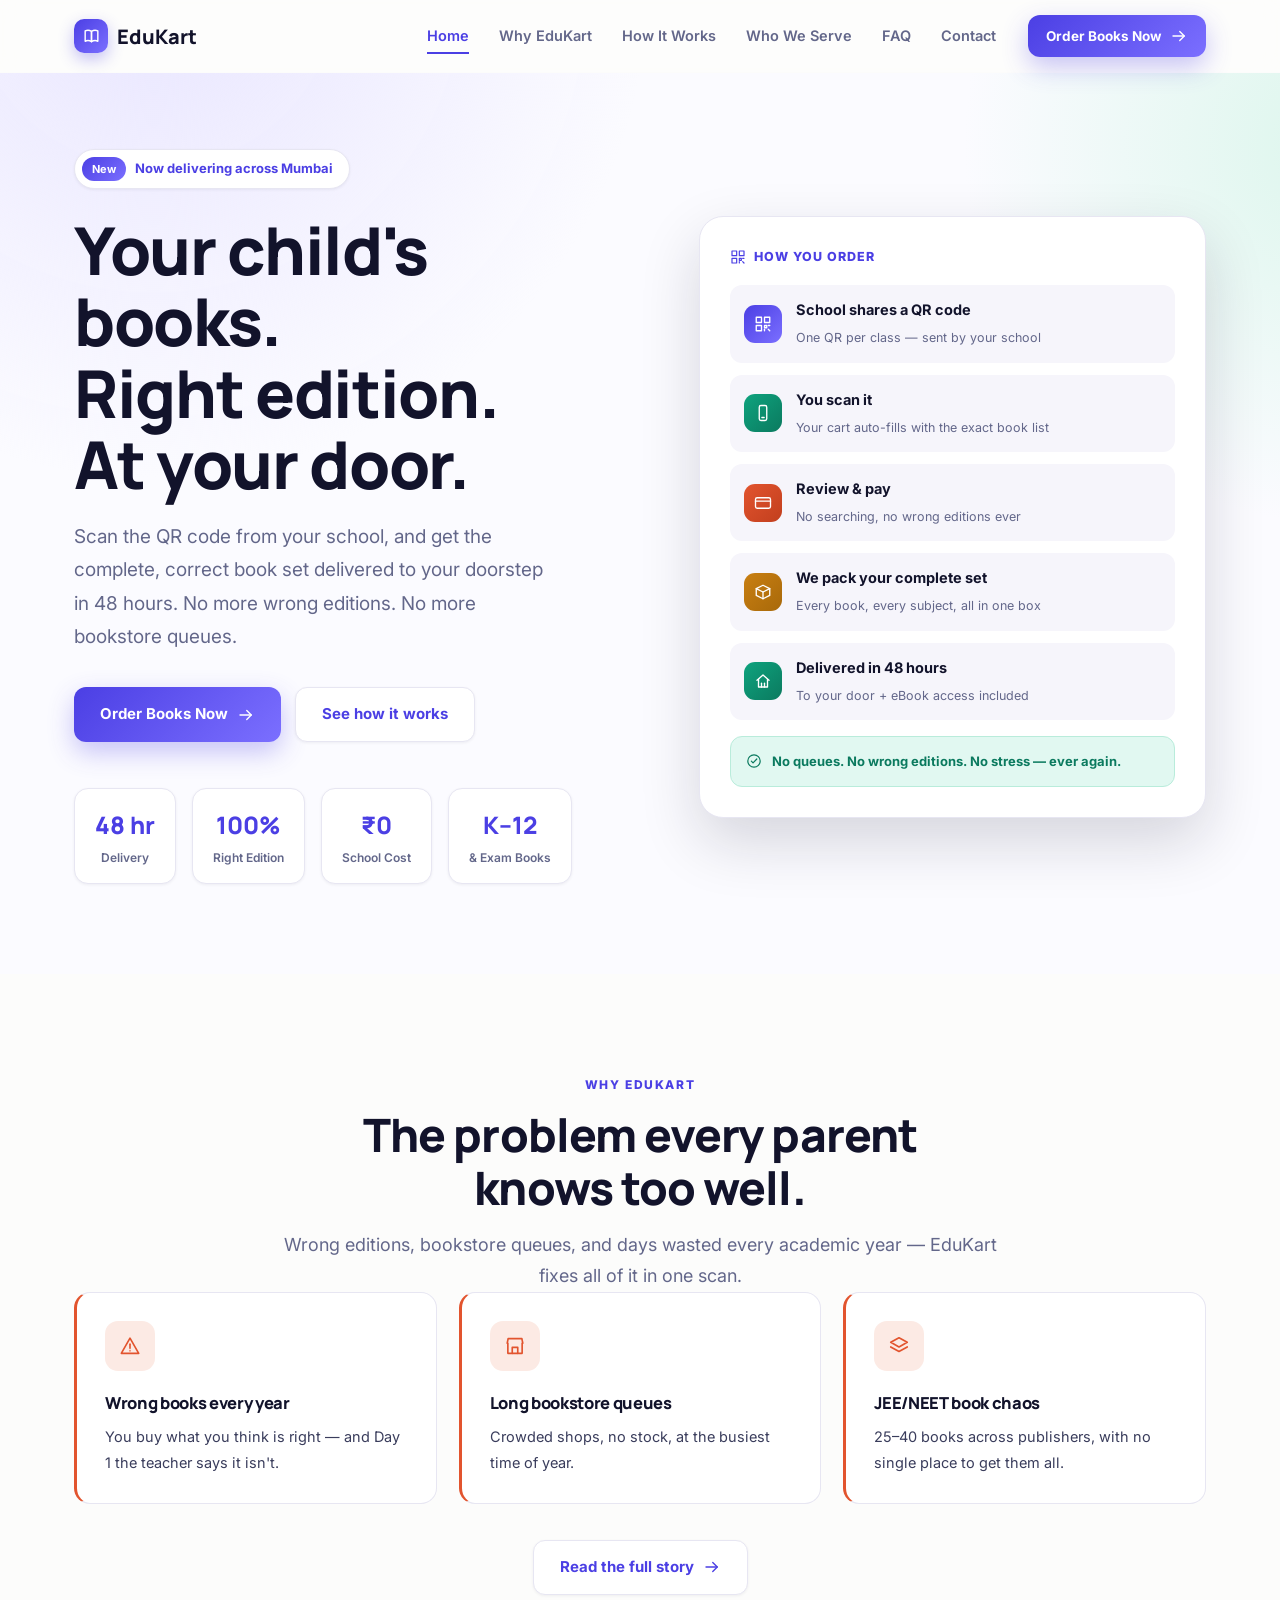
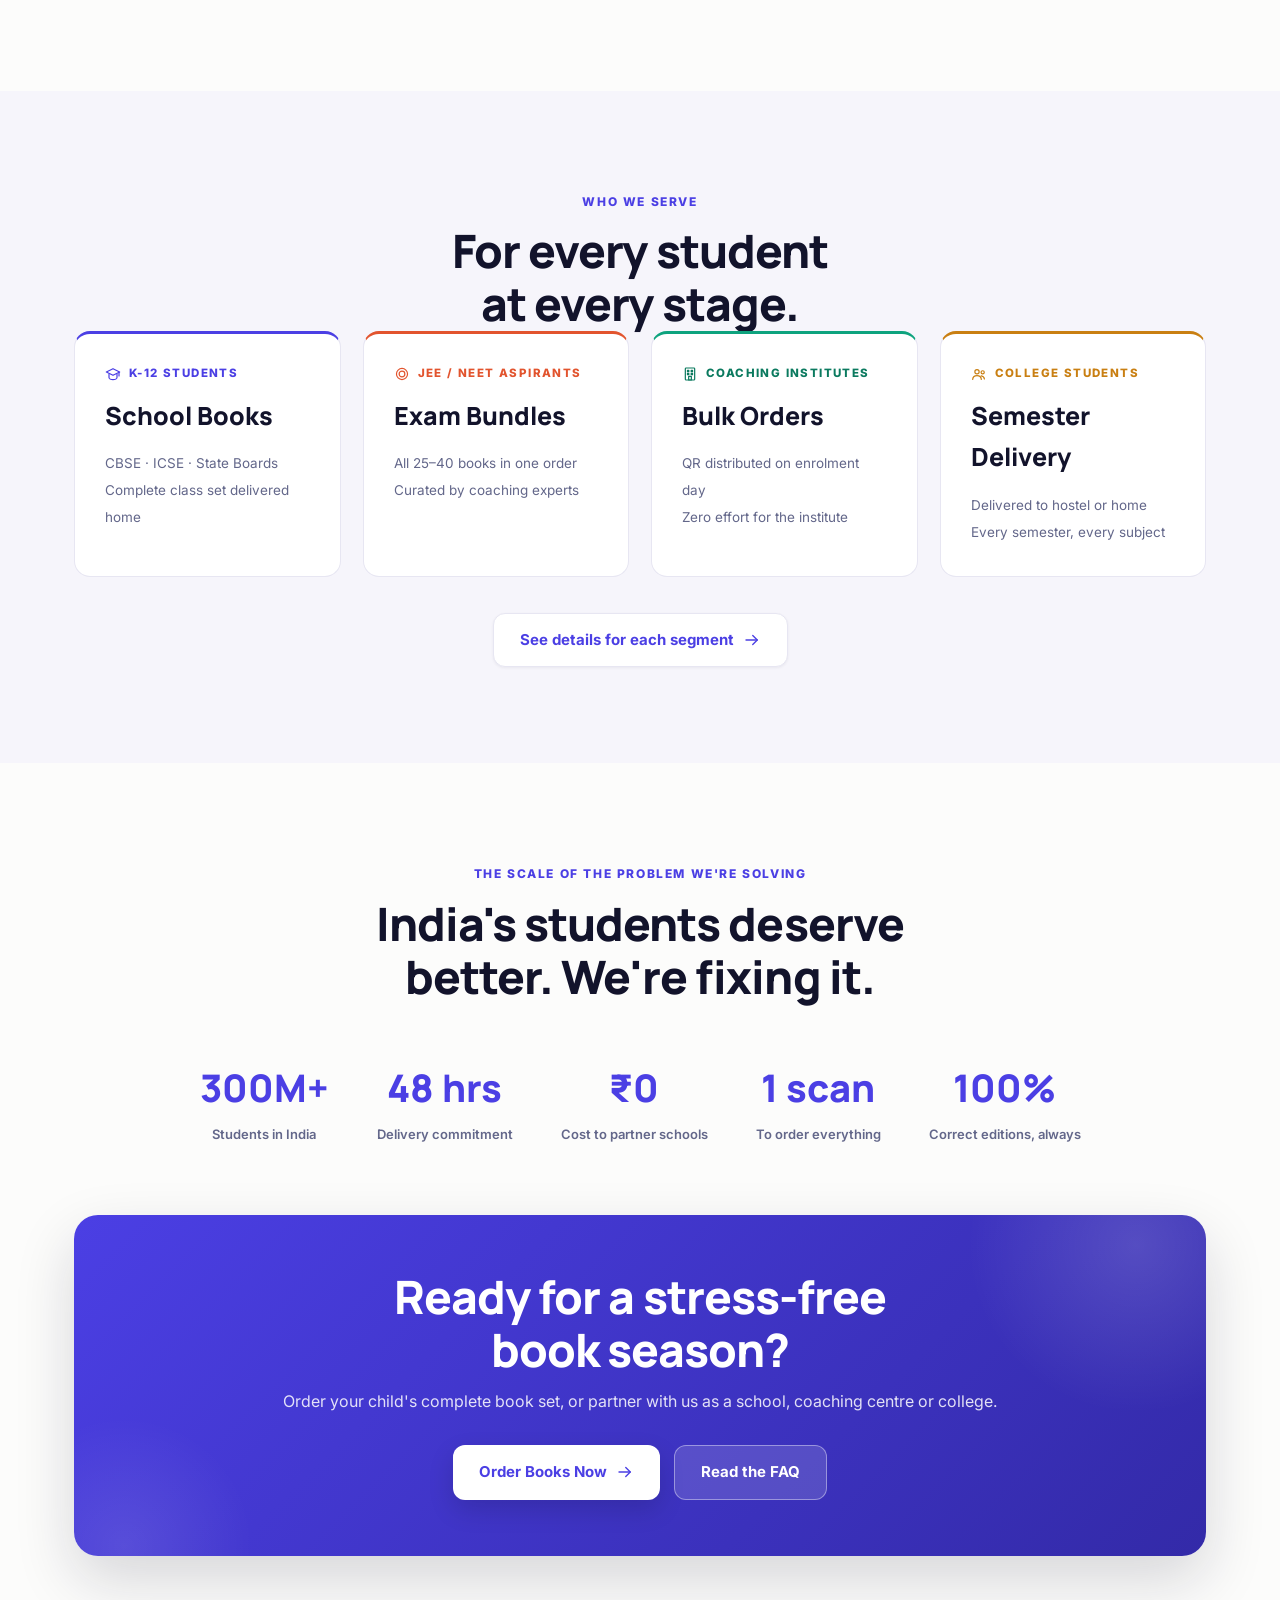
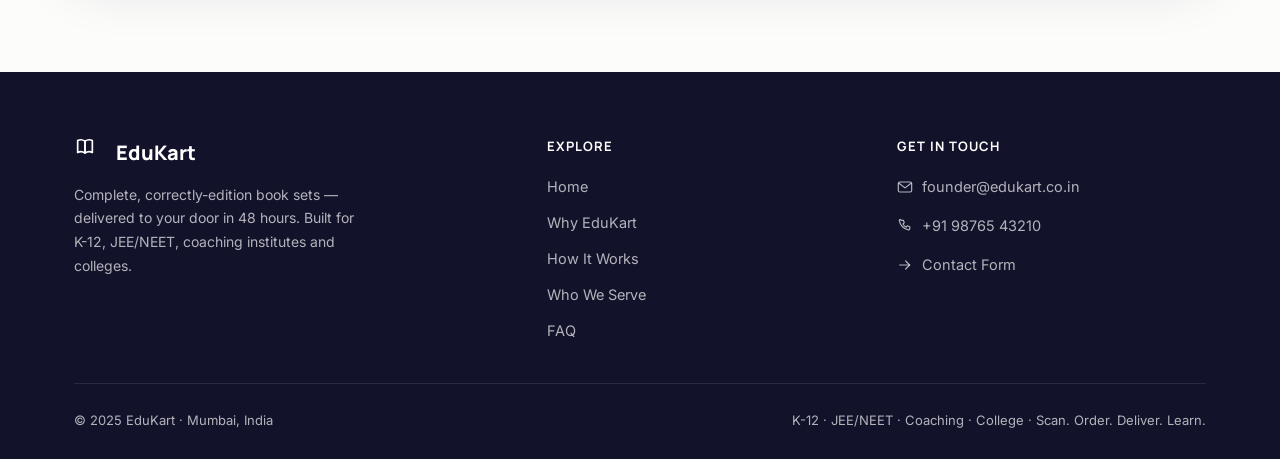
==== commit 64dcb1a7: "Redesign visual system: custom icons, animation, refined palette Replaces the emoji-and-flat-cards l" ====
--- a/index.html
+++ b/index.html
@@ -5,142 +5,210 @@
 <meta name="viewport" content="width=device-width, initial-scale=1.0">
 <title>EduKart — India's Book Delivery & Education Platform</title>
 <meta name="description" content="Scan your school's QR code and get the complete, correct book set delivered to your door in 48 hours. No wrong editions, no bookstore queues.">
-<link href="https://fonts.googleapis.com/css2?family=Inter:wght@400;500;600;700;800&display=swap" rel="stylesheet">
+<meta property="og:title" content="EduKart — India's Book Delivery & Education Platform">
+<meta property="og:description" content="Scan your school's QR code and get the complete, correct book set delivered to your door in 48 hours.">
+<meta property="og:type" content="website">
+<meta property="og:url" content="https://edukart.co.in/">
+<meta name="twitter:card" content="summary">
+<link rel="icon" type="image/svg+xml" href="data:image/svg+xml,%3Csvg xmlns='http://www.w3.org/2000/svg' viewBox='0 0 32 32'%3E%3Cdefs%3E%3ClinearGradient id='g' x1='0' y1='0' x2='1' y2='1'%3E%3Cstop offset='0' stop-color='%234B3FE4'/%3E%3Cstop offset='1' stop-color='%237B6FFF'/%3E%3C/linearGradient%3E%3C/defs%3E%3Crect width='32' height='32' rx='8' fill='url(%23g)'/%3E%3Cpath d='M8 10c3-1.6 6.5-1.3 8 .5v11.5c-1.5-1.8-5-2.1-8-.5V10z' fill='white'/%3E%3Cpath d='M24 10c-3-1.6-6.5-1.3-8 .5v11.5c1.5-1.8 5-2.1 8-.5V10z' fill='white' fill-opacity='.82'/%3E%3C/svg%3E">
+<link rel="preconnect" href="https://fonts.googleapis.com">
+<link rel="preconnect" href="https://fonts.gstatic.com" crossorigin>
+<link href="https://fonts.googleapis.com/css2?family=Manrope:wght@700;800&family=Inter:wght@400;500;600;700&display=swap" rel="stylesheet">
 <link rel="stylesheet" href="assets/style.css">
+<script>document.documentElement.classList.add('js');</script>
 </head>
 <body>
-
-<nav>
-  <a href="index.html" class="nav-logo">EduKart</a>
-  <div class="nav-links">
-    <a href="index.html" class="active">Home</a>
-    <a href="about.html">Why EduKart</a>
-    <a href="how-it-works.html">How It Works</a>
-    <a href="who-we-serve.html">Who We Serve</a>
-    <a href="faq.html">FAQ</a>
-    <a href="contact.html">Contact</a>
-  </div>
-  <div class="nav-right">
-    <a class="nav-cta" href="contact.html">Order Books Now</a>
-    <button class="nav-toggle" onclick="toggleNav()" aria-label="Toggle menu"><span></span><span></span><span></span></button>
-  </div>
-</nav>
-<div class="nav-mobile" id="nav-mobile">
-  <a href="index.html" class="active">Home</a>
-  <a href="about.html">Why EduKart</a>
-  <a href="how-it-works.html">How It Works</a>
-  <a href="who-we-serve.html">Who We Serve</a>
-  <a href="faq.html">FAQ</a>
-  <a href="contact.html">Contact</a>
-  <a class="nav-cta" href="contact.html">Order Books Now</a>
-</div>
-
+<a href="#main" class="skip-link">Skip to content</a>
+
+<svg style="display:none">
+<symbol id="i-book" viewBox="0 0 24 24"><path d="M4 5c2.5-1.3 5.5-1.1 8 .6v13c-2.5-1.7-5.5-1.9-8-.6V5z"/><path d="M20 5c-2.5-1.3-5.5-1.1-8 .6v13c2.5-1.7 5.5-1.9 8-.6V5z"/></symbol>
+<symbol id="i-truck" viewBox="0 0 24 24"><rect x="1.5" y="7.5" width="13" height="9" rx="1.2"/><path d="M14.5 10.5H18l3.5 3.5v2.5h-7"/><circle cx="6.5" cy="18.5" r="1.8"/><circle cx="17.5" cy="18.5" r="1.8"/></symbol>
+<symbol id="i-phone-device" viewBox="0 0 24 24"><rect x="7" y="2" width="10" height="20" rx="2.2"/><line x1="10.5" y1="18" x2="13.5" y2="18"/></symbol>
+<symbol id="i-card" viewBox="0 0 24 24"><rect x="2" y="5" width="20" height="14" rx="2.2"/><line x1="2" y1="9.5" x2="22" y2="9.5"/></symbol>
+<symbol id="i-package" viewBox="0 0 24 24"><path d="M12 3 3 7.5v9L12 21l9-4.5v-9L12 3z"/><path d="M3 7.5 12 12l9-4.5"/><line x1="12" y1="12" x2="12" y2="21"/></symbol>
+<symbol id="i-home" viewBox="0 0 24 24"><path d="M4 11 12 4l8 7"/><path d="M6 10v10h12V10"/><line x1="10" y1="20" x2="10" y2="15"/><line x1="14" y1="15" x2="14" y2="20"/></symbol>
+<symbol id="i-check-circle" viewBox="0 0 24 24"><circle cx="12" cy="12" r="9.3"/><path d="M8 12.3l2.6 2.6L16.2 9"/></symbol>
+<symbol id="i-store" viewBox="0 0 24 24"><path d="M3.5 9 4.5 4h15l1 5"/><path d="M4.2 9v11h15.6V9"/><path d="M9 20v-6.5h6V20"/></symbol>
+<symbol id="i-layers" viewBox="0 0 24 24"><path d="M12 3 3 8l9 5 9-5-9-5z"/><path d="M3 13l9 5 9-5"/></symbol>
+<symbol id="i-clock" viewBox="0 0 24 24"><circle cx="12" cy="12" r="9.3"/><path d="M12 7v5.3l4 2.2"/></symbol>
+<symbol id="i-shield" viewBox="0 0 24 24"><path d="M12 3 19 6v5.5c0 5-3 7.8-7 9-4-1.2-7-4-7-9V6z"/><path d="M8.7 12l2.3 2.3 4.3-4.3"/></symbol>
+<symbol id="i-users" viewBox="0 0 24 24"><circle cx="9" cy="8.5" r="3.2"/><path d="M2.5 20c.4-3.4 3.2-5.5 6.5-5.5s6.1 2.1 6.5 5.5"/><circle cx="17.5" cy="9.5" r="2.4"/><path d="M15.3 14.7c2.6.4 4.5 2.2 4.8 4.8"/></symbol>
+<symbol id="i-cap" viewBox="0 0 24 24"><path d="M12 4 2 9l10 5 10-5-10-5z"/><path d="M6 12.3v4.8c0 1.6 2.7 3.4 6 3.4s6-1.8 6-3.4v-4.8"/><line x1="21" y1="9.5" x2="21" y2="15"/></symbol>
+<symbol id="i-target" viewBox="0 0 24 24"><circle cx="12" cy="12" r="8.3"/><circle cx="12" cy="12" r="4.3"/></symbol>
+<symbol id="i-building" viewBox="0 0 24 24"><rect x="5" y="3" width="14" height="18" rx="1.2"/><rect x="8.2" y="6.5" width="2" height="2"/><rect x="13.8" y="6.5" width="2" height="2"/><rect x="8.2" y="11" width="2" height="2"/><rect x="13.8" y="11" width="2" height="2"/><rect x="10" y="15.5" width="4" height="5.5"/></symbol>
+<symbol id="i-mail" viewBox="0 0 24 24"><rect x="2" y="4.5" width="20" height="15" rx="2.2"/><path d="M3 6.5l9 6.8 9-6.8"/></symbol>
+<symbol id="i-phone" viewBox="0 0 24 24"><path d="M6.5 3.5h3l1.4 3.6-2 1.7c.9 2.3 2.6 4 4.9 4.9l1.7-2 3.6 1.4v3c0 1-.9 1.8-1.9 1.6-7-1.1-12.6-6.7-13.7-13.7-.2-1 .6-1.9 1.6-1.9z"/></symbol>
+<symbol id="i-map-pin" viewBox="0 0 24 24"><path d="M12 21s7-6.4 7-12a7 7 0 1 0-14 0c0 5.6 7 12 7 12z"/><circle cx="12" cy="9" r="2.6"/></symbol>
+<symbol id="i-chevron-down" viewBox="0 0 24 24"><polyline points="6 9 12 15.5 18 9"/></symbol>
+<symbol id="i-menu" viewBox="0 0 24 24"><line x1="3" y1="6.5" x2="21" y2="6.5"/><line x1="3" y1="12" x2="21" y2="12"/><line x1="3" y1="17.5" x2="21" y2="17.5"/></symbol>
+<symbol id="i-x" viewBox="0 0 24 24"><line x1="5" y1="5" x2="19" y2="19"/><line x1="19" y1="5" x2="5" y2="19"/></symbol>
+<symbol id="i-arrow-right" viewBox="0 0 24 24"><line x1="4" y1="12" x2="19" y2="12"/><polyline points="13 6 19 12 13 18"/></symbol>
+<symbol id="i-star" viewBox="0 0 24 24"><path d="M12 2.5l2.9 6.3 6.9.7-5.2 4.6 1.6 6.8L12 17.6l-6.2 3.3 1.6-6.8-5.2-4.6 6.9-.7L12 2.5z"/></symbol>
+<symbol id="i-qr" viewBox="0 0 24 24"><rect x="3" y="3" width="7" height="7"/><rect x="14" y="3" width="7" height="7"/><rect x="3" y="14" width="7" height="7"/><path d="M14 14h3v3h-3z"/><line x1="19" y1="14" x2="21" y2="14"/><line x1="14" y1="19" x2="14" y2="21"/><line x1="19" y1="19" x2="21" y2="21"/></symbol>
+<symbol id="i-alert" viewBox="0 0 24 24"><path d="M12 3.5 21.5 20h-19L12 3.5z"/><line x1="12" y1="10" x2="12" y2="14.5"/><circle cx="12" cy="17.2" r=".2"/></symbol>
+<symbol id="i-cloud-off" viewBox="0 0 24 24"><path d="M7 18.5H6a4 4 0 0 1-.6-7.95A5.5 5.5 0 0 1 16 8.1a4.5 4.5 0 0 1 2.9 7.7"/><line x1="3" y1="3" x2="21" y2="21"/></symbol>
+<symbol id="i-repeat" viewBox="0 0 24 24"><path d="M4 8h11a4 4 0 0 1 4 4v1"/><polyline points="12 5 16 8 12 11"/><path d="M20 16H9a4 4 0 0 1-4-4v-1"/><polyline points="12 19 8 16 12 13"/></symbol>
+<symbol id="i-rupee" viewBox="0 0 24 24"><line x1="6" y1="4" x2="18" y2="4"/><line x1="6" y1="9" x2="18" y2="9"/><path d="M6 4c6 0 8.5 2 8.5 5.5S12 15 6 15h12"/><line x1="6" y1="15" x2="16" y2="21"/></symbol>
+</svg>
+
+<header class="site-header" id="siteHeader">
+  <nav class="nav container">
+    <a href="index.html" class="nav-logo"><span class="logo-mark"><svg class="icon" viewBox="0 0 24 24"><use href="#i-book"/></svg></span>EduKart</a>
+    <button class="nav-toggle" id="navToggle" aria-label="Toggle menu" aria-expanded="false">
+      <svg class="icon icon-menu" viewBox="0 0 24 24"><use href="#i-menu"/></svg>
+      <svg class="icon icon-x" viewBox="0 0 24 24"><use href="#i-x"/></svg>
+    </button>
+    <div class="nav-panel" id="navPanel">
+      <div class="nav-links">
+        <a href="index.html" class="active">Home</a>
+        <a href="about.html">Why EduKart</a>
+        <a href="how-it-works.html">How It Works</a>
+        <a href="who-we-serve.html">Who We Serve</a>
+        <a href="faq.html">FAQ</a>
+        <a href="contact.html">Contact</a>
+      </div>
+      <a class="btn btn-primary btn-sm" href="contact.html">Order Books Now <svg class="icon icon-sm" viewBox="0 0 24 24"><use href="#i-arrow-right"/></svg></a>
+    </div>
+  </nav>
+</header>
+
+<main id="main">
 <!-- HERO -->
-<section id="hero">
-  <div class="hero-inner">
-    <div>
-      <div class="hero-tag"><span>New</span> Now delivering across Mumbai</div>
-      <h1>Your child's books.<br>Right edition.<br>At your door.</h1>
-      <p class="hero-sub">Scan the QR code from your school, and get the complete, correct book set delivered to your doorstep in 48 hours. No more wrong editions. No more bookstore queues.</p>
-      <div class="hero-btns">
-        <a class="btn-primary" href="contact.html">Order Books Now</a>
-        <a class="btn-outline" href="how-it-works.html">See how it works</a>
-      </div>
-      <div class="stat-row">
-        <div class="stat-box"><div class="stat-num">48 hr</div><div class="stat-lbl">Delivery</div></div>
-        <div class="stat-box"><div class="stat-num">100%</div><div class="stat-lbl">Right Edition</div></div>
-        <div class="stat-box"><div class="stat-num">₹0</div><div class="stat-lbl">School Cost</div></div>
-        <div class="stat-box"><div class="stat-num">K–12</div><div class="stat-lbl">& Exam Books</div></div>
-      </div>
-    </div>
-    <div class="hero-visual">
-      <div style="font-size:13px;font-weight:700;color:var(--indigo);margin-bottom:18px;text-transform:uppercase;letter-spacing:1px">How you order</div>
-      <div class="hero-steps">
-        <div class="step-row"><div class="step-num">01</div><div class="step-text"><strong>School shares a QR code</strong><span>One QR per class — sent by your school</span></div></div>
-        <div class="step-row"><div class="step-num" style="background:var(--teal-mid)">02</div><div class="step-text"><strong>You scan it</strong><span>Your cart auto-fills with the exact book list</span></div></div>
-        <div class="step-row"><div class="step-num" style="background:var(--coral)">03</div><div class="step-text"><strong>Review & pay</strong><span>No searching, no wrong editions ever</span></div></div>
-        <div class="step-row"><div class="step-num" style="background:var(--amber)">04</div><div class="step-text"><strong>We pack your complete set</strong><span>Every book, every subject, all in one box</span></div></div>
-        <div class="step-row"><div class="step-num" style="background:#1D9E75">05</div><div class="step-text"><strong>Delivered in 48 hours</strong><span>To your door + eBook access included</span></div></div>
-      </div>
-      <div class="hero-badge"><p>✅ No queues. No wrong editions. No stress — ever again.</p></div>
+<section class="hero">
+  <div class="container">
+    <div class="hero-grid">
+      <div class="reveal">
+        <div class="badge-pill"><span class="dot">New</span> Now delivering across Mumbai</div>
+        <h1>Your child's books.<br>Right edition.<br>At your door.</h1>
+        <p class="hero-sub">Scan the QR code from your school, and get the complete, correct book set delivered to your doorstep in 48 hours. No more wrong editions. No more bookstore queues.</p>
+        <div class="btn-row">
+          <a class="btn btn-primary" href="contact.html">Order Books Now <svg class="icon" viewBox="0 0 24 24"><use href="#i-arrow-right"/></svg></a>
+          <a class="btn btn-outline" href="how-it-works.html">See how it works</a>
+        </div>
+        <div class="stat-row">
+          <div class="stat-chip"><div class="stat-num">48 hr</div><div class="stat-lbl">Delivery</div></div>
+          <div class="stat-chip"><div class="stat-num">100%</div><div class="stat-lbl">Right Edition</div></div>
+          <div class="stat-chip"><div class="stat-num">₹0</div><div class="stat-lbl">School Cost</div></div>
+          <div class="stat-chip"><div class="stat-num">K–12</div><div class="stat-lbl">& Exam Books</div></div>
+        </div>
+      </div>
+      <div class="reveal reveal-delay-2">
+        <div class="hero-card">
+          <div class="hero-card-label"><svg class="icon icon-sm" viewBox="0 0 24 24"><use href="#i-qr"/></svg>How you order</div>
+          <div class="step-list">
+            <div class="step-row"><div class="step-num c-indigo"><svg class="icon" viewBox="0 0 24 24"><use href="#i-qr"/></svg></div><div class="step-text"><strong>School shares a QR code</strong><span>One QR per class — sent by your school</span></div></div>
+            <div class="step-row"><div class="step-num c-teal"><svg class="icon" viewBox="0 0 24 24"><use href="#i-phone-device"/></svg></div><div class="step-text"><strong>You scan it</strong><span>Your cart auto-fills with the exact book list</span></div></div>
+            <div class="step-row"><div class="step-num c-coral"><svg class="icon" viewBox="0 0 24 24"><use href="#i-card"/></svg></div><div class="step-text"><strong>Review & pay</strong><span>No searching, no wrong editions ever</span></div></div>
+            <div class="step-row"><div class="step-num c-amber"><svg class="icon" viewBox="0 0 24 24"><use href="#i-package"/></svg></div><div class="step-text"><strong>We pack your complete set</strong><span>Every book, every subject, all in one box</span></div></div>
+            <div class="step-row"><div class="step-num c-teal"><svg class="icon" viewBox="0 0 24 24"><use href="#i-home"/></svg></div><div class="step-text"><strong>Delivered in 48 hours</strong><span>To your door + eBook access included</span></div></div>
+          </div>
+          <div class="hero-badge"><svg class="icon icon-sm" viewBox="0 0 24 24"><use href="#i-check-circle"/></svg><p>No queues. No wrong editions. No stress — ever again.</p></div>
+        </div>
+      </div>
     </div>
   </div>
 </section>
 
 <!-- WHY EDUKART TEASER -->
-<section style="background:#fff">
-  <div class="center max-w">
-    <div class="section-label">Why EduKart</div>
-    <h2>The problem every parent<br>knows too well.</h2>
-    <p class="subtitle">Wrong editions, bookstore queues, and days wasted every academic year — EduKart fixes all of it in one scan.</p>
-  </div>
-  <div class="prob-grid">
-    <div class="prob-card"><h3>❌ Wrong books every year</h3><p>You buy what you think is right — and Day 1 the teacher says it isn't.</p></div>
-    <div class="prob-card"><h3>🏪 Long bookstore queues</h3><p>Crowded shops, no stock, at the busiest time of year.</p></div>
-    <div class="prob-card"><h3>📚 JEE/NEET book chaos</h3><p>25–40 books across publishers, with no single place to get them all.</p></div>
-  </div>
-  <div class="center" style="margin-top:32px">
-    <a class="btn-outline" href="about.html">Read the full story →</a>
+<section class="section">
+  <div class="container">
+    <div class="center max-w section-head reveal">
+      <div class="eyebrow">Why EduKart</div>
+      <h2>The problem every parent<br>knows too well.</h2>
+      <p class="subtitle">Wrong editions, bookstore queues, and days wasted every academic year — EduKart fixes all of it in one scan.</p>
+    </div>
+    <div class="grid grid-3">
+      <div class="card problem-card reveal"><div class="icon-badge coral"><svg class="icon" viewBox="0 0 24 24"><use href="#i-alert"/></svg></div><h3>Wrong books every year</h3><p>You buy what you think is right — and Day 1 the teacher says it isn't.</p></div>
+      <div class="card problem-card reveal reveal-delay-1"><div class="icon-badge coral"><svg class="icon" viewBox="0 0 24 24"><use href="#i-store"/></svg></div><h3>Long bookstore queues</h3><p>Crowded shops, no stock, at the busiest time of year.</p></div>
+      <div class="card problem-card reveal reveal-delay-2"><div class="icon-badge coral"><svg class="icon" viewBox="0 0 24 24"><use href="#i-layers"/></svg></div><h3>JEE/NEET book chaos</h3><p>25–40 books across publishers, with no single place to get them all.</p></div>
+    </div>
+    <div class="center reveal" style="margin-top:36px">
+      <a class="btn btn-outline" href="about.html">Read the full story <svg class="icon" viewBox="0 0 24 24"><use href="#i-arrow-right"/></svg></a>
+    </div>
   </div>
 </section>
 
 <!-- WHO WE SERVE TEASER -->
-<section style="background:var(--gray-light)">
-  <div class="center max-w">
-    <div class="section-label">Who We Serve</div>
-    <h2>For every student<br>at every stage.</h2>
-  </div>
-  <div class="seg-grid">
-    <div class="seg-card k12"><div class="seg-label k12">K-12 Students</div><div class="seg-big">School Books</div><div class="seg-detail">CBSE · ICSE · State Boards<br>Complete class set delivered home</div></div>
-    <div class="seg-card jee"><div class="seg-label jee">JEE / NEET Aspirants</div><div class="seg-big">Exam Bundles</div><div class="seg-detail">All 25–40 books in one order<br>Curated by coaching experts</div></div>
-    <div class="seg-card coaching"><div class="seg-label coaching">Coaching Institutes</div><div class="seg-big">Bulk Orders</div><div class="seg-detail">QR distributed on enrolment day<br>Zero effort for the institute</div></div>
-    <div class="seg-card college"><div class="seg-label college">College Students</div><div class="seg-big">Semester Delivery</div><div class="seg-detail">Delivered to hostel or home<br>Every semester, every subject</div></div>
-  </div>
-  <div class="center" style="margin-top:32px">
-    <a class="btn-outline" href="who-we-serve.html">See details for each segment →</a>
+<section class="section section-alt">
+  <div class="container">
+    <div class="center max-w section-head reveal">
+      <div class="eyebrow">Who We Serve</div>
+      <h2>For every student<br>at every stage.</h2>
+    </div>
+    <div class="grid grid-4">
+      <div class="segment-card k12 reveal"><div class="seg-label k12"><svg class="icon icon-sm" viewBox="0 0 24 24"><use href="#i-cap"/></svg>K-12 Students</div><div class="seg-big">School Books</div><div class="seg-detail">CBSE · ICSE · State Boards<br>Complete class set delivered home</div></div>
+      <div class="segment-card jee reveal reveal-delay-1"><div class="seg-label jee"><svg class="icon icon-sm" viewBox="0 0 24 24"><use href="#i-target"/></svg>JEE / NEET Aspirants</div><div class="seg-big">Exam Bundles</div><div class="seg-detail">All 25–40 books in one order<br>Curated by coaching experts</div></div>
+      <div class="segment-card coaching reveal reveal-delay-2"><div class="seg-label coaching"><svg class="icon icon-sm" viewBox="0 0 24 24"><use href="#i-building"/></svg>Coaching Institutes</div><div class="seg-big">Bulk Orders</div><div class="seg-detail">QR distributed on enrolment day<br>Zero effort for the institute</div></div>
+      <div class="segment-card college reveal reveal-delay-3"><div class="seg-label college"><svg class="icon icon-sm" viewBox="0 0 24 24"><use href="#i-users"/></svg>College Students</div><div class="seg-big">Semester Delivery</div><div class="seg-detail">Delivered to hostel or home<br>Every semester, every subject</div></div>
+    </div>
+    <div class="center reveal" style="margin-top:36px">
+      <a class="btn btn-outline" href="who-we-serve.html">See details for each segment <svg class="icon" viewBox="0 0 24 24"><use href="#i-arrow-right"/></svg></a>
+    </div>
   </div>
 </section>
 
 <!-- TRUST NUMBERS -->
-<section style="background:#fff">
-  <div class="center max-w">
-    <div class="section-label">The Scale of the Problem We're Solving</div>
-    <h2>India's students deserve<br>better. We're fixing it.</h2>
-  </div>
-  <div class="trust-bar">
-    <div class="trust-item"><div class="trust-num">300M+</div><div class="trust-lbl">Students in India</div></div>
-    <div class="trust-item"><div class="trust-num">48 hrs</div><div class="trust-lbl">Delivery commitment</div></div>
-    <div class="trust-item"><div class="trust-num">₹0</div><div class="trust-lbl">Cost to partner schools</div></div>
-    <div class="trust-item"><div class="trust-num">1 scan</div><div class="trust-lbl">To order everything</div></div>
-    <div class="trust-item"><div class="trust-num">100%</div><div class="trust-lbl">Correct editions, always</div></div>
-  </div>
-  <div class="cta-banner">
-    <h2>Ready for a stress-free<br>book season?</h2>
-    <p>Order your child's complete book set, or partner with us as a school, coaching centre or college.</p>
-    <div class="hero-btns">
-      <a class="btn-primary" href="contact.html" style="background:#fff;color:var(--indigo)">Order Books Now</a>
-      <a class="btn-outline" href="faq.html">Read the FAQ</a>
-    </div>
-  </div>
-</section>
+<section class="section">
+  <div class="container">
+    <div class="center max-w section-head reveal">
+      <div class="eyebrow">The Scale of the Problem We're Solving</div>
+      <h2>India's students deserve<br>better. We're fixing it.</h2>
+    </div>
+    <div class="trust-bar reveal">
+      <div class="trust-item"><div class="trust-num" data-count="300" data-suffix="M+">0</div><div class="trust-lbl">Students in India</div></div>
+      <div class="trust-item"><div class="trust-num" data-count="48" data-suffix=" hrs">0</div><div class="trust-lbl">Delivery commitment</div></div>
+      <div class="trust-item"><div class="trust-num">₹0</div><div class="trust-lbl">Cost to partner schools</div></div>
+      <div class="trust-item"><div class="trust-num" data-count="1" data-suffix=" scan">0</div><div class="trust-lbl">To order everything</div></div>
+      <div class="trust-item"><div class="trust-num" data-count="100" data-suffix="%">0</div><div class="trust-lbl">Correct editions, always</div></div>
+    </div>
+    <div class="cta-banner reveal">
+      <div class="container">
+        <h2>Ready for a stress-free<br>book season?</h2>
+        <p>Order your child's complete book set, or partner with us as a school, coaching centre or college.</p>
+        <div class="btn-row">
+          <a class="btn btn-white" href="contact.html">Order Books Now <svg class="icon" viewBox="0 0 24 24"><use href="#i-arrow-right"/></svg></a>
+          <a class="btn btn-invert" href="faq.html">Read the FAQ</a>
+        </div>
+      </div>
+    </div>
+  </div>
+</section>
+</main>
 
 <footer>
-  <div class="footer-logo">EduKart</div>
-  <div class="footer-links">
-    <a href="index.html">Home</a>
-    <a href="about.html">Why EduKart</a>
-    <a href="how-it-works.html">How It Works</a>
-    <a href="who-we-serve.html">Who We Serve</a>
-    <a href="faq.html">FAQ</a>
-    <a href="contact.html">Contact</a>
-  </div>
-  <div class="footer-contact">
-    <a href="mailto:founder@edukart.co.in">founder@edukart.co.in</a>
-    <a href="tel:+919876543210">+91 98765 43210</a>
-    <a href="https://edukart.co.in" target="_blank">edukart.co.in</a>
-  </div>
-  <p class="footer-copy">K-12 · JEE/NEET · Coaching · College · Scan. Order. Deliver. Learn. · Mumbai, India · 2025</p>
+  <div class="container">
+    <div class="footer-grid">
+      <div>
+        <div class="footer-brand"><span class="logo-mark"><svg class="icon" viewBox="0 0 24 24"><use href="#i-book"/></svg></span>EduKart</div>
+        <p class="footer-tag">Complete, correctly-edition book sets — delivered to your door in 48 hours. Built for K-12, JEE/NEET, coaching institutes and colleges.</p>
+      </div>
+      <div class="footer-col">
+        <h4>Explore</h4>
+        <ul>
+          <li><a href="index.html">Home</a></li>
+          <li><a href="about.html">Why EduKart</a></li>
+          <li><a href="how-it-works.html">How It Works</a></li>
+          <li><a href="who-we-serve.html">Who We Serve</a></li>
+          <li><a href="faq.html">FAQ</a></li>
+        </ul>
+      </div>
+      <div class="footer-col">
+        <h4>Get in Touch</h4>
+        <ul>
+          <li><a href="mailto:founder@edukart.co.in"><svg class="icon icon-sm" viewBox="0 0 24 24"><use href="#i-mail"/></svg>founder@edukart.co.in</a></li>
+          <li><a href="tel:+919876543210"><svg class="icon icon-sm" viewBox="0 0 24 24"><use href="#i-phone"/></svg>+91 98765 43210</a></li>
+          <li><a href="contact.html"><svg class="icon icon-sm" viewBox="0 0 24 24"><use href="#i-arrow-right"/></svg>Contact Form</a></li>
+        </ul>
+      </div>
+    </div>
+    <div class="footer-bottom">
+      <span>© 2025 EduKart · Mumbai, India</span>
+      <span>K-12 · JEE/NEET · Coaching · College · Scan. Order. Deliver. Learn.</span>
+    </div>
+  </div>
 </footer>
+
+<button class="back-to-top" id="backToTop" aria-label="Back to top"><svg class="icon" viewBox="0 0 24 24" style="transform:rotate(-90deg)"><use href="#i-arrow-right"/></svg></button>
 
 <script src="assets/main.js"></script>
 </body>
--- a/assets/style.css
+++ b/assets/style.css
@@ -1,175 +1,297 @@
+/* ============ RESET & TOKENS ============ */
 *{margin:0;padding:0;box-sizing:border-box}
 :root{
-  --indigo:#4B3FE4;--indigo-dark:#3730b0;--indigo-light:#EEEDfe;
-  --teal:#0F6E56;--teal-mid:#1D9E75;--teal-light:#E1F5EE;
-  --coral:#D85A30;--coral-light:#FAECE7;
-  --amber:#BA7517;--amber-light:#FAEEDA;
-  --gray-light:#F1EFE8;--white:#fff;--text:#1a1a2e;--muted:#555;
+  --ink:#12132B;
+  --ink-soft:#3A3D5C;
+  --muted:#63678A;
+  --indigo:#4B3FE4;
+  --indigo-2:#7B6FFF;
+  --indigo-dark:#332AA8;
+  --indigo-tint:#F0EEFF;
+  --teal:#0EA37E;
+  --teal-dark:#0B7A5F;
+  --teal-tint:#E1F8F1;
+  --coral:#E2542E;
+  --coral-tint:#FCEAE4;
+  --amber:#C97F12;
+  --amber-tint:#FBF0DC;
+  --bg:#FCFCFB;
+  --surface:#fff;
+  --surface-2:#F6F5FB;
+  --border:#E7E6F2;
+  --shadow-sm:0 1px 3px rgba(18,19,43,.06);
+  --shadow-md:0 10px 28px rgba(18,19,43,.08);
+  --shadow-lg:0 24px 60px rgba(18,19,43,.16);
+  --r-sm:10px;--r-md:16px;--r-lg:24px;
+  --container:1180px;
 }
 html{scroll-behavior:smooth}
-body{font-family:'Inter',sans-serif;color:var(--text);background:#fff;line-height:1.6;overflow-x:hidden}
+body{font-family:'Inter',sans-serif;color:var(--ink-soft);background:var(--bg);line-height:1.65;overflow-x:hidden;-webkit-font-smoothing:antialiased}
+h1,h2,h3,.font-display{font-family:'Manrope',sans-serif;color:var(--ink);letter-spacing:-0.02em}
 a{text-decoration:none;color:inherit}
 ul{list-style:none}
-
-/* NAV */
-nav{position:sticky;top:0;z-index:200;background:rgba(255,255,255,0.97);backdrop-filter:blur(8px);border-bottom:1px solid #e8e8f0;padding:0 5%;display:flex;align-items:center;justify-content:space-between;height:64px}
-.nav-logo{font-size:22px;font-weight:800;color:var(--indigo)}
-.nav-links{display:flex;gap:28px;font-size:14px;font-weight:500;color:var(--muted)}
-.nav-links a{padding:4px 0;border-bottom:2px solid transparent;transition:color 0.2s,border-color 0.2s}
-.nav-links a:hover{color:var(--indigo)}
-.nav-links a.active{color:var(--indigo);border-bottom-color:var(--indigo);font-weight:700}
-.nav-cta{background:var(--indigo);color:#fff;padding:8px 20px;border-radius:8px;font-size:14px;font-weight:600;cursor:pointer;border:none;transition:background 0.2s;display:inline-block}
-.nav-cta:hover{background:var(--indigo-dark)}
-.nav-right{display:flex;align-items:center;gap:24px}
-.nav-toggle{display:none;flex-direction:column;gap:5px;background:none;border:none;cursor:pointer;padding:8px}
-.nav-toggle span{width:22px;height:2px;background:var(--text)}
-.nav-mobile{display:none}
-
-section{padding:80px 5%}
-.section-label{font-size:11px;font-weight:700;letter-spacing:2px;text-transform:uppercase;color:var(--indigo);margin-bottom:12px}
-h1{font-size:clamp(36px,5vw,64px);font-weight:800;line-height:1.1;color:var(--text)}
-h2{font-size:clamp(28px,3.5vw,44px);font-weight:800;line-height:1.15;color:var(--text)}
-h3{font-size:18px;font-weight:700;color:var(--text)}
-p{color:var(--muted);font-size:16px;line-height:1.7}
+img,svg{display:block;max-width:100%}
+button{font-family:inherit}
+::selection{background:var(--indigo);color:#fff}
+::-webkit-scrollbar{width:10px}
+::-webkit-scrollbar-track{background:var(--surface-2)}
+::-webkit-scrollbar-thumb{background:#cfcbee;border-radius:10px}
+
+.container{max-width:var(--container);margin:0 auto;padding:0 24px}
+.skip-link{position:absolute;left:-999px;top:0;background:var(--indigo);color:#fff;padding:12px 20px;border-radius:0 0 10px 0;z-index:999;font-weight:700}
+.skip-link:focus{left:0}
+
+.icon{width:22px;height:22px;stroke:currentColor;stroke-width:1.8;fill:none;stroke-linecap:round;stroke-linejoin:round;flex-shrink:0}
+.icon-sm{width:16px;height:16px}
+.icon-lg{width:28px;height:28px}
+
+/* ============ REVEAL ANIMATION ============ */
+/* Scoped to html.js so no-JS visitors always see full content, and to
+   prefers-reduced-motion:no-preference so that preference always wins. */
+@media (prefers-reduced-motion: no-preference){
+  html.js .reveal{opacity:0;transform:translateY(28px);transition:opacity .7s cubic-bezier(.2,.7,.2,1),transform .7s cubic-bezier(.2,.7,.2,1)}
+  html.js .reveal.in-view{opacity:1;transform:none}
+  html.js .reveal-delay-1{transition-delay:.08s}
+  html.js .reveal-delay-2{transition-delay:.16s}
+  html.js .reveal-delay-3{transition-delay:.24s}
+}
+
+/* ============ NAV ============ */
+/* Blur lives on ::before (not the header itself) so backdrop-filter doesn't
+   turn .site-header into a containing block for its position:fixed mobile
+   nav-panel descendant — that would confine the "full-screen" menu to the
+   header's own height instead of the viewport. */
+.site-header{position:sticky;top:0;z-index:300;border-bottom:1px solid transparent;transition:box-shadow .3s ease,border-color .3s ease}
+.site-header::before{content:'';position:absolute;inset:0;background:rgba(253,253,252,.82);backdrop-filter:blur(14px);-webkit-backdrop-filter:blur(14px);z-index:-1}
+.site-header.scrolled{box-shadow:0 4px 24px rgba(18,19,43,.06);border-bottom-color:var(--border)}
+.nav{display:flex;align-items:center;justify-content:space-between;height:72px;gap:20px}
+.nav-logo{display:flex;align-items:center;gap:9px;font-family:'Manrope',sans-serif;font-size:20px;font-weight:800;color:var(--ink)}
+.nav-logo .logo-mark{width:34px;height:34px;border-radius:10px;background:linear-gradient(135deg,var(--indigo),var(--indigo-2));display:flex;align-items:center;justify-content:center;box-shadow:0 6px 16px rgba(75,63,228,.32)}
+.nav-logo .logo-mark svg{width:19px;height:19px;stroke:#fff}
+.nav-panel{display:flex;align-items:center;gap:32px}
+.nav-links{display:flex;gap:30px;font-size:14.5px;font-weight:600;color:var(--muted)}
+.nav-links a{position:relative;padding:6px 0}
+.nav-links a::after{content:'';position:absolute;left:0;right:100%;bottom:0;height:2px;background:var(--indigo);transition:right .25s ease}
+.nav-links a:hover{color:var(--ink)}
+.nav-links a:hover::after{right:0}
+.nav-links a.active{color:var(--indigo)}
+.nav-links a.active::after{right:0}
+.nav-toggle{display:none;background:none;border:1px solid var(--border);border-radius:10px;padding:8px;cursor:pointer;color:var(--ink)}
+.nav-toggle .icon-x{display:none}
+.nav-toggle.open .icon-menu{display:none}
+.nav-toggle.open .icon-x{display:block}
+
+.btn{display:inline-flex;align-items:center;justify-content:center;gap:9px;padding:14px 26px;border-radius:12px;font-weight:700;font-size:15px;border:none;cursor:pointer;transition:transform .22s ease,box-shadow .22s ease,background-color .22s ease,color .22s ease;white-space:nowrap;font-family:inherit}
+.btn .icon{width:18px;height:18px;transition:transform .25s ease}
+.btn:hover .icon{transform:translateX(3px)}
+.btn-primary{background:linear-gradient(135deg,var(--indigo) 0%,var(--indigo-2) 100%);color:#fff;box-shadow:0 10px 26px rgba(75,63,228,.3)}
+.btn-primary:hover{transform:translateY(-2px);box-shadow:0 16px 34px rgba(75,63,228,.4)}
+.btn-outline{background:var(--surface);color:var(--indigo);border:1.5px solid var(--border);box-shadow:var(--shadow-sm)}
+.btn-outline:hover{border-color:var(--indigo);transform:translateY(-2px);box-shadow:var(--shadow-md)}
+.btn-invert{background:rgba(255,255,255,.14);color:#fff;border:1.5px solid rgba(255,255,255,.4)}
+.btn-invert:hover{background:rgba(255,255,255,.24);transform:translateY(-2px)}
+.btn-white{background:#fff;color:var(--indigo);box-shadow:0 10px 26px rgba(0,0,0,.14)}
+.btn-white:hover{transform:translateY(-2px)}
+.btn-sm{padding:10px 18px;font-size:13.5px}
+.btn-block{width:100%}
+
+/* ============ MOBILE NAV PANEL ============ */
+@media(max-width:860px){
+  .nav-panel{position:fixed;top:72px;left:0;right:0;bottom:0;background:var(--surface);display:flex;flex-direction:column;align-items:stretch;padding:8px 24px 32px;gap:0;transform:translateY(-12px);opacity:0;pointer-events:none;transition:opacity .25s ease,transform .25s ease;overflow-y:auto}
+  .nav-panel.open{opacity:1;transform:translateY(0);pointer-events:auto}
+  .nav-links{flex-direction:column;gap:0;font-size:17px}
+  .nav-links a{padding:16px 2px;border-bottom:1px solid var(--border)}
+  .nav-links a::after{display:none}
+  .nav-panel .btn{margin-top:20px}
+  .nav-toggle{display:flex}
+}
+
+/* ============ SECTION LAYOUT ============ */
+.section{padding:96px 0}
+.section-tight{padding:56px 0}
+.section-alt{background:var(--surface-2)}
+.eyebrow{display:inline-flex;align-items:center;gap:8px;font-size:12px;font-weight:800;letter-spacing:1.6px;text-transform:uppercase;color:var(--indigo);margin-bottom:14px}
+.eyebrow::before{content:'';width:22px;height:2px;background:var(--indigo);border-radius:2px}
 .center{text-align:center}
-.max-w{max-width:900px;margin:0 auto}
-.subtitle{font-size:18px;color:var(--muted);margin-top:12px;max-width:600px}
-.center .subtitle{margin:12px auto 0}
+.center .eyebrow::before{display:none}
+.center .eyebrow{padding-left:0}
+.max-w{max-width:720px}
+.center.max-w{margin:0 auto}
+h1{font-size:clamp(38px,5.2vw,66px);font-weight:800;line-height:1.08}
+h2{font-size:clamp(28px,3.6vw,46px);font-weight:800;line-height:1.15}
+h3{font-size:18px;font-weight:800}
+p{font-size:16px;line-height:1.75}
+.subtitle{font-size:18px;color:var(--muted);margin-top:14px}
+.section-head{margin-bottom:52px}
+
+/* ============ HERO ============ */
+.hero{position:relative;padding:76px 0 90px;overflow:hidden;background:#fbfbff}
+.hero::before{content:'';position:absolute;inset:0;background:
+  radial-gradient(900px circle at 12% -10%,#e9e6ff 0%,transparent 55%),
+  radial-gradient(760px circle at 105% 8%,#dcf6ec 0%,transparent 50%);
+  z-index:0}
+.hero .container{position:relative;z-index:1}
+.hero-grid{display:grid;grid-template-columns:1.05fr .95fr;gap:64px;align-items:center}
+.badge-pill{display:inline-flex;align-items:center;gap:9px;background:#fff;border:1px solid var(--border);border-radius:30px;padding:7px 16px 7px 7px;font-size:13px;font-weight:700;color:var(--indigo);box-shadow:var(--shadow-sm);margin-bottom:26px}
+.badge-pill .dot{background:linear-gradient(135deg,var(--indigo),var(--indigo-2));color:#fff;border-radius:16px;padding:3px 10px;font-size:11px}
+.hero-sub{font-size:19px;color:var(--muted);margin:20px 0 34px;max-width:480px}
+.btn-row{display:flex;gap:14px;flex-wrap:wrap}
+.stat-row{display:flex;gap:16px;margin-top:46px;flex-wrap:wrap}
+.stat-chip{background:#fff;border:1px solid var(--border);border-radius:14px;padding:16px 20px;text-align:center;min-width:96px;box-shadow:var(--shadow-sm)}
+.stat-num{font-family:'Manrope',sans-serif;font-size:24px;font-weight:800;color:var(--indigo)}
+.stat-lbl{font-size:12px;color:var(--muted);margin-top:3px;font-weight:600}
+
+.hero-card{background:#fff;border-radius:var(--r-lg);padding:30px;box-shadow:var(--shadow-lg);border:1px solid var(--border);position:relative}
+.hero-card-label{font-size:12.5px;font-weight:800;color:var(--indigo);margin-bottom:18px;text-transform:uppercase;letter-spacing:1px;display:flex;align-items:center;gap:8px}
+.step-list{display:flex;flex-direction:column;gap:12px}
+.step-row{display:flex;align-items:center;gap:14px;padding:13px 14px;border-radius:12px;background:var(--surface-2);transition:transform .2s ease}
+.step-row:hover{transform:translateX(3px)}
+.step-num{width:38px;height:38px;border-radius:11px;color:#fff;display:flex;align-items:center;justify-content:center;flex-shrink:0}
+.step-num .icon{width:18px;height:18px;stroke:#fff}
+.step-text strong{display:block;font-size:14.5px;color:var(--ink);margin-bottom:1px;font-weight:700}
+.step-text span{font-size:12.5px;color:var(--muted)}
+.hero-badge{background:var(--teal-tint);border:1px solid #b9ecdb;border-radius:12px;padding:13px 15px;margin-top:16px;display:flex;align-items:center;gap:10px}
+.hero-badge svg{stroke:var(--teal-dark);flex-shrink:0}
+.hero-badge p{font-size:13px;color:var(--teal-dark);font-weight:700;margin:0}
+
+.c-indigo{background:linear-gradient(135deg,var(--indigo),var(--indigo-2))}
+.c-teal{background:linear-gradient(135deg,var(--teal),var(--teal-dark))}
+.c-coral{background:linear-gradient(135deg,var(--coral),#c23f1e)}
+.c-amber{background:linear-gradient(135deg,var(--amber),#a8690a)}
+
+/* ============ CARDS ============ */
+.card{background:var(--surface);border:1px solid var(--border);border-radius:var(--r-md);padding:28px;transition:transform .25s ease,box-shadow .25s ease,border-color .25s ease}
+.card:hover{transform:translateY(-5px);box-shadow:var(--shadow-lg);border-color:transparent}
+.icon-badge{width:50px;height:50px;border-radius:13px;display:flex;align-items:center;justify-content:center;margin-bottom:18px}
+.icon-badge.indigo{background:var(--indigo-tint);color:var(--indigo)}
+.icon-badge.teal{background:var(--teal-tint);color:var(--teal-dark)}
+.icon-badge.coral{background:var(--coral-tint);color:var(--coral)}
+.icon-badge.amber{background:var(--amber-tint);color:var(--amber)}
+.card h3{font-size:16.5px;margin-bottom:8px}
+.card p{font-size:14.5px}
+
+.grid{display:grid;gap:22px}
+.grid-2{grid-template-columns:repeat(2,1fr)}
+.grid-3{grid-template-columns:repeat(auto-fit,minmax(260px,1fr))}
+.grid-4{grid-template-columns:repeat(auto-fit,minmax(240px,1fr))}
+
+/* PROBLEM */
+.problem-card{border-left:3px solid var(--coral)}
+.problem-banner{background:linear-gradient(135deg,var(--indigo),var(--indigo-dark));color:#fff;text-align:center;padding:26px;border-radius:var(--r-md);margin-top:36px;box-shadow:var(--shadow-lg)}
+.problem-banner strong{font-size:21px;display:block;font-family:'Manrope',sans-serif}
+.problem-banner span{font-size:14.5px;opacity:.85}
+
+/* FLOW */
+.flow-steps{display:flex;margin-top:52px;overflow-x:auto;padding-bottom:8px;gap:4px}
+.flow-step{flex:1;min-width:150px;text-align:center;position:relative;padding:0 12px}
+.flow-step:not(:last-child)::after{content:'';position:absolute;right:-6px;top:29px;width:20px;height:2px;background:repeating-linear-gradient(90deg,var(--indigo) 0 6px,transparent 6px 10px)}
+.flow-circle{width:58px;height:58px;border-radius:16px;color:#fff;display:flex;align-items:center;justify-content:center;margin:0 auto 14px;box-shadow:var(--shadow-md)}
+.flow-step h3{font-size:14.5px;margin-bottom:5px}
+.flow-step p{font-size:13px;color:var(--muted)}
+.metric-row{display:grid;grid-template-columns:repeat(3,1fr);gap:20px;margin-top:52px}
+.metric-card{background:var(--surface);border-radius:var(--r-md);padding:26px;text-align:center;border:1px solid var(--border)}
+.metric-num{font-family:'Manrope',sans-serif;font-size:32px;font-weight:800;color:var(--indigo);margin-bottom:4px}
+.metric-lbl{font-size:13px;color:var(--muted)}
+
+/* SEGMENTS */
+.segment-card{border-radius:var(--r-md);padding:30px;border:1px solid var(--border);border-top:3px solid transparent;background:var(--surface)}
+.segment-card.k12{border-top-color:var(--indigo)}
+.segment-card.jee{border-top-color:var(--coral)}
+.segment-card.coaching{border-top-color:var(--teal)}
+.segment-card.college{border-top-color:var(--amber)}
+.seg-label{font-size:11.5px;font-weight:800;letter-spacing:1.4px;text-transform:uppercase;margin-bottom:12px;display:flex;align-items:center;gap:8px}
+.seg-label.k12{color:var(--indigo)}.seg-label.jee{color:var(--coral)}.seg-label.coaching{color:var(--teal-dark)}.seg-label.college{color:var(--amber)}
+.seg-big{font-size:25px;font-weight:800;color:var(--ink);margin-bottom:14px;font-family:'Manrope',sans-serif}
+.seg-detail{font-size:13.5px;color:var(--muted);line-height:2}
+
+/* TRUST */
+.trust-bar{display:flex;justify-content:center;gap:48px;flex-wrap:wrap;margin-top:52px}
+.trust-item{text-align:center}
+.trust-num{font-family:'Manrope',sans-serif;font-size:38px;font-weight:800;color:var(--indigo)}
+.trust-lbl{font-size:13px;color:var(--muted);margin-top:5px;font-weight:600}
+
+/* CTA BANNER */
+.cta-banner{position:relative;background:linear-gradient(135deg,var(--indigo) 0%,var(--indigo-dark) 100%);border-radius:var(--r-lg);padding:56px;text-align:center;margin-top:70px;color:#fff;overflow:hidden;box-shadow:var(--shadow-lg)}
+.cta-banner::before{content:'';position:absolute;width:340px;height:340px;background:radial-gradient(circle,rgba(255,255,255,.14),transparent 70%);top:-140px;right:-100px}
+.cta-banner::after{content:'';position:absolute;width:260px;height:260px;background:radial-gradient(circle,rgba(255,255,255,.1),transparent 70%);bottom:-120px;left:-80px}
+.cta-banner .container{position:relative;z-index:1}
+.cta-banner h2{color:#fff}
+.cta-banner p{color:rgba(255,255,255,.85);margin-top:10px}
+.cta-banner .btn-row{justify-content:center;margin-top:30px}
 
 /* PAGE HEADER (inner pages) */
-.page-header{background:linear-gradient(135deg,#f8f7ff 0%,#eeedfe 40%,#e1f5ee 100%);padding:64px 5% 56px;text-align:center}
-.page-header .section-label{justify-content:center}
-.breadcrumb{font-size:13px;color:var(--muted);margin-bottom:16px}
-.breadcrumb a{color:var(--indigo);font-weight:600}
-.breadcrumb span{margin:0 6px;color:#bbb}
-
-/* HERO (home only) */
-#hero{background:linear-gradient(135deg,#f8f7ff 0%,#eeedfe 40%,#e1f5ee 100%);padding:100px 5% 80px;min-height:90vh;display:flex;align-items:center}
-.hero-inner{max-width:1200px;margin:0 auto;display:grid;grid-template-columns:1fr 1fr;gap:60px;align-items:center}
-.hero-tag{display:inline-flex;align-items:center;gap:8px;background:var(--white);border:1px solid #d0ccf8;border-radius:20px;padding:6px 14px;font-size:13px;font-weight:600;color:var(--indigo);margin-bottom:24px}
-.hero-tag span{background:var(--indigo);color:#fff;border-radius:12px;padding:2px 8px;font-size:11px}
-.hero-sub{font-size:20px;color:var(--muted);margin:20px 0 36px;max-width:480px}
-.hero-btns{display:flex;gap:14px;flex-wrap:wrap}
-.btn-primary{background:var(--indigo);color:#fff;padding:14px 28px;border-radius:10px;font-size:16px;font-weight:700;cursor:pointer;border:none;transition:all 0.2s;display:inline-block}
-.btn-primary:hover{background:var(--indigo-dark);transform:translateY(-1px)}
-.btn-outline{background:transparent;color:var(--indigo);padding:14px 28px;border-radius:10px;font-size:16px;font-weight:700;cursor:pointer;border:2px solid var(--indigo);transition:all 0.2s;display:inline-block}
-.btn-outline:hover{background:var(--indigo-light)}
-.stat-row{display:flex;gap:20px;margin-top:48px;flex-wrap:wrap}
-.stat-box{background:var(--white);border:1px solid #d0ccf8;border-radius:12px;padding:16px 20px;text-align:center;min-width:100px}
-.stat-num{font-size:24px;font-weight:800;color:var(--indigo)}
-.stat-lbl{font-size:12px;color:var(--muted);margin-top:2px}
-.hero-visual{background:var(--white);border-radius:20px;padding:32px;box-shadow:0 8px 40px rgba(75,63,228,0.12);border:1px solid #e0ddf8}
-.hero-steps{display:flex;flex-direction:column;gap:14px}
-.step-row{display:flex;align-items:center;gap:14px;padding:12px 14px;border-radius:10px;background:var(--gray-light)}
-.step-num{width:34px;height:34px;border-radius:50%;background:var(--indigo);color:#fff;display:flex;align-items:center;justify-content:center;font-size:13px;font-weight:700;flex-shrink:0}
-.step-text strong{display:block;font-size:14px;color:var(--text);margin-bottom:1px}
-.step-text span{font-size:12px;color:var(--muted)}
-.hero-badge{background:var(--teal-light);border:1px solid #9FE1CB;border-radius:10px;padding:12px 14px;margin-top:14px}
-.hero-badge p{font-size:13px;color:var(--teal);font-weight:600;margin:0}
-
-/* PROBLEM */
-.prob-grid{display:grid;grid-template-columns:repeat(auto-fit,minmax(270px,1fr));gap:20px;margin-top:48px}
-.prob-card{border:1px solid #e8e8f0;border-radius:14px;padding:24px;border-left:4px solid var(--coral)}
-.prob-card h3{font-size:16px;margin-bottom:8px}
-.prob-card p{font-size:14px;color:var(--muted)}
-.prob-stat{background:var(--indigo);color:#fff;text-align:center;padding:20px;border-radius:14px;margin-top:32px}
-.prob-stat strong{font-size:20px;display:block}
-.prob-stat span{font-size:14px;opacity:0.85}
-
-/* HOW IT WORKS */
-.flow-steps{display:flex;gap:0;margin-top:48px;overflow-x:auto;padding-bottom:8px}
-.flow-step{flex:1;min-width:150px;text-align:center;position:relative;padding:0 12px}
-.flow-step:not(:last-child)::after{content:'→';position:absolute;right:-10px;top:28px;font-size:20px;color:var(--indigo);font-weight:700}
-.flow-circle{width:60px;height:60px;border-radius:50%;background:var(--indigo);color:#fff;display:flex;align-items:center;justify-content:center;font-size:20px;font-weight:800;margin:0 auto 12px}
-.flow-step h3{font-size:14px;font-weight:700;margin-bottom:4px}
-.flow-step p{font-size:13px;color:var(--muted)}
-.solution-metrics{display:grid;grid-template-columns:repeat(3,1fr);gap:20px;margin-top:48px}
-.sol-metric{background:var(--white);border-radius:14px;padding:24px;text-align:center;border:1px solid #e0ddf8}
-.sol-num{font-size:32px;font-weight:800;color:var(--indigo);margin-bottom:4px}
-.sol-lbl{font-size:13px;color:var(--muted)}
-
-/* BENEFITS */
-.benefits-grid{display:grid;grid-template-columns:repeat(auto-fit,minmax(240px,1fr));gap:20px;margin-top:48px}
-.benefit-card{border-radius:14px;padding:28px;background:var(--white);border:1px solid #e8e8f0;text-align:center}
-.benefit-icon{font-size:36px;margin-bottom:16px}
-.benefit-card h3{font-size:17px;margin-bottom:10px}
-.benefit-card p{font-size:14px;color:var(--muted)}
-
-/* SEGMENTS */
-.seg-grid{display:grid;grid-template-columns:repeat(auto-fit,minmax(240px,1fr));gap:20px;margin-top:48px}
-.seg-card{border-radius:14px;padding:28px;border:1px solid #e8e8f0}
-.seg-card.k12{border-top:4px solid var(--indigo)}
-.seg-card.jee{border-top:4px solid var(--coral)}
-.seg-card.coaching{border-top:4px solid var(--teal-mid)}
-.seg-card.college{border-top:4px solid var(--amber)}
-.seg-label{font-size:11px;font-weight:700;letter-spacing:1.5px;text-transform:uppercase;margin-bottom:10px}
-.seg-label.k12{color:var(--indigo)}.seg-label.jee{color:var(--coral)}.seg-label.coaching{color:var(--teal)}.seg-label.college{color:var(--amber)}
-.seg-big{font-size:26px;font-weight:800;color:var(--text);margin-bottom:12px}
-.seg-detail{font-size:13px;color:var(--muted);line-height:1.9}
-
-/* TESTIMONIAL / TRUST */
-.trust-bar{display:flex;justify-content:center;gap:40px;flex-wrap:wrap;margin-top:48px}
-.trust-item{text-align:center}
-.trust-num{font-size:36px;font-weight:800;color:var(--indigo)}
-.trust-lbl{font-size:13px;color:var(--muted);margin-top:4px}
-
-/* Q&A */
-.qa-list{max-width:760px;margin:48px auto 0;display:flex;flex-direction:column;gap:14px}
-.qa-item{background:var(--white);border-radius:14px;border:1px solid #e8e8f0;overflow:hidden}
-.qa-q{padding:18px 22px;font-size:16px;font-weight:700;color:var(--text);cursor:pointer;display:flex;justify-content:space-between;align-items:center;user-select:none}
-.qa-q:hover{background:var(--indigo-light)}
-.qa-arrow{font-size:18px;color:var(--indigo);transition:transform 0.3s;flex-shrink:0;margin-left:12px}
-.qa-a{max-height:0;overflow:hidden;transition:max-height 0.4s ease}
-.qa-a-inner{padding:0 22px 18px;font-size:15px;color:var(--muted);line-height:1.8}
-.qa-item.open .qa-arrow{transform:rotate(180deg)}
-.qa-item.open .qa-a{max-height:300px}
-
-/* CTA BANNER (inner pages) */
-.cta-banner{background:var(--indigo);border-radius:20px;padding:48px;text-align:center;margin-top:64px;color:#fff}
-.cta-banner h2{color:#fff}
-.cta-banner p{color:rgba(255,255,255,0.85);margin-top:10px}
-.cta-banner .hero-btns{justify-content:center;margin-top:28px}
-.cta-banner .btn-outline{color:#fff;border-color:rgba(255,255,255,0.6)}
-.cta-banner .btn-outline:hover{background:rgba(255,255,255,0.12)}
-
-/* CONTACT */
-.form-wrap{max-width:680px;margin:48px auto 0;background:var(--white);border-radius:20px;border:1px solid #e0ddf8;padding:40px}
+.page-header{position:relative;padding:56px 0 52px;text-align:center;overflow:hidden;background:#fbfbff}
+.page-header::before{content:'';position:absolute;inset:0;background:radial-gradient(760px circle at 50% -30%,#e9e6ff 0%,transparent 60%)}
+.page-header .container{position:relative;z-index:1}
+.breadcrumb{font-size:13px;color:var(--muted);margin-bottom:18px;font-weight:600}
+.breadcrumb a{color:var(--indigo);font-weight:700}
+.breadcrumb span{margin:0 7px;color:#c3c1de}
+.page-header .eyebrow{justify-content:center}
+.page-header .eyebrow::before{display:none}
+.page-header .subtitle{margin-left:auto;margin-right:auto}
+
+/* FAQ */
+.faq-list{max-width:760px;margin:0 auto;display:flex;flex-direction:column;gap:14px}
+.faq-item{background:var(--surface);border-radius:var(--r-md);border:1px solid var(--border);overflow:hidden;transition:box-shadow .2s ease}
+.faq-item.open{box-shadow:var(--shadow-md)}
+.faq-q{padding:20px 24px;font-size:16px;font-weight:700;color:var(--ink);cursor:pointer;display:flex;justify-content:space-between;align-items:center;user-select:none;gap:16px}
+.faq-q:hover{color:var(--indigo)}
+.faq-q .icon{color:var(--indigo);transition:transform .3s ease;flex-shrink:0}
+.faq-item.open .faq-q .icon{transform:rotate(180deg)}
+.faq-a{max-height:0;overflow:hidden;transition:max-height .4s ease}
+.faq-a-inner{padding:0 24px 22px;font-size:15px;color:var(--muted);line-height:1.85}
+.faq-item.open .faq-a{max-height:320px}
+
+/* CONTACT FORM */
+.form-card{max-width:680px;margin:0 auto;background:var(--surface);border-radius:var(--r-lg);border:1px solid var(--border);padding:44px;box-shadow:var(--shadow-md)}
 .form-grid{display:grid;grid-template-columns:1fr 1fr;gap:20px}
-.form-group{display:flex;flex-direction:column;gap:8px}
-.form-group.full{grid-column:1/-1}
-.form-group label{font-size:13px;font-weight:700;color:var(--text)}
-.form-group input,.form-group select,.form-group textarea{padding:12px 16px;border-radius:10px;border:1.5px solid #e0ddf8;font-size:15px;font-family:'Inter',sans-serif;color:var(--text);outline:none;transition:border 0.2s;background:#fff}
-.form-group input:focus,.form-group select:focus,.form-group textarea:focus{border-color:var(--indigo)}
-.form-group textarea{resize:vertical;min-height:90px}
-.form-submit{background:var(--indigo);color:#fff;border:none;border-radius:10px;padding:15px 32px;font-size:16px;font-weight:700;cursor:pointer;transition:all 0.2s;margin-top:8px;width:100%}
-.form-submit:hover{background:var(--indigo-dark);transform:translateY(-1px)}
-.form-submit:disabled{opacity:0.6;cursor:not-allowed;transform:none}
-.form-msg{margin-top:16px;padding:14px 18px;border-radius:10px;font-size:14px;font-weight:600;display:none}
-.form-msg.success{background:var(--teal-light);color:var(--teal);border:1px solid #9FE1CB;display:block}
-.form-msg.error{background:var(--coral-light);color:var(--coral);border:1px solid #F0997B;display:block}
-.contact-phone{text-align:center;margin-top:24px;font-size:15px;color:var(--muted)}
-.contact-phone strong{color:var(--indigo)}
-
-footer{background:var(--text);color:rgba(255,255,255,0.7);padding:48px 5% 32px;text-align:center}
-.footer-logo{font-size:24px;font-weight:800;color:#fff;margin-bottom:12px}
-.footer-links{display:flex;justify-content:center;gap:24px;font-size:14px;margin-bottom:20px;flex-wrap:wrap}
-.footer-links a{color:rgba(255,255,255,0.7)}.footer-links a:hover{color:#fff}
-.footer-contact{display:flex;justify-content:center;gap:24px;font-size:14px;margin-bottom:20px;flex-wrap:wrap;color:rgba(255,255,255,0.7)}
-.footer-contact a{color:rgba(255,255,255,0.7)}.footer-contact a:hover{color:#fff}
-.footer-copy{font-size:13px}
-
-@media(max-width:768px){
-  .hero-inner{grid-template-columns:1fr}.hero-visual{display:none}
-  .solution-metrics{grid-template-columns:1fr}.form-grid{grid-template-columns:1fr}
-  nav .nav-links{display:none}
-  nav .nav-cta{display:none}
-  .nav-toggle{display:flex}
-  .nav-mobile.open{display:flex}
-  .nav-mobile{display:none;flex-direction:column;position:fixed;top:64px;left:0;right:0;background:#fff;border-bottom:1px solid #e8e8f0;padding:12px 5% 20px;gap:4px;box-shadow:0 12px 24px rgba(0,0,0,0.08);z-index:199}
-  .nav-mobile a{padding:12px 4px;font-size:15px;font-weight:600;color:var(--text);border-bottom:1px solid #f1eff8}
-  .nav-mobile a.active{color:var(--indigo)}
-  .nav-mobile .nav-cta{display:inline-block;text-align:center;margin-top:10px}
-  .flow-steps{flex-direction:column;align-items:center}
+.field{display:flex;flex-direction:column;gap:8px}
+.field.full{grid-column:1/-1}
+.field label{font-size:13px;font-weight:700;color:var(--ink)}
+.field input,.field select,.field textarea{padding:13px 16px;border-radius:11px;border:1.5px solid var(--border);font-size:15px;font-family:'Inter',sans-serif;color:var(--ink);outline:none;transition:border-color .2s ease,box-shadow .2s ease;background:#fff}
+.field input:focus,.field select:focus,.field textarea:focus{border-color:var(--indigo);box-shadow:0 0 0 4px var(--indigo-tint)}
+.field textarea{resize:vertical;min-height:100px}
+.form-msg{margin-top:18px;padding:15px 18px;border-radius:11px;font-size:14px;font-weight:600;display:none}
+.form-msg.success{background:var(--teal-tint);color:var(--teal-dark);border:1px solid #b9ecdb;display:flex;gap:10px;align-items:flex-start}
+.form-msg.error{background:var(--coral-tint);color:var(--coral);border:1px solid #f3c3b2;display:flex;gap:10px;align-items:flex-start}
+.contact-info-row{display:flex;justify-content:center;gap:28px;flex-wrap:wrap;margin-top:28px;font-size:14.5px;color:var(--muted)}
+.contact-info-row a{display:inline-flex;align-items:center;gap:8px;color:var(--ink-soft);font-weight:600}
+.contact-info-row a:hover{color:var(--indigo)}
+.contact-info-row .icon{color:var(--indigo)}
+
+/* FOOTER */
+footer{background:var(--ink);color:rgba(255,255,255,.68);padding:64px 0 28px;margin-top:20px}
+.footer-grid{display:grid;grid-template-columns:1.4fr 1fr 1fr;gap:40px;padding-bottom:40px;border-bottom:1px solid rgba(255,255,255,.1)}
+.footer-brand{display:flex;align-items:center;gap:10px;font-family:'Manrope',sans-serif;font-size:20px;font-weight:800;color:#fff;margin-bottom:14px}
+.footer-brand .logo-mark{width:32px;height:32px;border-radius:9px}
+.footer-tag{font-size:14px;max-width:280px;line-height:1.7}
+.footer-col h4{color:#fff;font-size:13px;letter-spacing:1px;text-transform:uppercase;margin-bottom:18px;font-family:'Manrope',sans-serif}
+.footer-col ul{display:flex;flex-direction:column;gap:12px;font-size:14.5px}
+.footer-col a{display:inline-flex;align-items:center;gap:9px}
+.footer-col a:hover{color:#fff}
+.footer-bottom{display:flex;justify-content:space-between;align-items:center;flex-wrap:wrap;gap:12px;padding-top:26px;font-size:13px}
+
+/* BACK TO TOP */
+.back-to-top{position:fixed;right:24px;bottom:24px;width:48px;height:48px;border-radius:50%;background:var(--ink);color:#fff;display:flex;align-items:center;justify-content:center;border:none;cursor:pointer;box-shadow:var(--shadow-lg);opacity:0;transform:translateY(12px);pointer-events:none;transition:opacity .25s ease,transform .25s ease,background .2s ease;z-index:250}
+.back-to-top.show{opacity:1;transform:none;pointer-events:auto}
+.back-to-top:hover{background:var(--indigo)}
+
+@media(max-width:860px){
+  .hero-grid{grid-template-columns:1fr}
+  .hero-card{max-width:480px}
+  .metric-row{grid-template-columns:1fr}
+  .form-grid{grid-template-columns:1fr}
+  .flow-steps{flex-direction:column;align-items:stretch;gap:18px}
   .flow-step::after{display:none}
-  .cta-banner{padding:32px 20px}
-}
+  .flow-step{display:flex;align-items:center;gap:16px;text-align:left}
+  .flow-circle{margin:0}
+  .cta-banner{padding:36px 24px}
+  .footer-grid{grid-template-columns:1fr;gap:28px}
+  .section{padding:64px 0}
+}
+@media(max-width:520px){
+  .stat-row{gap:10px}
+  .stat-chip{min-width:80px;padding:12px 14px}
+  .trust-bar{gap:28px}
+  .form-card{padding:28px 20px}
+}
